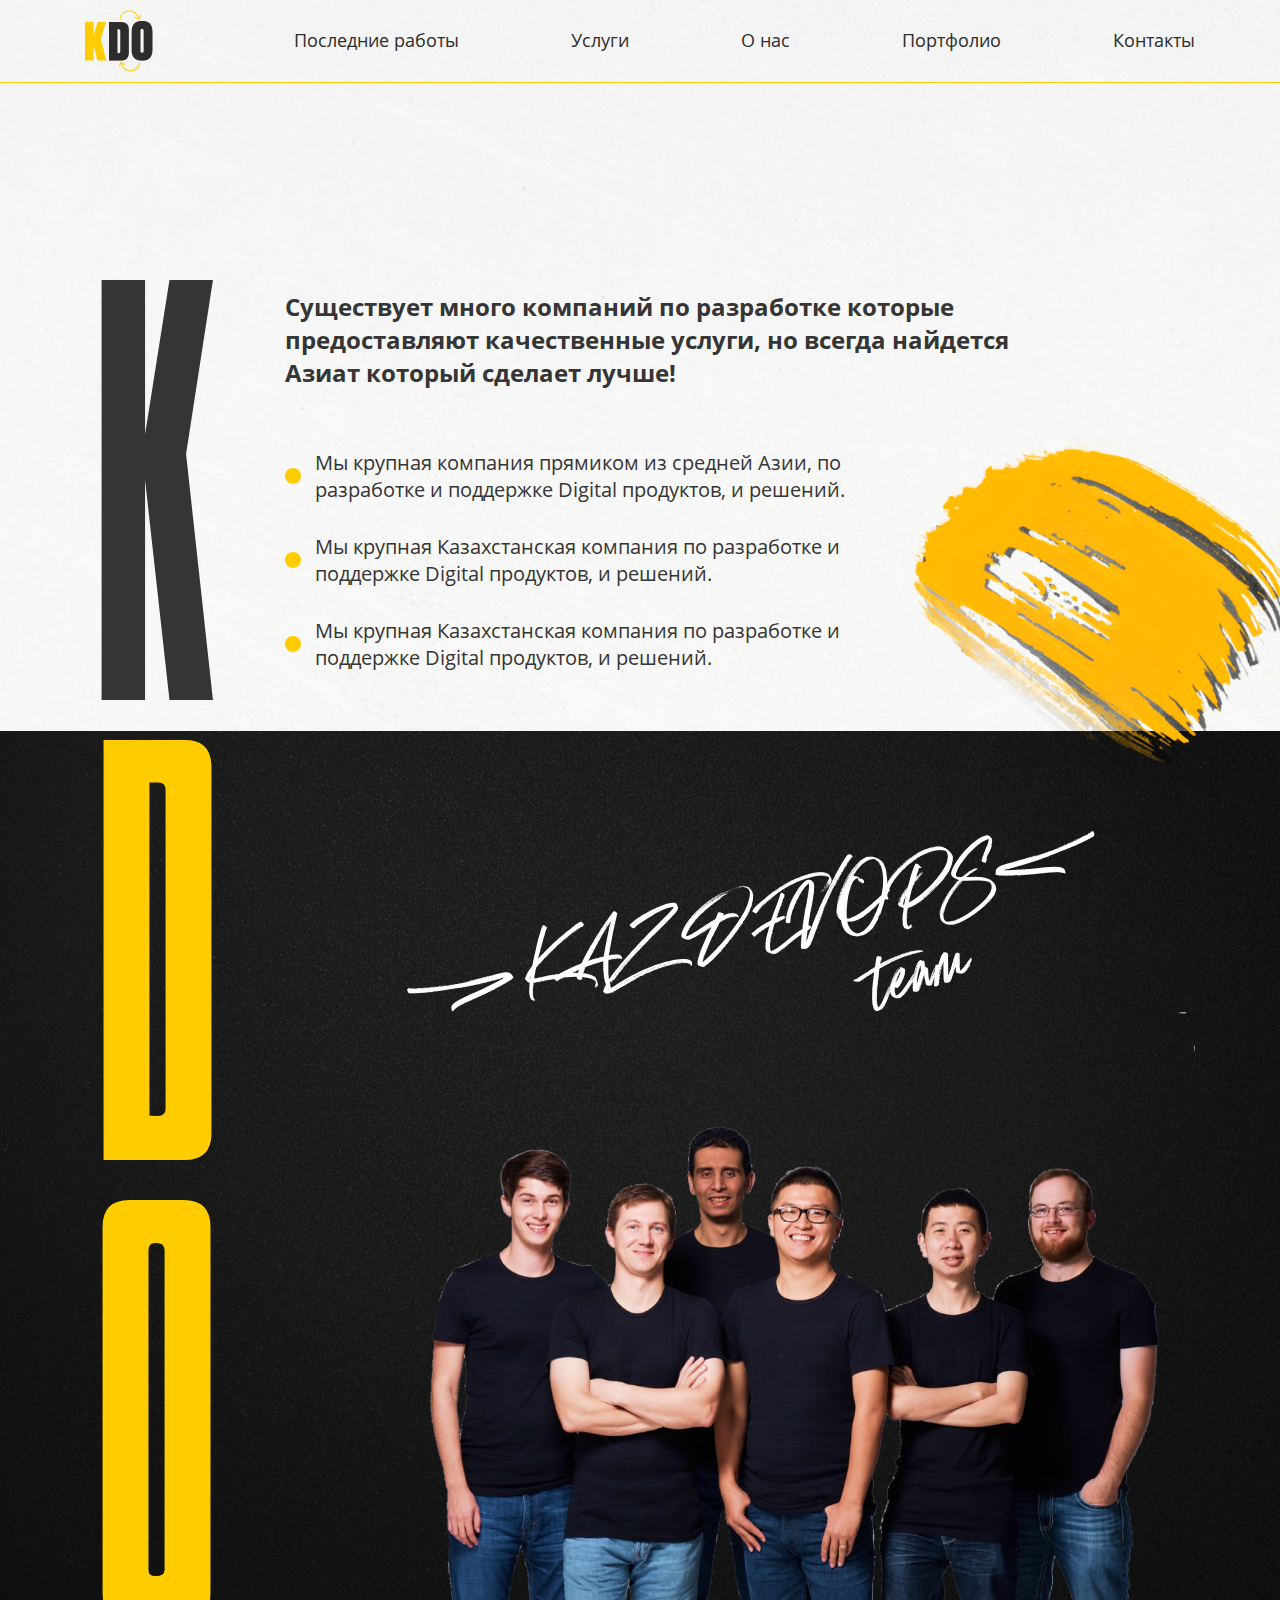
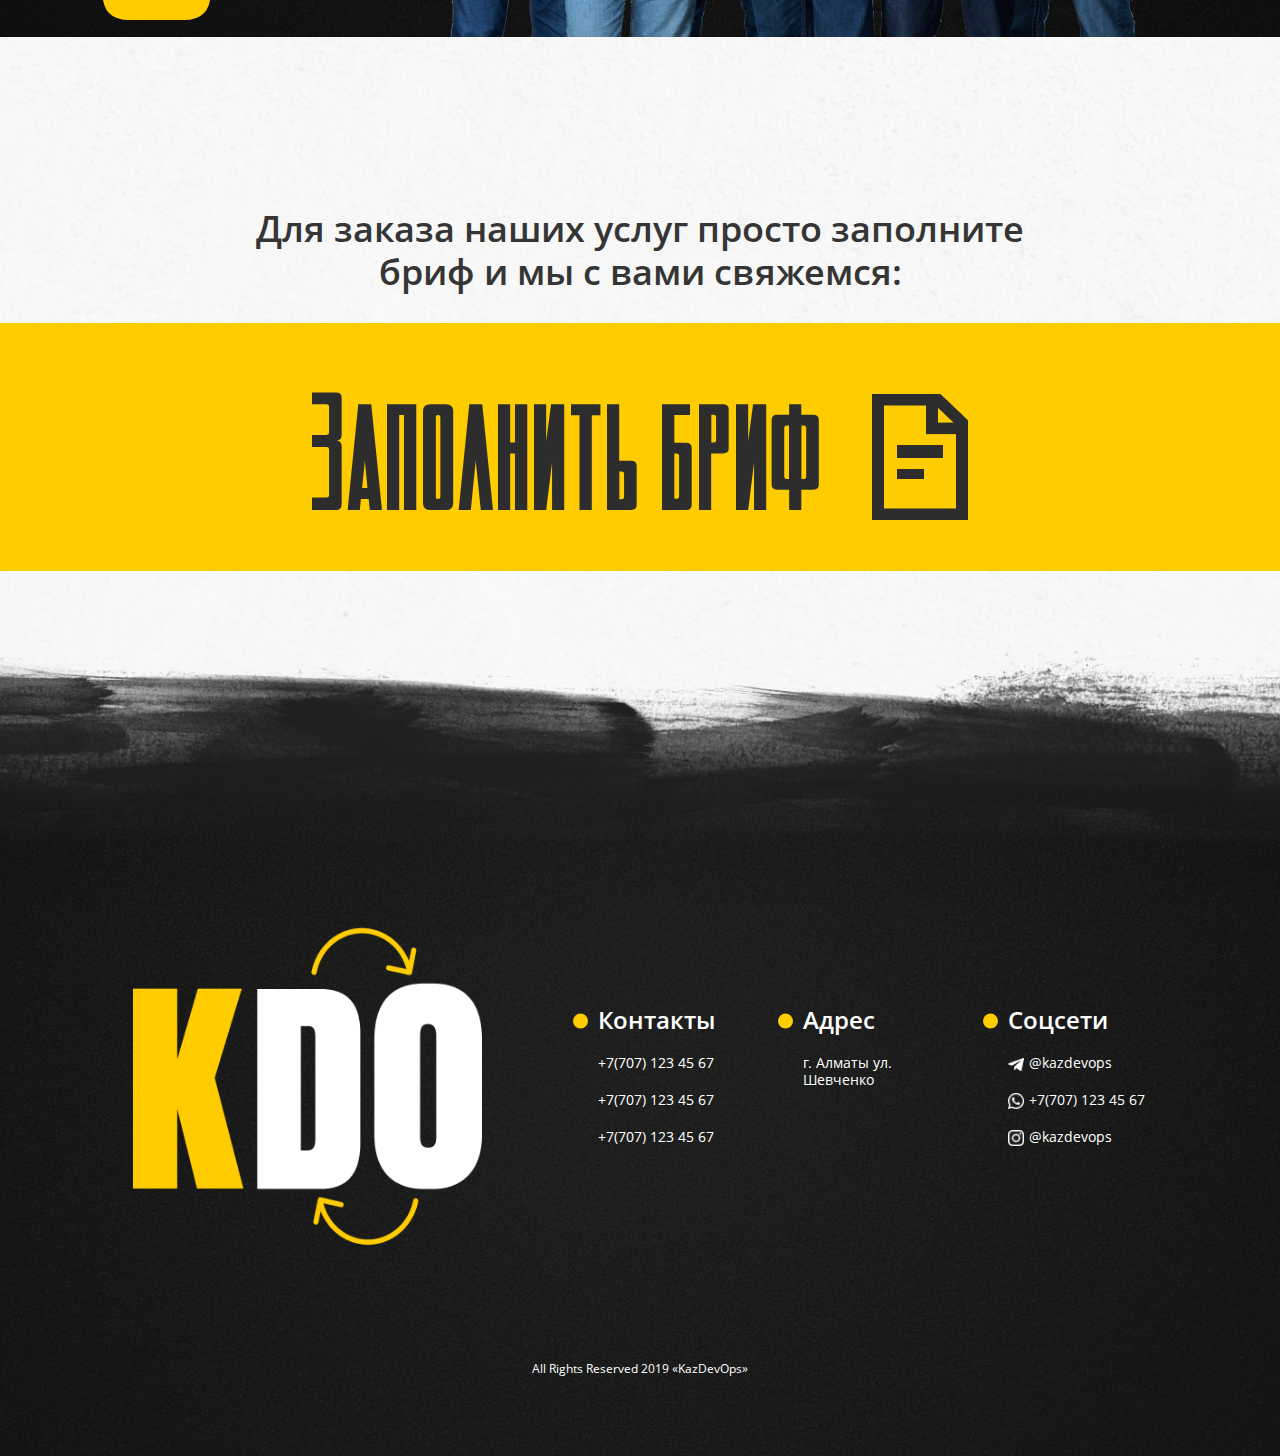
==== app/about.html @ ad43d5e7 "fixed" ====
<!DOCTYPE html>
<html lang="ru">

<head>

  <meta charset="utf-8">

  <title>KDO</title>
  <meta name="description" content="KDO">
  <meta name="keywords" content="KDO">

  <meta name="format-detection" content="telephone=no">
  <meta http-equiv="X-UA-Compatible" content="IE=edge">
  <meta name="viewport" content="width=device-width, initial-scale=1, maximum-scale=1">

  <meta property="og:image" content="path/to/image.jpg">
  <link rel="shortcut icon" href="img/favicon.ico?v=1" type="image/x-icon">
  <link rel="shortcut icon" href="img/favicon.png" type="image/png">
  <link rel="stylesheet" href="./css/libs.min.css">
  <link rel="stylesheet" href="./css/main.min.css">
</head>

<body id="main-page">

  <div class="page-wrapper">

    <header class="header header--color">
      <div class="container">
        <div class="header__content">
          <a href="/" class="logo">
            <img src="./img/logo2.png" alt="">
          </a>

          <nav class="main-menu">
            <div class="container">
              <ul>
                <li class="link">
                  <a href="#work">Последние работы</a>
                </li>
                <li class="link">
                  <a href="/service.html">Услуги</a>
                </li>
                <li class="link">
                  <a href="/about.html">О нас</a>
                </li>
                <li class="link">
                  <a href="/portfolio.html">Портфолио</a>
                </li>
                <li class="link">
                  <a href="/contact.html">Контакты</a>
                </li>
              </ul>
            </div>
          </nav>

          <button class="hamburger hamburger--elastic hamburger--accessible">
            <span class="hamburger-box">
              <span class="hamburger-inner"></span>
            </span>
          </button>
        </div>
      </div>
    </header>

    <section class="s-kdo">
      <div class="container">
        <div class="kdo">
          <span>K</span>
          <span class="accent">D</span>
          <span class="accent">O</span>
        </div>
        <div class="s-kdo__content">
          <div class="s-kdo__title">Существует много компаний по разработке которые предоставляют качественные услуги, но всегда найдется Азиат который сделает лучше!</div>
          <ul>
            <li>Мы крупная компания прямиком из средней Азии, по разработке и поддержке Digital продуктов, и решений.</li>
            <li>Мы крупная Казахстанская компания по разработке и поддержке Digital продуктов, и решений.</li>
            <li>Мы крупная Казахстанская компания по разработке и поддержке Digital продуктов, и решений.</li>
          </ul>
        </div>
      </div>
    </section>

    <section class="s-programmists">
      <div class="container">
        <div class="programmists__kazdevops"><img src="./img/kazdevops.png"></div>
        <div class="programmists__kdo">
          <img src="./img/programmists.png" alt="">
        </div>
      </div>
    </section>

    <section class="s-brif">
      <div class="s-brif__text">Для заказа наших услуг просто заполните бриф и мы с вами свяжемся:</div>
      <div class="s-brif__title">Заполнить бриф <img src="./img/brif.png"></div>
    </section>

    <section class="section s-contact inverse">
      <div class="container">
        <div class="row justify-content-center align-items-center">
          <div class="col-lg-4 col-md-5">
            <a href="/" class="logo">
              <img src="./img/logo-contact.png" alt="">
            </a>
          </div>
          <div class="col-lg-7 col-md-7">              
            <div class="s-contact__content">
              <div class="contact">
                <div class="contact__title">Контакты</div>
                <div class="contact__text"><a href="tel:+77071234567" class="text-phone" id="phone_number">+7(707) 123 45 67</a></div>
                <div class="contact__text"><a href="tel:+77071234567" class="text-phone" id="phone_number">+7(707) 123 45 67</a></div>
                <div class="contact__text"><a href="tel:+77071234567" class="text-phone" id="phone_number">+7(707) 123 45 67</a></div>
              </div>
              <div class="contact">
                <div class="contact__title">Адрес</div>
                <div class="contact__text">г. Алматы ул. Шевченко</div>
              </div>
              <div class="contact">
                <div class="contact__title">Соцсети</div>
                <div class="contact__text"><img src="./img/viber.png" alt=""><a href="">@kazdevops</a></div>
                <div class="contact__text"><img src="./img/whatsapp.png" alt=""><a href="">+7(707) 123 45 67</a></div>
                <div class="contact__text"><img src="./img/instagram.png" alt=""><a href="">@kazdevops</a></div>
              </div>
            </div>
          </div>
        </div>        
        <div class="s-contact__info">All Rights Reserved  2019  «KazDevOps»</div>
      </div>
    </section>
  </div>

  <script src="./js/libs.min.js"></script>
  <script src="./js/main.min.js"></script>
</body>

</html>
---- app/css/libs.min.css ----
html.remodal-is-locked{overflow:hidden;-ms-touch-action:none;touch-action:none}.remodal,[data-remodal-id]{display:none}.remodal-overlay{position:fixed;z-index:9999;top:-5000px;right:-5000px;bottom:-5000px;left:-5000px;display:none}.remodal-wrapper{position:fixed;z-index:10000;top:0;right:0;bottom:0;left:0;display:none;overflow:auto;text-align:center;-webkit-overflow-scrolling:touch}.remodal-wrapper:after{display:inline-block;height:100%;margin-left:-.05em;content:""}.remodal-overlay,.remodal-wrapper{-webkit-backface-visibility:hidden;backface-visibility:hidden}.remodal{position:relative;outline:0;-webkit-text-size-adjust:100%;-ms-text-size-adjust:100%;text-size-adjust:100%}.remodal-is-initialized{display:inline-block}
.remodal-bg.remodal-is-opened,.remodal-bg.remodal-is-opening{-webkit-filter:blur(3px);filter:blur(3px)}.remodal-overlay{background:rgba(43,46,56,.9)}.remodal-overlay.remodal-is-closing,.remodal-overlay.remodal-is-opening{-webkit-animation-duration:.3s;animation-duration:.3s;-webkit-animation-fill-mode:forwards;animation-fill-mode:forwards}.remodal-overlay.remodal-is-opening{-webkit-animation-name:remodal-overlay-opening-keyframes;animation-name:remodal-overlay-opening-keyframes}.remodal-overlay.remodal-is-closing{-webkit-animation-name:remodal-overlay-closing-keyframes;animation-name:remodal-overlay-closing-keyframes}.remodal-wrapper{padding:10px 10px 0}.remodal{box-sizing:border-box;width:100%;margin-bottom:10px;padding:35px;-webkit-transform:translate3d(0,0,0);transform:translate3d(0,0,0);color:#2b2e38;background:#fff}.remodal.remodal-is-closing,.remodal.remodal-is-opening{-webkit-animation-duration:.3s;animation-duration:.3s;-webkit-animation-fill-mode:forwards;animation-fill-mode:forwards}.remodal.remodal-is-opening{-webkit-animation-name:remodal-opening-keyframes;animation-name:remodal-opening-keyframes}.remodal.remodal-is-closing{-webkit-animation-name:remodal-closing-keyframes;animation-name:remodal-closing-keyframes}.remodal,.remodal-wrapper:after{vertical-align:middle}.remodal-close{position:absolute;top:0;left:0;display:block;overflow:visible;width:35px;height:35px;margin:0;padding:0;cursor:pointer;-webkit-transition:color .2s;transition:color .2s;text-decoration:none;color:#95979c;border:0;outline:0;background:0 0}.remodal-close:focus,.remodal-close:hover{color:#2b2e38}.remodal-close:before{font-family:Arial,"Helvetica CY","Nimbus Sans L",sans-serif!important;font-size:25px;line-height:35px;position:absolute;top:0;left:0;display:block;width:35px;content:"\00d7";text-align:center}.remodal-cancel,.remodal-confirm{font:inherit;display:inline-block;overflow:visible;min-width:110px;margin:0;padding:12px 0;cursor:pointer;-webkit-transition:background .2s;transition:background .2s;text-align:center;vertical-align:middle;text-decoration:none;border:0;outline:0}.remodal-confirm{color:#fff;background:#81c784}.remodal-confirm:focus,.remodal-confirm:hover{background:#66bb6a}.remodal-cancel{color:#fff;background:#e57373}.remodal-cancel:focus,.remodal-cancel:hover{background:#ef5350}.remodal-cancel::-moz-focus-inner,.remodal-close::-moz-focus-inner,.remodal-confirm::-moz-focus-inner{padding:0;border:0}@-webkit-keyframes remodal-opening-keyframes{from{-webkit-transform:scale(1.05);transform:scale(1.05);opacity:0}to{-webkit-transform:none;transform:none;opacity:1;-webkit-filter:blur(0);filter:blur(0)}}@keyframes remodal-opening-keyframes{from{-webkit-transform:scale(1.05);transform:scale(1.05);opacity:0}to{-webkit-transform:none;transform:none;opacity:1;-webkit-filter:blur(0);filter:blur(0)}}@-webkit-keyframes remodal-closing-keyframes{from{-webkit-transform:scale(1);transform:scale(1);opacity:1}to{-webkit-transform:scale(.95);transform:scale(.95);opacity:0;-webkit-filter:blur(0);filter:blur(0)}}@keyframes remodal-closing-keyframes{from{-webkit-transform:scale(1);transform:scale(1);opacity:1}to{-webkit-transform:scale(.95);transform:scale(.95);opacity:0;-webkit-filter:blur(0);filter:blur(0)}}@-webkit-keyframes remodal-overlay-opening-keyframes{from{opacity:0}to{opacity:1}}@keyframes remodal-overlay-opening-keyframes{from{opacity:0}to{opacity:1}}@-webkit-keyframes remodal-overlay-closing-keyframes{from{opacity:1}to{opacity:0}}@keyframes remodal-overlay-closing-keyframes{from{opacity:1}to{opacity:0}}@media only screen and (min-width:641px){.remodal{max-width:700px}}.lt-ie9 .remodal-overlay{background:#2b2e38}.lt-ie9 .remodal{width:700px}
.owl-carousel,.owl-carousel .owl-item{-webkit-tap-highlight-color:transparent;position:relative}.owl-carousel{display:none;width:100%;z-index:1}.owl-carousel .owl-stage{position:relative;-ms-touch-action:pan-Y;touch-action:manipulation;-moz-backface-visibility:hidden}.owl-carousel .owl-stage:after{content:".";display:block;clear:both;visibility:hidden;line-height:0;height:0}.owl-carousel .owl-stage-outer{position:relative;overflow:hidden;-webkit-transform:translate3d(0,0,0)}.owl-carousel .owl-item,.owl-carousel .owl-wrapper{-webkit-backface-visibility:hidden;-moz-backface-visibility:hidden;-ms-backface-visibility:hidden;-webkit-transform:translate3d(0,0,0);-moz-transform:translate3d(0,0,0);-ms-transform:translate3d(0,0,0)}.owl-carousel .owl-item{min-height:1px;float:left;-webkit-backface-visibility:hidden;-webkit-touch-callout:none}.owl-carousel .owl-item img{display:block;width:100%}.owl-carousel .owl-dots.disabled,.owl-carousel .owl-nav.disabled{display:none}.no-js .owl-carousel,.owl-carousel.owl-loaded{display:block}.owl-carousel .owl-dot,.owl-carousel .owl-nav .owl-next,.owl-carousel .owl-nav .owl-prev{cursor:pointer;-webkit-user-select:none;-khtml-user-select:none;-moz-user-select:none;-ms-user-select:none;user-select:none}.owl-carousel .owl-nav button.owl-next,.owl-carousel .owl-nav button.owl-prev,.owl-carousel button.owl-dot{background:0 0;color:inherit;border:none;padding:0!important;font:inherit}.owl-carousel.owl-loading{opacity:0;display:block}.owl-carousel.owl-hidden{opacity:0}.owl-carousel.owl-refresh .owl-item{visibility:hidden}.owl-carousel.owl-drag .owl-item{-ms-touch-action:pan-y;touch-action:pan-y;-webkit-user-select:none;-moz-user-select:none;-ms-user-select:none;user-select:none}.owl-carousel.owl-grab{cursor:move;cursor:grab}.owl-carousel.owl-rtl{direction:rtl}.owl-carousel.owl-rtl .owl-item{float:right}.owl-carousel .animated{animation-duration:1s;animation-fill-mode:both}.owl-carousel .owl-animated-in{z-index:0}.owl-carousel .owl-animated-out{z-index:1}.owl-carousel .fadeOut{animation-name:fadeOut}@keyframes fadeOut{0%{opacity:1}100%{opacity:0}}.owl-height{transition:height .5s ease-in-out}.owl-carousel .owl-item .owl-lazy{opacity:0;transition:opacity .4s ease}.owl-carousel .owl-item .owl-lazy:not([src]),.owl-carousel .owl-item .owl-lazy[src^=""]{max-height:0}.owl-carousel .owl-item img.owl-lazy{transform-style:preserve-3d}.owl-carousel .owl-video-wrapper{position:relative;height:100%;background:#000}.owl-carousel .owl-video-play-icon{position:absolute;height:80px;width:80px;left:50%;top:50%;margin-left:-40px;margin-top:-40px;background:url(owl.video.play.png) no-repeat;cursor:pointer;z-index:1;-webkit-backface-visibility:hidden;transition:transform .1s ease}.owl-carousel .owl-video-play-icon:hover{-ms-transform:scale(1.3,1.3);transform:scale(1.3,1.3)}.owl-carousel .owl-video-playing .owl-video-play-icon,.owl-carousel .owl-video-playing .owl-video-tn{display:none}.owl-carousel .owl-video-tn{opacity:0;height:100%;background-position:center center;background-repeat:no-repeat;background-size:contain;transition:opacity .4s ease}.owl-carousel .owl-video-frame{position:relative;z-index:1;height:100%;width:100%}
body.compensate-for-scrollbar{overflow:hidden}.fancybox-active{height:auto}.fancybox-is-hidden{left:-9999px;margin:0;position:absolute!important;top:-9999px;visibility:hidden}.fancybox-container{-webkit-backface-visibility:hidden;height:100%;left:0;outline:0;position:fixed;-webkit-tap-highlight-color:transparent;top:0;-ms-touch-action:manipulation;touch-action:manipulation;transform:translateZ(0);width:100%;z-index:99992}.fancybox-container *{box-sizing:border-box}.fancybox-bg,.fancybox-inner,.fancybox-outer,.fancybox-stage{bottom:0;left:0;position:absolute;right:0;top:0}.fancybox-outer{-webkit-overflow-scrolling:touch;overflow-y:auto}.fancybox-bg{background:#1e1e1e;opacity:0;transition-duration:inherit;transition-property:opacity;transition-timing-function:cubic-bezier(.47,0,.74,.71)}.fancybox-is-open .fancybox-bg{opacity:.9;transition-timing-function:cubic-bezier(.22,.61,.36,1)}.fancybox-caption,.fancybox-infobar,.fancybox-navigation .fancybox-button,.fancybox-toolbar{direction:ltr;opacity:0;position:absolute;transition:opacity .25s ease,visibility 0s ease .25s;visibility:hidden;z-index:99997}.fancybox-show-caption .fancybox-caption,.fancybox-show-infobar .fancybox-infobar,.fancybox-show-nav .fancybox-navigation .fancybox-button,.fancybox-show-toolbar .fancybox-toolbar{opacity:1;transition:opacity .25s ease 0s,visibility 0s ease 0s;visibility:visible}.fancybox-infobar{color:#ccc;font-size:13px;-webkit-font-smoothing:subpixel-antialiased;height:44px;left:0;line-height:44px;min-width:44px;mix-blend-mode:difference;padding:0 10px;pointer-events:none;top:0;-webkit-touch-callout:none;-webkit-user-select:none;-moz-user-select:none;-ms-user-select:none;user-select:none}.fancybox-toolbar{right:0;top:0}.fancybox-stage{direction:ltr;overflow:visible;transform:translateZ(0);z-index:99994}.fancybox-is-open .fancybox-stage{overflow:hidden}.fancybox-slide{-webkit-backface-visibility:hidden;display:none;height:100%;left:0;outline:0;overflow:auto;-webkit-overflow-scrolling:touch;padding:44px;position:absolute;text-align:center;top:0;transition-property:transform,opacity;white-space:normal;width:100%;z-index:99994}.fancybox-slide:before{content:"";display:inline-block;font-size:0;height:100%;vertical-align:middle;width:0}.fancybox-is-sliding .fancybox-slide,.fancybox-slide--current,.fancybox-slide--next,.fancybox-slide--previous{display:block}.fancybox-slide--image{overflow:hidden;padding:44px 0}.fancybox-slide--image:before{display:none}.fancybox-slide--html{padding:6px}.fancybox-content{background:#fff;display:inline-block;margin:0;max-width:100%;overflow:auto;-webkit-overflow-scrolling:touch;padding:44px;position:relative;text-align:left;vertical-align:middle}.fancybox-slide--image .fancybox-content{animation-timing-function:cubic-bezier(.5,0,.14,1);-webkit-backface-visibility:hidden;background:0 0;background-repeat:no-repeat;background-size:100% 100%;left:0;max-width:none;overflow:visible;padding:0;position:absolute;top:0;transform-origin:top left;transition-property:transform,opacity;-webkit-user-select:none;-moz-user-select:none;-ms-user-select:none;user-select:none;z-index:99995}.fancybox-can-zoomOut .fancybox-content{cursor:zoom-out}.fancybox-can-zoomIn .fancybox-content{cursor:zoom-in}.fancybox-can-pan .fancybox-content,.fancybox-can-swipe .fancybox-content{cursor:grab}.fancybox-is-grabbing .fancybox-content{cursor:grabbing}.fancybox-container [data-selectable=true]{cursor:text}.fancybox-image,.fancybox-spaceball{background:0 0;border:0;height:100%;left:0;margin:0;max-height:none;max-width:none;padding:0;position:absolute;top:0;-webkit-user-select:none;-moz-user-select:none;-ms-user-select:none;user-select:none;width:100%}.fancybox-spaceball{z-index:1}.fancybox-slide--iframe .fancybox-content,.fancybox-slide--map .fancybox-content,.fancybox-slide--pdf .fancybox-content,.fancybox-slide--video .fancybox-content{height:100%;overflow:visible;padding:0;width:100%}.fancybox-slide--video .fancybox-content{background:#000}.fancybox-slide--map .fancybox-content{background:#e5e3df}.fancybox-slide--iframe .fancybox-content{background:#fff}.fancybox-iframe,.fancybox-video{background:0 0;border:0;display:block;height:100%;margin:0;overflow:hidden;padding:0;width:100%}.fancybox-iframe{left:0;position:absolute;top:0}.fancybox-error{background:#fff;cursor:default;max-width:400px;padding:40px;width:100%}.fancybox-error p{color:#444;font-size:16px;line-height:20px;margin:0;padding:0}.fancybox-button{background:rgba(30,30,30,.6);border:0;border-radius:0;box-shadow:none;cursor:pointer;display:inline-block;height:44px;margin:0;padding:10px;position:relative;transition:color .2s;vertical-align:top;visibility:inherit;width:44px}.fancybox-button,.fancybox-button:link,.fancybox-button:visited{color:#ccc}.fancybox-button:hover{color:#fff}.fancybox-button:focus{outline:0}.fancybox-button.fancybox-focus{outline:1px dotted}.fancybox-button[disabled],.fancybox-button[disabled]:hover{color:#888;cursor:default;outline:0}.fancybox-button div{height:100%}.fancybox-button svg{display:block;height:100%;overflow:visible;position:relative;width:100%}.fancybox-button svg path{fill:currentColor;stroke-width:0}.fancybox-button--fsenter svg:nth-child(2),.fancybox-button--fsexit svg:first-child,.fancybox-button--pause svg:first-child,.fancybox-button--play svg:nth-child(2){display:none}.fancybox-progress{background:#ff5268;height:2px;left:0;position:absolute;right:0;top:0;transform:scaleX(0);transform-origin:0;transition-property:transform;transition-timing-function:linear;z-index:99998}.fancybox-close-small{background:0 0;border:0;border-radius:0;color:#ccc;cursor:pointer;opacity:.8;padding:8px;position:absolute;right:-12px;top:-44px;z-index:401}.fancybox-close-small:hover{color:#fff;opacity:1}.fancybox-slide--html .fancybox-close-small{color:currentColor;padding:10px;right:0;top:0}.fancybox-slide--image.fancybox-is-scaling .fancybox-content{overflow:hidden}.fancybox-is-scaling .fancybox-close-small,.fancybox-is-zoomable.fancybox-can-pan .fancybox-close-small{display:none}.fancybox-navigation .fancybox-button{background-clip:content-box;height:100px;opacity:0;position:absolute;top:calc(50% - 50px);width:70px}.fancybox-navigation .fancybox-button div{padding:7px}.fancybox-navigation .fancybox-button--arrow_left{left:0;left:env(safe-area-inset-left);padding:31px 26px 31px 6px}.fancybox-navigation .fancybox-button--arrow_right{padding:31px 6px 31px 26px;right:0;right:env(safe-area-inset-right)}.fancybox-caption{background:linear-gradient(0deg,rgba(0,0,0,.85) 0,rgba(0,0,0,.3) 50%,rgba(0,0,0,.15) 65%,rgba(0,0,0,.075) 75.5%,rgba(0,0,0,.037) 82.85%,rgba(0,0,0,.019) 88%,transparent);bottom:0;color:#eee;font-size:14px;font-weight:400;left:0;line-height:1.5;padding:75px 44px 25px;pointer-events:none;right:0;text-align:center;z-index:99996}@supports (padding:max(0px)){.fancybox-caption{padding:75px max(44px,env(safe-area-inset-right)) max(25px,env(safe-area-inset-bottom)) max(44px,env(safe-area-inset-left))}}.fancybox-caption--separate{margin-top:-50px}.fancybox-caption__body{max-height:50vh;overflow:auto;pointer-events:all}.fancybox-caption a,.fancybox-caption a:link,.fancybox-caption a:visited{color:#ccc;text-decoration:none}.fancybox-caption a:hover{color:#fff;text-decoration:underline}.fancybox-loading{animation:a 1s linear infinite;background:0 0;border:4px solid #888;border-bottom-color:#fff;border-radius:50%;height:50px;left:50%;margin:-25px 0 0 -25px;opacity:.7;padding:0;position:absolute;top:50%;width:50px;z-index:99999}@keyframes a{to{transform:rotate(1turn)}}.fancybox-animated{transition-timing-function:cubic-bezier(0,0,.25,1)}.fancybox-fx-slide.fancybox-slide--previous{opacity:0;transform:translate3d(-100%,0,0)}.fancybox-fx-slide.fancybox-slide--next{opacity:0;transform:translate3d(100%,0,0)}.fancybox-fx-slide.fancybox-slide--current{opacity:1;transform:translateZ(0)}.fancybox-fx-fade.fancybox-slide--next,.fancybox-fx-fade.fancybox-slide--previous{opacity:0;transition-timing-function:cubic-bezier(.19,1,.22,1)}.fancybox-fx-fade.fancybox-slide--current{opacity:1}.fancybox-fx-zoom-in-out.fancybox-slide--previous{opacity:0;transform:scale3d(1.5,1.5,1.5)}.fancybox-fx-zoom-in-out.fancybox-slide--next{opacity:0;transform:scale3d(.5,.5,.5)}.fancybox-fx-zoom-in-out.fancybox-slide--current{opacity:1;transform:scaleX(1)}.fancybox-fx-rotate.fancybox-slide--previous{opacity:0;transform:rotate(-1turn)}.fancybox-fx-rotate.fancybox-slide--next{opacity:0;transform:rotate(1turn)}.fancybox-fx-rotate.fancybox-slide--current{opacity:1;transform:rotate(0)}.fancybox-fx-circular.fancybox-slide--previous{opacity:0;transform:scale3d(0,0,0) translate3d(-100%,0,0)}.fancybox-fx-circular.fancybox-slide--next{opacity:0;transform:scale3d(0,0,0) translate3d(100%,0,0)}.fancybox-fx-circular.fancybox-slide--current{opacity:1;transform:scaleX(1) translateZ(0)}.fancybox-fx-tube.fancybox-slide--previous{transform:translate3d(-100%,0,0) scale(.1) skew(-10deg)}.fancybox-fx-tube.fancybox-slide--next{transform:translate3d(100%,0,0) scale(.1) skew(10deg)}.fancybox-fx-tube.fancybox-slide--current{transform:translateZ(0) scale(1)}@media (max-height:576px){.fancybox-slide{padding-left:6px;padding-right:6px}.fancybox-slide--image{padding:6px 0}.fancybox-close-small{right:-6px}.fancybox-slide--image .fancybox-close-small{background:#4e4e4e;color:#f2f4f6;height:36px;opacity:1;padding:6px;right:0;top:0;width:36px}.fancybox-caption{padding-left:12px;padding-right:12px}@supports (padding:max(0px)){.fancybox-caption{padding-left:max(12px,env(safe-area-inset-left));padding-right:max(12px,env(safe-area-inset-right))}}}.fancybox-share{background:#f4f4f4;border-radius:3px;max-width:90%;padding:30px;text-align:center}.fancybox-share h1{color:#222;font-size:35px;font-weight:700;margin:0 0 20px}.fancybox-share p{margin:0;padding:0}.fancybox-share__button{border:0;border-radius:3px;display:inline-block;font-size:14px;font-weight:700;line-height:40px;margin:0 5px 10px;min-width:130px;padding:0 15px;text-decoration:none;transition:all .2s;-webkit-user-select:none;-moz-user-select:none;-ms-user-select:none;user-select:none;white-space:nowrap}.fancybox-share__button:link,.fancybox-share__button:visited{color:#fff}.fancybox-share__button:hover{text-decoration:none}.fancybox-share__button--fb{background:#3b5998}.fancybox-share__button--fb:hover{background:#344e86}.fancybox-share__button--pt{background:#bd081d}.fancybox-share__button--pt:hover{background:#aa0719}.fancybox-share__button--tw{background:#1da1f2}.fancybox-share__button--tw:hover{background:#0d95e8}.fancybox-share__button svg{height:25px;margin-right:7px;position:relative;top:-1px;vertical-align:middle;width:25px}.fancybox-share__button svg path{fill:#fff}.fancybox-share__input{background:0 0;border:0;border-bottom:1px solid #d7d7d7;border-radius:0;color:#5d5b5b;font-size:14px;margin:10px 0 0;outline:0;padding:10px 15px;width:100%}.fancybox-thumbs{background:#ddd;bottom:0;display:none;margin:0;-webkit-overflow-scrolling:touch;-ms-overflow-style:-ms-autohiding-scrollbar;padding:2px 2px 4px;position:absolute;right:0;-webkit-tap-highlight-color:transparent;top:0;width:212px;z-index:99995}.fancybox-thumbs-x{overflow-x:auto;overflow-y:hidden}.fancybox-show-thumbs .fancybox-thumbs{display:block}.fancybox-show-thumbs .fancybox-inner{right:212px}.fancybox-thumbs__list{font-size:0;height:100%;list-style:none;margin:0;overflow-x:hidden;overflow-y:auto;padding:0;position:absolute;position:relative;white-space:nowrap;width:100%}.fancybox-thumbs-x .fancybox-thumbs__list{overflow:hidden}.fancybox-thumbs-y .fancybox-thumbs__list::-webkit-scrollbar{width:7px}.fancybox-thumbs-y .fancybox-thumbs__list::-webkit-scrollbar-track{background:#fff;border-radius:10px;box-shadow:inset 0 0 6px rgba(0,0,0,.3)}.fancybox-thumbs-y .fancybox-thumbs__list::-webkit-scrollbar-thumb{background:#2a2a2a;border-radius:10px}.fancybox-thumbs__list a{-webkit-backface-visibility:hidden;backface-visibility:hidden;background-color:rgba(0,0,0,.1);background-position:50%;background-repeat:no-repeat;background-size:cover;cursor:pointer;float:left;height:75px;margin:2px;max-height:calc(100% - 8px);max-width:calc(50% - 4px);outline:0;overflow:hidden;padding:0;position:relative;-webkit-tap-highlight-color:transparent;width:100px}.fancybox-thumbs__list a:before{border:6px solid #ff5268;bottom:0;content:"";left:0;opacity:0;position:absolute;right:0;top:0;transition:all .2s cubic-bezier(.25,.46,.45,.94);z-index:99991}.fancybox-thumbs__list a:focus:before{opacity:.5}.fancybox-thumbs__list a.fancybox-thumbs-active:before{opacity:1}@media (max-width:576px){.fancybox-thumbs{width:110px}.fancybox-show-thumbs .fancybox-inner{right:110px}.fancybox-thumbs__list a{max-width:calc(100% - 10px)}}
.hamburger{font:inherit;display:inline-block;overflow:visible;margin:0;padding:15px;cursor:pointer;transition-timing-function:linear;transition-duration:.15s;transition-property:opacity,filter;text-transform:none;color:inherit;border:0;background-color:transparent}.hamburger.is-active:hover,.hamburger:hover{opacity:.7}.hamburger.is-active .hamburger-inner,.hamburger.is-active .hamburger-inner:after,.hamburger.is-active .hamburger-inner:before{background-color:#000}.hamburger-box{position:relative;display:inline-block;width:40px;height:24px}.hamburger-inner{top:50%;display:block;margin-top:-2px}.hamburger-inner,.hamburger-inner:after,.hamburger-inner:before{position:absolute;width:40px;height:4px;transition-timing-function:ease;transition-duration:.15s;transition-property:transform;border-radius:4px;background-color:#000}.hamburger-inner:after,.hamburger-inner:before{display:block;content:""}.hamburger-inner:before{top:-10px}.hamburger-inner:after{bottom:-10px}.hamburger--3dx .hamburger-box{perspective:80px}.hamburger--3dx .hamburger-inner{transition:transform .15s cubic-bezier(.645,.045,.355,1),background-color 0s cubic-bezier(.645,.045,.355,1) .1s}.hamburger--3dx .hamburger-inner:after,.hamburger--3dx .hamburger-inner:before{transition:transform 0s cubic-bezier(.645,.045,.355,1) .1s}.hamburger--3dx.is-active .hamburger-inner{transform:rotateY(180deg);background-color:transparent!important}.hamburger--3dx.is-active .hamburger-inner:before{transform:translate3d(0,10px,0) rotate(45deg)}.hamburger--3dx.is-active .hamburger-inner:after{transform:translate3d(0,-10px,0) rotate(-45deg)}.hamburger--3dx-r .hamburger-box{perspective:80px}.hamburger--3dx-r .hamburger-inner{transition:transform .15s cubic-bezier(.645,.045,.355,1),background-color 0s cubic-bezier(.645,.045,.355,1) .1s}.hamburger--3dx-r .hamburger-inner:after,.hamburger--3dx-r .hamburger-inner:before{transition:transform 0s cubic-bezier(.645,.045,.355,1) .1s}.hamburger--3dx-r.is-active .hamburger-inner{transform:rotateY(-180deg);background-color:transparent!important}.hamburger--3dx-r.is-active .hamburger-inner:before{transform:translate3d(0,10px,0) rotate(45deg)}.hamburger--3dx-r.is-active .hamburger-inner:after{transform:translate3d(0,-10px,0) rotate(-45deg)}.hamburger--3dy .hamburger-box{perspective:80px}.hamburger--3dy .hamburger-inner{transition:transform .15s cubic-bezier(.645,.045,.355,1),background-color 0s cubic-bezier(.645,.045,.355,1) .1s}.hamburger--3dy .hamburger-inner:after,.hamburger--3dy .hamburger-inner:before{transition:transform 0s cubic-bezier(.645,.045,.355,1) .1s}.hamburger--3dy.is-active .hamburger-inner{transform:rotateX(-180deg);background-color:transparent!important}.hamburger--3dy.is-active .hamburger-inner:before{transform:translate3d(0,10px,0) rotate(45deg)}.hamburger--3dy.is-active .hamburger-inner:after{transform:translate3d(0,-10px,0) rotate(-45deg)}.hamburger--3dy-r .hamburger-box{perspective:80px}.hamburger--3dy-r .hamburger-inner{transition:transform .15s cubic-bezier(.645,.045,.355,1),background-color 0s cubic-bezier(.645,.045,.355,1) .1s}.hamburger--3dy-r .hamburger-inner:after,.hamburger--3dy-r .hamburger-inner:before{transition:transform 0s cubic-bezier(.645,.045,.355,1) .1s}.hamburger--3dy-r.is-active .hamburger-inner{transform:rotateX(180deg);background-color:transparent!important}.hamburger--3dy-r.is-active .hamburger-inner:before{transform:translate3d(0,10px,0) rotate(45deg)}.hamburger--3dy-r.is-active .hamburger-inner:after{transform:translate3d(0,-10px,0) rotate(-45deg)}.hamburger--3dxy .hamburger-box{perspective:80px}.hamburger--3dxy .hamburger-inner{transition:transform .15s cubic-bezier(.645,.045,.355,1),background-color 0s cubic-bezier(.645,.045,.355,1) .1s}.hamburger--3dxy .hamburger-inner:after,.hamburger--3dxy .hamburger-inner:before{transition:transform 0s cubic-bezier(.645,.045,.355,1) .1s}.hamburger--3dxy.is-active .hamburger-inner{transform:rotateX(180deg) rotateY(180deg);background-color:transparent!important}.hamburger--3dxy.is-active .hamburger-inner:before{transform:translate3d(0,10px,0) rotate(45deg)}.hamburger--3dxy.is-active .hamburger-inner:after{transform:translate3d(0,-10px,0) rotate(-45deg)}.hamburger--3dxy-r .hamburger-box{perspective:80px}.hamburger--3dxy-r .hamburger-inner{transition:transform .15s cubic-bezier(.645,.045,.355,1),background-color 0s cubic-bezier(.645,.045,.355,1) .1s}.hamburger--3dxy-r .hamburger-inner:after,.hamburger--3dxy-r .hamburger-inner:before{transition:transform 0s cubic-bezier(.645,.045,.355,1) .1s}.hamburger--3dxy-r.is-active .hamburger-inner{transform:rotateX(180deg) rotateY(180deg) rotate(-180deg);background-color:transparent!important}.hamburger--3dxy-r.is-active .hamburger-inner:before{transform:translate3d(0,10px,0) rotate(45deg)}.hamburger--3dxy-r.is-active .hamburger-inner:after{transform:translate3d(0,-10px,0) rotate(-45deg)}.hamburger--arrow.is-active .hamburger-inner:before{transform:translate3d(-8px,0,0) rotate(-45deg) scaleX(.7)}.hamburger--arrow.is-active .hamburger-inner:after{transform:translate3d(-8px,0,0) rotate(45deg) scaleX(.7)}.hamburger--arrow-r.is-active .hamburger-inner:before{transform:translate3d(8px,0,0) rotate(45deg) scaleX(.7)}.hamburger--arrow-r.is-active .hamburger-inner:after{transform:translate3d(8px,0,0) rotate(-45deg) scaleX(.7)}.hamburger--arrowalt .hamburger-inner:before{transition:top .1s ease .1s,transform .1s cubic-bezier(.165,.84,.44,1)}.hamburger--arrowalt .hamburger-inner:after{transition:bottom .1s ease .1s,transform .1s cubic-bezier(.165,.84,.44,1)}.hamburger--arrowalt.is-active .hamburger-inner:before{top:0;transition:top .1s ease,transform .1s cubic-bezier(.895,.03,.685,.22) .1s;transform:translate3d(-8px,-10px,0) rotate(-45deg) scaleX(.7)}.hamburger--arrowalt.is-active .hamburger-inner:after{bottom:0;transition:bottom .1s ease,transform .1s cubic-bezier(.895,.03,.685,.22) .1s;transform:translate3d(-8px,10px,0) rotate(45deg) scaleX(.7)}.hamburger--arrowalt-r .hamburger-inner:before{transition:top .1s ease .1s,transform .1s cubic-bezier(.165,.84,.44,1)}.hamburger--arrowalt-r .hamburger-inner:after{transition:bottom .1s ease .1s,transform .1s cubic-bezier(.165,.84,.44,1)}.hamburger--arrowalt-r.is-active .hamburger-inner:before{top:0;transition:top .1s ease,transform .1s cubic-bezier(.895,.03,.685,.22) .1s;transform:translate3d(8px,-10px,0) rotate(45deg) scaleX(.7)}.hamburger--arrowalt-r.is-active .hamburger-inner:after{bottom:0;transition:bottom .1s ease,transform .1s cubic-bezier(.895,.03,.685,.22) .1s;transform:translate3d(8px,10px,0) rotate(-45deg) scaleX(.7)}.hamburger--arrowturn.is-active .hamburger-inner{transform:rotate(-180deg)}.hamburger--arrowturn.is-active .hamburger-inner:before{transform:translate3d(8px,0,0) rotate(45deg) scaleX(.7)}.hamburger--arrowturn.is-active .hamburger-inner:after{transform:translate3d(8px,0,0) rotate(-45deg) scaleX(.7)}.hamburger--arrowturn-r.is-active .hamburger-inner{transform:rotate(-180deg)}.hamburger--arrowturn-r.is-active .hamburger-inner:before{transform:translate3d(-8px,0,0) rotate(-45deg) scaleX(.7)}.hamburger--arrowturn-r.is-active .hamburger-inner:after{transform:translate3d(-8px,0,0) rotate(45deg) scaleX(.7)}.hamburger--boring .hamburger-inner,.hamburger--boring .hamburger-inner:after,.hamburger--boring .hamburger-inner:before{transition-property:none}.hamburger--boring.is-active .hamburger-inner{transform:rotate(45deg)}.hamburger--boring.is-active .hamburger-inner:before{top:0;opacity:0}.hamburger--boring.is-active .hamburger-inner:after{bottom:0;transform:rotate(-90deg)}.hamburger--collapse .hamburger-inner{top:auto;bottom:0;transition-delay:.13s;transition-timing-function:cubic-bezier(.55,.055,.675,.19);transition-duration:.13s}.hamburger--collapse .hamburger-inner:after{top:-20px;transition:top .2s cubic-bezier(.33333,.66667,.66667,1) .2s,opacity .1s linear}.hamburger--collapse .hamburger-inner:before{transition:top .12s cubic-bezier(.33333,.66667,.66667,1) .2s,transform .13s cubic-bezier(.55,.055,.675,.19)}.hamburger--collapse.is-active .hamburger-inner{transition-delay:.22s;transition-timing-function:cubic-bezier(.215,.61,.355,1);transform:translate3d(0,-10px,0) rotate(-45deg)}.hamburger--collapse.is-active .hamburger-inner:after{top:0;transition:top .2s cubic-bezier(.33333,0,.66667,.33333),opacity .1s linear .22s;opacity:0}.hamburger--collapse.is-active .hamburger-inner:before{top:0;transition:top .1s cubic-bezier(.33333,0,.66667,.33333) .16s,transform .13s cubic-bezier(.215,.61,.355,1) .25s;transform:rotate(-90deg)}.hamburger--collapse-r .hamburger-inner{top:auto;bottom:0;transition-delay:.13s;transition-timing-function:cubic-bezier(.55,.055,.675,.19);transition-duration:.13s}.hamburger--collapse-r .hamburger-inner:after{top:-20px;transition:top .2s cubic-bezier(.33333,.66667,.66667,1) .2s,opacity .1s linear}.hamburger--collapse-r .hamburger-inner:before{transition:top .12s cubic-bezier(.33333,.66667,.66667,1) .2s,transform .13s cubic-bezier(.55,.055,.675,.19)}.hamburger--collapse-r.is-active .hamburger-inner{transition-delay:.22s;transition-timing-function:cubic-bezier(.215,.61,.355,1);transform:translate3d(0,-10px,0) rotate(45deg)}.hamburger--collapse-r.is-active .hamburger-inner:after{top:0;transition:top .2s cubic-bezier(.33333,0,.66667,.33333),opacity .1s linear .22s;opacity:0}.hamburger--collapse-r.is-active .hamburger-inner:before{top:0;transition:top .1s cubic-bezier(.33333,0,.66667,.33333) .16s,transform .13s cubic-bezier(.215,.61,.355,1) .25s;transform:rotate(90deg)}.hamburger--elastic .hamburger-inner{top:2px;transition-timing-function:cubic-bezier(.68,-.55,.265,1.55);transition-duration:.275s}.hamburger--elastic .hamburger-inner:before{top:10px;transition:opacity .125s ease .275s}.hamburger--elastic .hamburger-inner:after{top:20px;transition:transform .275s cubic-bezier(.68,-.55,.265,1.55)}.hamburger--elastic.is-active .hamburger-inner{transition-delay:75ms;transform:translate3d(0,10px,0) rotate(135deg)}.hamburger--elastic.is-active .hamburger-inner:before{transition-delay:0s;opacity:0}.hamburger--elastic.is-active .hamburger-inner:after{transition-delay:75ms;transform:translate3d(0,-20px,0) rotate(-270deg)}.hamburger--elastic-r .hamburger-inner{top:2px;transition-timing-function:cubic-bezier(.68,-.55,.265,1.55);transition-duration:.275s}.hamburger--elastic-r .hamburger-inner:before{top:10px;transition:opacity .125s ease .275s}.hamburger--elastic-r .hamburger-inner:after{top:20px;transition:transform .275s cubic-bezier(.68,-.55,.265,1.55)}.hamburger--elastic-r.is-active .hamburger-inner{transition-delay:75ms;transform:translate3d(0,10px,0) rotate(-135deg)}.hamburger--elastic-r.is-active .hamburger-inner:before{transition-delay:0s;opacity:0}.hamburger--elastic-r.is-active .hamburger-inner:after{transition-delay:75ms;transform:translate3d(0,-20px,0) rotate(270deg)}.hamburger--emphatic{overflow:hidden}.hamburger--emphatic .hamburger-inner{transition:background-color .125s ease-in .175s}.hamburger--emphatic .hamburger-inner:before{left:0;transition:transform .125s cubic-bezier(.6,.04,.98,.335),top .05s linear .125s,left .125s ease-in .175s}.hamburger--emphatic .hamburger-inner:after{top:10px;right:0;transition:transform .125s cubic-bezier(.6,.04,.98,.335),top .05s linear .125s,right .125s ease-in .175s}.hamburger--emphatic.is-active .hamburger-inner{transition-delay:0s;transition-timing-function:ease-out;background-color:transparent!important}.hamburger--emphatic.is-active .hamburger-inner:before{top:-80px;left:-80px;transition:left .125s ease-out,top .05s linear .125s,transform .125s cubic-bezier(.075,.82,.165,1) .175s;transform:translate3d(80px,80px,0) rotate(45deg)}.hamburger--emphatic.is-active .hamburger-inner:after{top:-80px;right:-80px;transition:right .125s ease-out,top .05s linear .125s,transform .125s cubic-bezier(.075,.82,.165,1) .175s;transform:translate3d(-80px,80px,0) rotate(-45deg)}.hamburger--emphatic-r{overflow:hidden}.hamburger--emphatic-r .hamburger-inner{transition:background-color .125s ease-in .175s}.hamburger--emphatic-r .hamburger-inner:before{left:0;transition:transform .125s cubic-bezier(.6,.04,.98,.335),top .05s linear .125s,left .125s ease-in .175s}.hamburger--emphatic-r .hamburger-inner:after{top:10px;right:0;transition:transform .125s cubic-bezier(.6,.04,.98,.335),top .05s linear .125s,right .125s ease-in .175s}.hamburger--emphatic-r.is-active .hamburger-inner{transition-delay:0s;transition-timing-function:ease-out;background-color:transparent!important}.hamburger--emphatic-r.is-active .hamburger-inner:before{top:80px;left:-80px;transition:left .125s ease-out,top .05s linear .125s,transform .125s cubic-bezier(.075,.82,.165,1) .175s;transform:translate3d(80px,-80px,0) rotate(-45deg)}.hamburger--emphatic-r.is-active .hamburger-inner:after{top:80px;right:-80px;transition:right .125s ease-out,top .05s linear .125s,transform .125s cubic-bezier(.075,.82,.165,1) .175s;transform:translate3d(-80px,-80px,0) rotate(45deg)}.hamburger--minus .hamburger-inner:after,.hamburger--minus .hamburger-inner:before{transition:bottom .08s ease-out 0s,top .08s ease-out 0s,opacity 0s linear}.hamburger--minus.is-active .hamburger-inner:after,.hamburger--minus.is-active .hamburger-inner:before{transition:bottom .08s ease-out,top .08s ease-out,opacity 0s linear .08s;opacity:0}.hamburger--minus.is-active .hamburger-inner:before{top:0}.hamburger--minus.is-active .hamburger-inner:after{bottom:0}.hamburger--slider .hamburger-inner{top:2px}.hamburger--slider .hamburger-inner:before{top:10px;transition-timing-function:ease;transition-duration:.15s;transition-property:transform,opacity}.hamburger--slider .hamburger-inner:after{top:20px}.hamburger--slider.is-active .hamburger-inner{transform:translate3d(0,10px,0) rotate(45deg)}.hamburger--slider.is-active .hamburger-inner:before{transform:rotate(-45deg) translate3d(-5.71429px,-6px,0);opacity:0}.hamburger--slider.is-active .hamburger-inner:after{transform:translate3d(0,-20px,0) rotate(-90deg)}.hamburger--slider-r .hamburger-inner{top:2px}.hamburger--slider-r .hamburger-inner:before{top:10px;transition-timing-function:ease;transition-duration:.15s;transition-property:transform,opacity}.hamburger--slider-r .hamburger-inner:after{top:20px}.hamburger--slider-r.is-active .hamburger-inner{transform:translate3d(0,10px,0) rotate(-45deg)}.hamburger--slider-r.is-active .hamburger-inner:before{transform:rotate(45deg) translate3d(5.71429px,-6px,0);opacity:0}.hamburger--slider-r.is-active .hamburger-inner:after{transform:translate3d(0,-20px,0) rotate(90deg)}.hamburger--spin .hamburger-inner{transition-timing-function:cubic-bezier(.55,.055,.675,.19);transition-duration:.22s}.hamburger--spin .hamburger-inner:before{transition:top .1s ease-in .25s,opacity .1s ease-in}.hamburger--spin .hamburger-inner:after{transition:bottom .1s ease-in .25s,transform .22s cubic-bezier(.55,.055,.675,.19)}.hamburger--spin.is-active .hamburger-inner{transition-delay:.12s;transition-timing-function:cubic-bezier(.215,.61,.355,1);transform:rotate(225deg)}.hamburger--spin.is-active .hamburger-inner:before{top:0;transition:top .1s ease-out,opacity .1s ease-out .12s;opacity:0}.hamburger--spin.is-active .hamburger-inner:after{bottom:0;transition:bottom .1s ease-out,transform .22s cubic-bezier(.215,.61,.355,1) .12s;transform:rotate(-90deg)}.hamburger--spin-r .hamburger-inner{transition-timing-function:cubic-bezier(.55,.055,.675,.19);transition-duration:.22s}.hamburger--spin-r .hamburger-inner:before{transition:top .1s ease-in .25s,opacity .1s ease-in}.hamburger--spin-r .hamburger-inner:after{transition:bottom .1s ease-in .25s,transform .22s cubic-bezier(.55,.055,.675,.19)}.hamburger--spin-r.is-active .hamburger-inner{transition-delay:.12s;transition-timing-function:cubic-bezier(.215,.61,.355,1);transform:rotate(-225deg)}.hamburger--spin-r.is-active .hamburger-inner:before{top:0;transition:top .1s ease-out,opacity .1s ease-out .12s;opacity:0}.hamburger--spin-r.is-active .hamburger-inner:after{bottom:0;transition:bottom .1s ease-out,transform .22s cubic-bezier(.215,.61,.355,1) .12s;transform:rotate(90deg)}.hamburger--spring .hamburger-inner{top:2px;transition:background-color 0s linear .13s}.hamburger--spring .hamburger-inner:before{top:10px;transition:top .1s cubic-bezier(.33333,.66667,.66667,1) .2s,transform .13s cubic-bezier(.55,.055,.675,.19)}.hamburger--spring .hamburger-inner:after{top:20px;transition:top .2s cubic-bezier(.33333,.66667,.66667,1) .2s,transform .13s cubic-bezier(.55,.055,.675,.19)}.hamburger--spring.is-active .hamburger-inner{transition-delay:.22s;background-color:transparent!important}.hamburger--spring.is-active .hamburger-inner:before{top:0;transition:top .1s cubic-bezier(.33333,0,.66667,.33333) .15s,transform .13s cubic-bezier(.215,.61,.355,1) .22s;transform:translate3d(0,10px,0) rotate(45deg)}.hamburger--spring.is-active .hamburger-inner:after{top:0;transition:top .2s cubic-bezier(.33333,0,.66667,.33333),transform .13s cubic-bezier(.215,.61,.355,1) .22s;transform:translate3d(0,10px,0) rotate(-45deg)}.hamburger--spring-r .hamburger-inner{top:auto;bottom:0;transition-delay:0s;transition-timing-function:cubic-bezier(.55,.055,.675,.19);transition-duration:.13s}.hamburger--spring-r .hamburger-inner:after{top:-20px;transition:top .2s cubic-bezier(.33333,.66667,.66667,1) .2s,opacity 0s linear}.hamburger--spring-r .hamburger-inner:before{transition:top .1s cubic-bezier(.33333,.66667,.66667,1) .2s,transform .13s cubic-bezier(.55,.055,.675,.19)}.hamburger--spring-r.is-active .hamburger-inner{transition-delay:.22s;transition-timing-function:cubic-bezier(.215,.61,.355,1);transform:translate3d(0,-10px,0) rotate(-45deg)}.hamburger--spring-r.is-active .hamburger-inner:after{top:0;transition:top .2s cubic-bezier(.33333,0,.66667,.33333),opacity 0s linear .22s;opacity:0}.hamburger--spring-r.is-active .hamburger-inner:before{top:0;transition:top .1s cubic-bezier(.33333,0,.66667,.33333) .15s,transform .13s cubic-bezier(.215,.61,.355,1) .22s;transform:rotate(90deg)}.hamburger--stand .hamburger-inner{transition:transform 75ms cubic-bezier(.55,.055,.675,.19) .15s,background-color 0s linear 75ms}.hamburger--stand .hamburger-inner:before{transition:top 75ms ease-in 75ms,transform 75ms cubic-bezier(.55,.055,.675,.19) 0s}.hamburger--stand .hamburger-inner:after{transition:bottom 75ms ease-in 75ms,transform 75ms cubic-bezier(.55,.055,.675,.19) 0s}.hamburger--stand.is-active .hamburger-inner{transition:transform 75ms cubic-bezier(.215,.61,.355,1) 0s,background-color 0s linear .15s;transform:rotate(90deg);background-color:transparent!important}.hamburger--stand.is-active .hamburger-inner:before{top:0;transition:top 75ms ease-out .1s,transform 75ms cubic-bezier(.215,.61,.355,1) .15s;transform:rotate(-45deg)}.hamburger--stand.is-active .hamburger-inner:after{bottom:0;transition:bottom 75ms ease-out .1s,transform 75ms cubic-bezier(.215,.61,.355,1) .15s;transform:rotate(45deg)}.hamburger--stand-r .hamburger-inner{transition:transform 75ms cubic-bezier(.55,.055,.675,.19) .15s,background-color 0s linear 75ms}.hamburger--stand-r .hamburger-inner:before{transition:top 75ms ease-in 75ms,transform 75ms cubic-bezier(.55,.055,.675,.19) 0s}.hamburger--stand-r .hamburger-inner:after{transition:bottom 75ms ease-in 75ms,transform 75ms cubic-bezier(.55,.055,.675,.19) 0s}.hamburger--stand-r.is-active .hamburger-inner{transition:transform 75ms cubic-bezier(.215,.61,.355,1) 0s,background-color 0s linear .15s;transform:rotate(-90deg);background-color:transparent!important}.hamburger--stand-r.is-active .hamburger-inner:before{top:0;transition:top 75ms ease-out .1s,transform 75ms cubic-bezier(.215,.61,.355,1) .15s;transform:rotate(-45deg)}.hamburger--stand-r.is-active .hamburger-inner:after{bottom:0;transition:bottom 75ms ease-out .1s,transform 75ms cubic-bezier(.215,.61,.355,1) .15s;transform:rotate(45deg)}.hamburger--squeeze .hamburger-inner{transition-timing-function:cubic-bezier(.55,.055,.675,.19);transition-duration:75ms}.hamburger--squeeze .hamburger-inner:before{transition:top 75ms ease .12s,opacity 75ms ease}.hamburger--squeeze .hamburger-inner:after{transition:bottom 75ms ease .12s,transform 75ms cubic-bezier(.55,.055,.675,.19)}.hamburger--squeeze.is-active .hamburger-inner{transition-delay:.12s;transition-timing-function:cubic-bezier(.215,.61,.355,1);transform:rotate(45deg)}.hamburger--squeeze.is-active .hamburger-inner:before{top:0;transition:top 75ms ease,opacity 75ms ease .12s;opacity:0}.hamburger--squeeze.is-active .hamburger-inner:after{bottom:0;transition:bottom 75ms ease,transform 75ms cubic-bezier(.215,.61,.355,1) .12s;transform:rotate(-90deg)}.hamburger--vortex .hamburger-inner{transition-timing-function:cubic-bezier(.19,1,.22,1);transition-duration:.2s}.hamburger--vortex .hamburger-inner:after,.hamburger--vortex .hamburger-inner:before{transition-delay:.1s;transition-timing-function:linear;transition-duration:0s}.hamburger--vortex .hamburger-inner:before{transition-property:top,opacity}.hamburger--vortex .hamburger-inner:after{transition-property:bottom,transform}.hamburger--vortex.is-active .hamburger-inner{transition-timing-function:cubic-bezier(.19,1,.22,1);transform:rotate(765deg)}.hamburger--vortex.is-active .hamburger-inner:after,.hamburger--vortex.is-active .hamburger-inner:before{transition-delay:0s}.hamburger--vortex.is-active .hamburger-inner:before{top:0;opacity:0}.hamburger--vortex.is-active .hamburger-inner:after{bottom:0;transform:rotate(90deg)}.hamburger--vortex-r .hamburger-inner{transition-timing-function:cubic-bezier(.19,1,.22,1);transition-duration:.2s}.hamburger--vortex-r .hamburger-inner:after,.hamburger--vortex-r .hamburger-inner:before{transition-delay:.1s;transition-timing-function:linear;transition-duration:0s}.hamburger--vortex-r .hamburger-inner:before{transition-property:top,opacity}.hamburger--vortex-r .hamburger-inner:after{transition-property:bottom,transform}.hamburger--vortex-r.is-active .hamburger-inner{transition-timing-function:cubic-bezier(.19,1,.22,1);transform:rotate(-765deg)}.hamburger--vortex-r.is-active .hamburger-inner:after,.hamburger--vortex-r.is-active .hamburger-inner:before{transition-delay:0s}.hamburger--vortex-r.is-active .hamburger-inner:before{top:0;opacity:0}.hamburger--vortex-r.is-active .hamburger-inner:after{bottom:0;transform:rotate(-90deg)}
@font-face{font-family:FontAwesome;src:url(../fonts/fontawesome-webfont.eot?v=4.7.0);src:url(../fonts/fontawesome-webfont.eot?#iefix&v=4.7.0) format('embedded-opentype'),url(../fonts/fontawesome-webfont.woff2?v=4.7.0) format('woff2'),url(../fonts/fontawesome-webfont.woff?v=4.7.0) format('woff'),url(../fonts/fontawesome-webfont.ttf?v=4.7.0) format('truetype'),url(../fonts/fontawesome-webfont.svg?v=4.7.0#fontawesomeregular) format('svg');font-weight:400;font-style:normal}.fa{display:inline-block;font:normal normal normal 14px/1 FontAwesome;font-size:inherit;text-rendering:auto;-webkit-font-smoothing:antialiased;-moz-osx-font-smoothing:grayscale}.fa-lg{font-size:1.33333333em;line-height:.75em;vertical-align:-15%}.fa-2x{font-size:2em}.fa-3x{font-size:3em}.fa-4x{font-size:4em}.fa-5x{font-size:5em}.fa-fw{width:1.28571429em;text-align:center}.fa-ul{padding-left:0;margin-left:2.14285714em;list-style-type:none}.fa-ul>li{position:relative}.fa-li{position:absolute;left:-2.14285714em;width:2.14285714em;top:.14285714em;text-align:center}.fa-li.fa-lg{left:-1.85714286em}.fa-border{padding:.2em .25em .15em;border:solid .08em #eee;border-radius:.1em}.fa-pull-left{float:left}.fa-pull-right{float:right}.fa.fa-pull-left{margin-right:.3em}.fa.fa-pull-right{margin-left:.3em}.pull-right{float:right}.pull-left{float:left}.fa.pull-left{margin-right:.3em}.fa.pull-right{margin-left:.3em}.fa-spin{-webkit-animation:fa-spin 2s infinite linear;animation:fa-spin 2s infinite linear}.fa-pulse{-webkit-animation:fa-spin 1s infinite steps(8);animation:fa-spin 1s infinite steps(8)}@-webkit-keyframes fa-spin{0%{-webkit-transform:rotate(0);transform:rotate(0)}100%{-webkit-transform:rotate(359deg);transform:rotate(359deg)}}@keyframes fa-spin{0%{-webkit-transform:rotate(0);transform:rotate(0)}100%{-webkit-transform:rotate(359deg);transform:rotate(359deg)}}.fa-rotate-90{-webkit-transform:rotate(90deg);-ms-transform:rotate(90deg);transform:rotate(90deg)}.fa-rotate-180{-webkit-transform:rotate(180deg);-ms-transform:rotate(180deg);transform:rotate(180deg)}.fa-rotate-270{-webkit-transform:rotate(270deg);-ms-transform:rotate(270deg);transform:rotate(270deg)}.fa-flip-horizontal{-webkit-transform:scale(-1,1);-ms-transform:scale(-1,1);transform:scale(-1,1)}.fa-flip-vertical{-webkit-transform:scale(1,-1);-ms-transform:scale(1,-1);transform:scale(1,-1)}:root .fa-flip-horizontal,:root .fa-flip-vertical,:root .fa-rotate-180,:root .fa-rotate-270,:root .fa-rotate-90{filter:none}.fa-stack{position:relative;display:inline-block;width:2em;height:2em;line-height:2em;vertical-align:middle}.fa-stack-1x,.fa-stack-2x{position:absolute;left:0;width:100%;text-align:center}.fa-stack-1x{line-height:inherit}.fa-stack-2x{font-size:2em}.fa-inverse{color:#fff}.fa-glass:before{content:"\f000"}.fa-music:before{content:"\f001"}.fa-search:before{content:"\f002"}.fa-envelope-o:before{content:"\f003"}.fa-heart:before{content:"\f004"}.fa-star:before{content:"\f005"}.fa-star-o:before{content:"\f006"}.fa-user:before{content:"\f007"}.fa-film:before{content:"\f008"}.fa-th-large:before{content:"\f009"}.fa-th:before{content:"\f00a"}.fa-th-list:before{content:"\f00b"}.fa-check:before{content:"\f00c"}.fa-close:before,.fa-remove:before,.fa-times:before{content:"\f00d"}.fa-search-plus:before{content:"\f00e"}.fa-search-minus:before{content:"\f010"}.fa-power-off:before{content:"\f011"}.fa-signal:before{content:"\f012"}.fa-cog:before,.fa-gear:before{content:"\f013"}.fa-trash-o:before{content:"\f014"}.fa-home:before{content:"\f015"}.fa-file-o:before{content:"\f016"}.fa-clock-o:before{content:"\f017"}.fa-road:before{content:"\f018"}.fa-download:before{content:"\f019"}.fa-arrow-circle-o-down:before{content:"\f01a"}.fa-arrow-circle-o-up:before{content:"\f01b"}.fa-inbox:before{content:"\f01c"}.fa-play-circle-o:before{content:"\f01d"}.fa-repeat:before,.fa-rotate-right:before{content:"\f01e"}.fa-refresh:before{content:"\f021"}.fa-list-alt:before{content:"\f022"}.fa-lock:before{content:"\f023"}.fa-flag:before{content:"\f024"}.fa-headphones:before{content:"\f025"}.fa-volume-off:before{content:"\f026"}.fa-volume-down:before{content:"\f027"}.fa-volume-up:before{content:"\f028"}.fa-qrcode:before{content:"\f029"}.fa-barcode:before{content:"\f02a"}.fa-tag:before{content:"\f02b"}.fa-tags:before{content:"\f02c"}.fa-book:before{content:"\f02d"}.fa-bookmark:before{content:"\f02e"}.fa-print:before{content:"\f02f"}.fa-camera:before{content:"\f030"}.fa-font:before{content:"\f031"}.fa-bold:before{content:"\f032"}.fa-italic:before{content:"\f033"}.fa-text-height:before{content:"\f034"}.fa-text-width:before{content:"\f035"}.fa-align-left:before{content:"\f036"}.fa-align-center:before{content:"\f037"}.fa-align-right:before{content:"\f038"}.fa-align-justify:before{content:"\f039"}.fa-list:before{content:"\f03a"}.fa-dedent:before,.fa-outdent:before{content:"\f03b"}.fa-indent:before{content:"\f03c"}.fa-video-camera:before{content:"\f03d"}.fa-image:before,.fa-photo:before,.fa-picture-o:before{content:"\f03e"}.fa-pencil:before{content:"\f040"}.fa-map-marker:before{content:"\f041"}.fa-adjust:before{content:"\f042"}.fa-tint:before{content:"\f043"}.fa-edit:before,.fa-pencil-square-o:before{content:"\f044"}.fa-share-square-o:before{content:"\f045"}.fa-check-square-o:before{content:"\f046"}.fa-arrows:before{content:"\f047"}.fa-step-backward:before{content:"\f048"}.fa-fast-backward:before{content:"\f049"}.fa-backward:before{content:"\f04a"}.fa-play:before{content:"\f04b"}.fa-pause:before{content:"\f04c"}.fa-stop:before{content:"\f04d"}.fa-forward:before{content:"\f04e"}.fa-fast-forward:before{content:"\f050"}.fa-step-forward:before{content:"\f051"}.fa-eject:before{content:"\f052"}.fa-chevron-left:before{content:"\f053"}.fa-chevron-right:before{content:"\f054"}.fa-plus-circle:before{content:"\f055"}.fa-minus-circle:before{content:"\f056"}.fa-times-circle:before{content:"\f057"}.fa-check-circle:before{content:"\f058"}.fa-question-circle:before{content:"\f059"}.fa-info-circle:before{content:"\f05a"}.fa-crosshairs:before{content:"\f05b"}.fa-times-circle-o:before{content:"\f05c"}.fa-check-circle-o:before{content:"\f05d"}.fa-ban:before{content:"\f05e"}.fa-arrow-left:before{content:"\f060"}.fa-arrow-right:before{content:"\f061"}.fa-arrow-up:before{content:"\f062"}.fa-arrow-down:before{content:"\f063"}.fa-mail-forward:before,.fa-share:before{content:"\f064"}.fa-expand:before{content:"\f065"}.fa-compress:before{content:"\f066"}.fa-plus:before{content:"\f067"}.fa-minus:before{content:"\f068"}.fa-asterisk:before{content:"\f069"}.fa-exclamation-circle:before{content:"\f06a"}.fa-gift:before{content:"\f06b"}.fa-leaf:before{content:"\f06c"}.fa-fire:before{content:"\f06d"}.fa-eye:before{content:"\f06e"}.fa-eye-slash:before{content:"\f070"}.fa-exclamation-triangle:before,.fa-warning:before{content:"\f071"}.fa-plane:before{content:"\f072"}.fa-calendar:before{content:"\f073"}.fa-random:before{content:"\f074"}.fa-comment:before{content:"\f075"}.fa-magnet:before{content:"\f076"}.fa-chevron-up:before{content:"\f077"}.fa-chevron-down:before{content:"\f078"}.fa-retweet:before{content:"\f079"}.fa-shopping-cart:before{content:"\f07a"}.fa-folder:before{content:"\f07b"}.fa-folder-open:before{content:"\f07c"}.fa-arrows-v:before{content:"\f07d"}.fa-arrows-h:before{content:"\f07e"}.fa-bar-chart-o:before,.fa-bar-chart:before{content:"\f080"}.fa-twitter-square:before{content:"\f081"}.fa-facebook-square:before{content:"\f082"}.fa-camera-retro:before{content:"\f083"}.fa-key:before{content:"\f084"}.fa-cogs:before,.fa-gears:before{content:"\f085"}.fa-comments:before{content:"\f086"}.fa-thumbs-o-up:before{content:"\f087"}.fa-thumbs-o-down:before{content:"\f088"}.fa-star-half:before{content:"\f089"}.fa-heart-o:before{content:"\f08a"}.fa-sign-out:before{content:"\f08b"}.fa-linkedin-square:before{content:"\f08c"}.fa-thumb-tack:before{content:"\f08d"}.fa-external-link:before{content:"\f08e"}.fa-sign-in:before{content:"\f090"}.fa-trophy:before{content:"\f091"}.fa-github-square:before{content:"\f092"}.fa-upload:before{content:"\f093"}.fa-lemon-o:before{content:"\f094"}.fa-phone:before{content:"\f095"}.fa-square-o:before{content:"\f096"}.fa-bookmark-o:before{content:"\f097"}.fa-phone-square:before{content:"\f098"}.fa-twitter:before{content:"\f099"}.fa-facebook-f:before,.fa-facebook:before{content:"\f09a"}.fa-github:before{content:"\f09b"}.fa-unlock:before{content:"\f09c"}.fa-credit-card:before{content:"\f09d"}.fa-feed:before,.fa-rss:before{content:"\f09e"}.fa-hdd-o:before{content:"\f0a0"}.fa-bullhorn:before{content:"\f0a1"}.fa-bell:before{content:"\f0f3"}.fa-certificate:before{content:"\f0a3"}.fa-hand-o-right:before{content:"\f0a4"}.fa-hand-o-left:before{content:"\f0a5"}.fa-hand-o-up:before{content:"\f0a6"}.fa-hand-o-down:before{content:"\f0a7"}.fa-arrow-circle-left:before{content:"\f0a8"}.fa-arrow-circle-right:before{content:"\f0a9"}.fa-arrow-circle-up:before{content:"\f0aa"}.fa-arrow-circle-down:before{content:"\f0ab"}.fa-globe:before{content:"\f0ac"}.fa-wrench:before{content:"\f0ad"}.fa-tasks:before{content:"\f0ae"}.fa-filter:before{content:"\f0b0"}.fa-briefcase:before{content:"\f0b1"}.fa-arrows-alt:before{content:"\f0b2"}.fa-group:before,.fa-users:before{content:"\f0c0"}.fa-chain:before,.fa-link:before{content:"\f0c1"}.fa-cloud:before{content:"\f0c2"}.fa-flask:before{content:"\f0c3"}.fa-cut:before,.fa-scissors:before{content:"\f0c4"}.fa-copy:before,.fa-files-o:before{content:"\f0c5"}.fa-paperclip:before{content:"\f0c6"}.fa-floppy-o:before,.fa-save:before{content:"\f0c7"}.fa-square:before{content:"\f0c8"}.fa-bars:before,.fa-navicon:before,.fa-reorder:before{content:"\f0c9"}.fa-list-ul:before{content:"\f0ca"}.fa-list-ol:before{content:"\f0cb"}.fa-strikethrough:before{content:"\f0cc"}.fa-underline:before{content:"\f0cd"}.fa-table:before{content:"\f0ce"}.fa-magic:before{content:"\f0d0"}.fa-truck:before{content:"\f0d1"}.fa-pinterest:before{content:"\f0d2"}.fa-pinterest-square:before{content:"\f0d3"}.fa-google-plus-square:before{content:"\f0d4"}.fa-google-plus:before{content:"\f0d5"}.fa-money:before{content:"\f0d6"}.fa-caret-down:before{content:"\f0d7"}.fa-caret-up:before{content:"\f0d8"}.fa-caret-left:before{content:"\f0d9"}.fa-caret-right:before{content:"\f0da"}.fa-columns:before{content:"\f0db"}.fa-sort:before,.fa-unsorted:before{content:"\f0dc"}.fa-sort-desc:before,.fa-sort-down:before{content:"\f0dd"}.fa-sort-asc:before,.fa-sort-up:before{content:"\f0de"}.fa-envelope:before{content:"\f0e0"}.fa-linkedin:before{content:"\f0e1"}.fa-rotate-left:before,.fa-undo:before{content:"\f0e2"}.fa-gavel:before,.fa-legal:before{content:"\f0e3"}.fa-dashboard:before,.fa-tachometer:before{content:"\f0e4"}.fa-comment-o:before{content:"\f0e5"}.fa-comments-o:before{content:"\f0e6"}.fa-bolt:before,.fa-flash:before{content:"\f0e7"}.fa-sitemap:before{content:"\f0e8"}.fa-umbrella:before{content:"\f0e9"}.fa-clipboard:before,.fa-paste:before{content:"\f0ea"}.fa-lightbulb-o:before{content:"\f0eb"}.fa-exchange:before{content:"\f0ec"}.fa-cloud-download:before{content:"\f0ed"}.fa-cloud-upload:before{content:"\f0ee"}.fa-user-md:before{content:"\f0f0"}.fa-stethoscope:before{content:"\f0f1"}.fa-suitcase:before{content:"\f0f2"}.fa-bell-o:before{content:"\f0a2"}.fa-coffee:before{content:"\f0f4"}.fa-cutlery:before{content:"\f0f5"}.fa-file-text-o:before{content:"\f0f6"}.fa-building-o:before{content:"\f0f7"}.fa-hospital-o:before{content:"\f0f8"}.fa-ambulance:before{content:"\f0f9"}.fa-medkit:before{content:"\f0fa"}.fa-fighter-jet:before{content:"\f0fb"}.fa-beer:before{content:"\f0fc"}.fa-h-square:before{content:"\f0fd"}.fa-plus-square:before{content:"\f0fe"}.fa-angle-double-left:before{content:"\f100"}.fa-angle-double-right:before{content:"\f101"}.fa-angle-double-up:before{content:"\f102"}.fa-angle-double-down:before{content:"\f103"}.fa-angle-left:before{content:"\f104"}.fa-angle-right:before{content:"\f105"}.fa-angle-up:before{content:"\f106"}.fa-angle-down:before{content:"\f107"}.fa-desktop:before{content:"\f108"}.fa-laptop:before{content:"\f109"}.fa-tablet:before{content:"\f10a"}.fa-mobile-phone:before,.fa-mobile:before{content:"\f10b"}.fa-circle-o:before{content:"\f10c"}.fa-quote-left:before{content:"\f10d"}.fa-quote-right:before{content:"\f10e"}.fa-spinner:before{content:"\f110"}.fa-circle:before{content:"\f111"}.fa-mail-reply:before,.fa-reply:before{content:"\f112"}.fa-github-alt:before{content:"\f113"}.fa-folder-o:before{content:"\f114"}.fa-folder-open-o:before{content:"\f115"}.fa-smile-o:before{content:"\f118"}.fa-frown-o:before{content:"\f119"}.fa-meh-o:before{content:"\f11a"}.fa-gamepad:before{content:"\f11b"}.fa-keyboard-o:before{content:"\f11c"}.fa-flag-o:before{content:"\f11d"}.fa-flag-checkered:before{content:"\f11e"}.fa-terminal:before{content:"\f120"}.fa-code:before{content:"\f121"}.fa-mail-reply-all:before,.fa-reply-all:before{content:"\f122"}.fa-star-half-empty:before,.fa-star-half-full:before,.fa-star-half-o:before{content:"\f123"}.fa-location-arrow:before{content:"\f124"}.fa-crop:before{content:"\f125"}.fa-code-fork:before{content:"\f126"}.fa-chain-broken:before,.fa-unlink:before{content:"\f127"}.fa-question:before{content:"\f128"}.fa-info:before{content:"\f129"}.fa-exclamation:before{content:"\f12a"}.fa-superscript:before{content:"\f12b"}.fa-subscript:before{content:"\f12c"}.fa-eraser:before{content:"\f12d"}.fa-puzzle-piece:before{content:"\f12e"}.fa-microphone:before{content:"\f130"}.fa-microphone-slash:before{content:"\f131"}.fa-shield:before{content:"\f132"}.fa-calendar-o:before{content:"\f133"}.fa-fire-extinguisher:before{content:"\f134"}.fa-rocket:before{content:"\f135"}.fa-maxcdn:before{content:"\f136"}.fa-chevron-circle-left:before{content:"\f137"}.fa-chevron-circle-right:before{content:"\f138"}.fa-chevron-circle-up:before{content:"\f139"}.fa-chevron-circle-down:before{content:"\f13a"}.fa-html5:before{content:"\f13b"}.fa-css3:before{content:"\f13c"}.fa-anchor:before{content:"\f13d"}.fa-unlock-alt:before{content:"\f13e"}.fa-bullseye:before{content:"\f140"}.fa-ellipsis-h:before{content:"\f141"}.fa-ellipsis-v:before{content:"\f142"}.fa-rss-square:before{content:"\f143"}.fa-play-circle:before{content:"\f144"}.fa-ticket:before{content:"\f145"}.fa-minus-square:before{content:"\f146"}.fa-minus-square-o:before{content:"\f147"}.fa-level-up:before{content:"\f148"}.fa-level-down:before{content:"\f149"}.fa-check-square:before{content:"\f14a"}.fa-pencil-square:before{content:"\f14b"}.fa-external-link-square:before{content:"\f14c"}.fa-share-square:before{content:"\f14d"}.fa-compass:before{content:"\f14e"}.fa-caret-square-o-down:before,.fa-toggle-down:before{content:"\f150"}.fa-caret-square-o-up:before,.fa-toggle-up:before{content:"\f151"}.fa-caret-square-o-right:before,.fa-toggle-right:before{content:"\f152"}.fa-eur:before,.fa-euro:before{content:"\f153"}.fa-gbp:before{content:"\f154"}.fa-dollar:before,.fa-usd:before{content:"\f155"}.fa-inr:before,.fa-rupee:before{content:"\f156"}.fa-cny:before,.fa-jpy:before,.fa-rmb:before,.fa-yen:before{content:"\f157"}.fa-rouble:before,.fa-rub:before,.fa-ruble:before{content:"\f158"}.fa-krw:before,.fa-won:before{content:"\f159"}.fa-bitcoin:before,.fa-btc:before{content:"\f15a"}.fa-file:before{content:"\f15b"}.fa-file-text:before{content:"\f15c"}.fa-sort-alpha-asc:before{content:"\f15d"}.fa-sort-alpha-desc:before{content:"\f15e"}.fa-sort-amount-asc:before{content:"\f160"}.fa-sort-amount-desc:before{content:"\f161"}.fa-sort-numeric-asc:before{content:"\f162"}.fa-sort-numeric-desc:before{content:"\f163"}.fa-thumbs-up:before{content:"\f164"}.fa-thumbs-down:before{content:"\f165"}.fa-youtube-square:before{content:"\f166"}.fa-youtube:before{content:"\f167"}.fa-xing:before{content:"\f168"}.fa-xing-square:before{content:"\f169"}.fa-youtube-play:before{content:"\f16a"}.fa-dropbox:before{content:"\f16b"}.fa-stack-overflow:before{content:"\f16c"}.fa-instagram:before{content:"\f16d"}.fa-flickr:before{content:"\f16e"}.fa-adn:before{content:"\f170"}.fa-bitbucket:before{content:"\f171"}.fa-bitbucket-square:before{content:"\f172"}.fa-tumblr:before{content:"\f173"}.fa-tumblr-square:before{content:"\f174"}.fa-long-arrow-down:before{content:"\f175"}.fa-long-arrow-up:before{content:"\f176"}.fa-long-arrow-left:before{content:"\f177"}.fa-long-arrow-right:before{content:"\f178"}.fa-apple:before{content:"\f179"}.fa-windows:before{content:"\f17a"}.fa-android:before{content:"\f17b"}.fa-linux:before{content:"\f17c"}.fa-dribbble:before{content:"\f17d"}.fa-skype:before{content:"\f17e"}.fa-foursquare:before{content:"\f180"}.fa-trello:before{content:"\f181"}.fa-female:before{content:"\f182"}.fa-male:before{content:"\f183"}.fa-gittip:before,.fa-gratipay:before{content:"\f184"}.fa-sun-o:before{content:"\f185"}.fa-moon-o:before{content:"\f186"}.fa-archive:before{content:"\f187"}.fa-bug:before{content:"\f188"}.fa-vk:before{content:"\f189"}.fa-weibo:before{content:"\f18a"}.fa-renren:before{content:"\f18b"}.fa-pagelines:before{content:"\f18c"}.fa-stack-exchange:before{content:"\f18d"}.fa-arrow-circle-o-right:before{content:"\f18e"}.fa-arrow-circle-o-left:before{content:"\f190"}.fa-caret-square-o-left:before,.fa-toggle-left:before{content:"\f191"}.fa-dot-circle-o:before{content:"\f192"}.fa-wheelchair:before{content:"\f193"}.fa-vimeo-square:before{content:"\f194"}.fa-try:before,.fa-turkish-lira:before{content:"\f195"}.fa-plus-square-o:before{content:"\f196"}.fa-space-shuttle:before{content:"\f197"}.fa-slack:before{content:"\f198"}.fa-envelope-square:before{content:"\f199"}.fa-wordpress:before{content:"\f19a"}.fa-openid:before{content:"\f19b"}.fa-bank:before,.fa-institution:before,.fa-university:before{content:"\f19c"}.fa-graduation-cap:before,.fa-mortar-board:before{content:"\f19d"}.fa-yahoo:before{content:"\f19e"}.fa-google:before{content:"\f1a0"}.fa-reddit:before{content:"\f1a1"}.fa-reddit-square:before{content:"\f1a2"}.fa-stumbleupon-circle:before{content:"\f1a3"}.fa-stumbleupon:before{content:"\f1a4"}.fa-delicious:before{content:"\f1a5"}.fa-digg:before{content:"\f1a6"}.fa-pied-piper-pp:before{content:"\f1a7"}.fa-pied-piper-alt:before{content:"\f1a8"}.fa-drupal:before{content:"\f1a9"}.fa-joomla:before{content:"\f1aa"}.fa-language:before{content:"\f1ab"}.fa-fax:before{content:"\f1ac"}.fa-building:before{content:"\f1ad"}.fa-child:before{content:"\f1ae"}.fa-paw:before{content:"\f1b0"}.fa-spoon:before{content:"\f1b1"}.fa-cube:before{content:"\f1b2"}.fa-cubes:before{content:"\f1b3"}.fa-behance:before{content:"\f1b4"}.fa-behance-square:before{content:"\f1b5"}.fa-steam:before{content:"\f1b6"}.fa-steam-square:before{content:"\f1b7"}.fa-recycle:before{content:"\f1b8"}.fa-automobile:before,.fa-car:before{content:"\f1b9"}.fa-cab:before,.fa-taxi:before{content:"\f1ba"}.fa-tree:before{content:"\f1bb"}.fa-spotify:before{content:"\f1bc"}.fa-deviantart:before{content:"\f1bd"}.fa-soundcloud:before{content:"\f1be"}.fa-database:before{content:"\f1c0"}.fa-file-pdf-o:before{content:"\f1c1"}.fa-file-word-o:before{content:"\f1c2"}.fa-file-excel-o:before{content:"\f1c3"}.fa-file-powerpoint-o:before{content:"\f1c4"}.fa-file-image-o:before,.fa-file-photo-o:before,.fa-file-picture-o:before{content:"\f1c5"}.fa-file-archive-o:before,.fa-file-zip-o:before{content:"\f1c6"}.fa-file-audio-o:before,.fa-file-sound-o:before{content:"\f1c7"}.fa-file-movie-o:before,.fa-file-video-o:before{content:"\f1c8"}.fa-file-code-o:before{content:"\f1c9"}.fa-vine:before{content:"\f1ca"}.fa-codepen:before{content:"\f1cb"}.fa-jsfiddle:before{content:"\f1cc"}.fa-life-bouy:before,.fa-life-buoy:before,.fa-life-ring:before,.fa-life-saver:before,.fa-support:before{content:"\f1cd"}.fa-circle-o-notch:before{content:"\f1ce"}.fa-ra:before,.fa-rebel:before,.fa-resistance:before{content:"\f1d0"}.fa-empire:before,.fa-ge:before{content:"\f1d1"}.fa-git-square:before{content:"\f1d2"}.fa-git:before{content:"\f1d3"}.fa-hacker-news:before,.fa-y-combinator-square:before,.fa-yc-square:before{content:"\f1d4"}.fa-tencent-weibo:before{content:"\f1d5"}.fa-qq:before{content:"\f1d6"}.fa-wechat:before,.fa-weixin:before{content:"\f1d7"}.fa-paper-plane:before,.fa-send:before{content:"\f1d8"}.fa-paper-plane-o:before,.fa-send-o:before{content:"\f1d9"}.fa-history:before{content:"\f1da"}.fa-circle-thin:before{content:"\f1db"}.fa-header:before{content:"\f1dc"}.fa-paragraph:before{content:"\f1dd"}.fa-sliders:before{content:"\f1de"}.fa-share-alt:before{content:"\f1e0"}.fa-share-alt-square:before{content:"\f1e1"}.fa-bomb:before{content:"\f1e2"}.fa-futbol-o:before,.fa-soccer-ball-o:before{content:"\f1e3"}.fa-tty:before{content:"\f1e4"}.fa-binoculars:before{content:"\f1e5"}.fa-plug:before{content:"\f1e6"}.fa-slideshare:before{content:"\f1e7"}.fa-twitch:before{content:"\f1e8"}.fa-yelp:before{content:"\f1e9"}.fa-newspaper-o:before{content:"\f1ea"}.fa-wifi:before{content:"\f1eb"}.fa-calculator:before{content:"\f1ec"}.fa-paypal:before{content:"\f1ed"}.fa-google-wallet:before{content:"\f1ee"}.fa-cc-visa:before{content:"\f1f0"}.fa-cc-mastercard:before{content:"\f1f1"}.fa-cc-discover:before{content:"\f1f2"}.fa-cc-amex:before{content:"\f1f3"}.fa-cc-paypal:before{content:"\f1f4"}.fa-cc-stripe:before{content:"\f1f5"}.fa-bell-slash:before{content:"\f1f6"}.fa-bell-slash-o:before{content:"\f1f7"}.fa-trash:before{content:"\f1f8"}.fa-copyright:before{content:"\f1f9"}.fa-at:before{content:"\f1fa"}.fa-eyedropper:before{content:"\f1fb"}.fa-paint-brush:before{content:"\f1fc"}.fa-birthday-cake:before{content:"\f1fd"}.fa-area-chart:before{content:"\f1fe"}.fa-pie-chart:before{content:"\f200"}.fa-line-chart:before{content:"\f201"}.fa-lastfm:before{content:"\f202"}.fa-lastfm-square:before{content:"\f203"}.fa-toggle-off:before{content:"\f204"}.fa-toggle-on:before{content:"\f205"}.fa-bicycle:before{content:"\f206"}.fa-bus:before{content:"\f207"}.fa-ioxhost:before{content:"\f208"}.fa-angellist:before{content:"\f209"}.fa-cc:before{content:"\f20a"}.fa-ils:before,.fa-shekel:before,.fa-sheqel:before{content:"\f20b"}.fa-meanpath:before{content:"\f20c"}.fa-buysellads:before{content:"\f20d"}.fa-connectdevelop:before{content:"\f20e"}.fa-dashcube:before{content:"\f210"}.fa-forumbee:before{content:"\f211"}.fa-leanpub:before{content:"\f212"}.fa-sellsy:before{content:"\f213"}.fa-shirtsinbulk:before{content:"\f214"}.fa-simplybuilt:before{content:"\f215"}.fa-skyatlas:before{content:"\f216"}.fa-cart-plus:before{content:"\f217"}.fa-cart-arrow-down:before{content:"\f218"}.fa-diamond:before{content:"\f219"}.fa-ship:before{content:"\f21a"}.fa-user-secret:before{content:"\f21b"}.fa-motorcycle:before{content:"\f21c"}.fa-street-view:before{content:"\f21d"}.fa-heartbeat:before{content:"\f21e"}.fa-venus:before{content:"\f221"}.fa-mars:before{content:"\f222"}.fa-mercury:before{content:"\f223"}.fa-intersex:before,.fa-transgender:before{content:"\f224"}.fa-transgender-alt:before{content:"\f225"}.fa-venus-double:before{content:"\f226"}.fa-mars-double:before{content:"\f227"}.fa-venus-mars:before{content:"\f228"}.fa-mars-stroke:before{content:"\f229"}.fa-mars-stroke-v:before{content:"\f22a"}.fa-mars-stroke-h:before{content:"\f22b"}.fa-neuter:before{content:"\f22c"}.fa-genderless:before{content:"\f22d"}.fa-facebook-official:before{content:"\f230"}.fa-pinterest-p:before{content:"\f231"}.fa-whatsapp:before{content:"\f232"}.fa-server:before{content:"\f233"}.fa-user-plus:before{content:"\f234"}.fa-user-times:before{content:"\f235"}.fa-bed:before,.fa-hotel:before{content:"\f236"}.fa-viacoin:before{content:"\f237"}.fa-train:before{content:"\f238"}.fa-subway:before{content:"\f239"}.fa-medium:before{content:"\f23a"}.fa-y-combinator:before,.fa-yc:before{content:"\f23b"}.fa-optin-monster:before{content:"\f23c"}.fa-opencart:before{content:"\f23d"}.fa-expeditedssl:before{content:"\f23e"}.fa-battery-4:before,.fa-battery-full:before,.fa-battery:before{content:"\f240"}.fa-battery-3:before,.fa-battery-three-quarters:before{content:"\f241"}.fa-battery-2:before,.fa-battery-half:before{content:"\f242"}.fa-battery-1:before,.fa-battery-quarter:before{content:"\f243"}.fa-battery-0:before,.fa-battery-empty:before{content:"\f244"}.fa-mouse-pointer:before{content:"\f245"}.fa-i-cursor:before{content:"\f246"}.fa-object-group:before{content:"\f247"}.fa-object-ungroup:before{content:"\f248"}.fa-sticky-note:before{content:"\f249"}.fa-sticky-note-o:before{content:"\f24a"}.fa-cc-jcb:before{content:"\f24b"}.fa-cc-diners-club:before{content:"\f24c"}.fa-clone:before{content:"\f24d"}.fa-balance-scale:before{content:"\f24e"}.fa-hourglass-o:before{content:"\f250"}.fa-hourglass-1:before,.fa-hourglass-start:before{content:"\f251"}.fa-hourglass-2:before,.fa-hourglass-half:before{content:"\f252"}.fa-hourglass-3:before,.fa-hourglass-end:before{content:"\f253"}.fa-hourglass:before{content:"\f254"}.fa-hand-grab-o:before,.fa-hand-rock-o:before{content:"\f255"}.fa-hand-paper-o:before,.fa-hand-stop-o:before{content:"\f256"}.fa-hand-scissors-o:before{content:"\f257"}.fa-hand-lizard-o:before{content:"\f258"}.fa-hand-spock-o:before{content:"\f259"}.fa-hand-pointer-o:before{content:"\f25a"}.fa-hand-peace-o:before{content:"\f25b"}.fa-trademark:before{content:"\f25c"}.fa-registered:before{content:"\f25d"}.fa-creative-commons:before{content:"\f25e"}.fa-gg:before{content:"\f260"}.fa-gg-circle:before{content:"\f261"}.fa-tripadvisor:before{content:"\f262"}.fa-odnoklassniki:before{content:"\f263"}.fa-odnoklassniki-square:before{content:"\f264"}.fa-get-pocket:before{content:"\f265"}.fa-wikipedia-w:before{content:"\f266"}.fa-safari:before{content:"\f267"}.fa-chrome:before{content:"\f268"}.fa-firefox:before{content:"\f269"}.fa-opera:before{content:"\f26a"}.fa-internet-explorer:before{content:"\f26b"}.fa-television:before,.fa-tv:before{content:"\f26c"}.fa-contao:before{content:"\f26d"}.fa-500px:before{content:"\f26e"}.fa-amazon:before{content:"\f270"}.fa-calendar-plus-o:before{content:"\f271"}.fa-calendar-minus-o:before{content:"\f272"}.fa-calendar-times-o:before{content:"\f273"}.fa-calendar-check-o:before{content:"\f274"}.fa-industry:before{content:"\f275"}.fa-map-pin:before{content:"\f276"}.fa-map-signs:before{content:"\f277"}.fa-map-o:before{content:"\f278"}.fa-map:before{content:"\f279"}.fa-commenting:before{content:"\f27a"}.fa-commenting-o:before{content:"\f27b"}.fa-houzz:before{content:"\f27c"}.fa-vimeo:before{content:"\f27d"}.fa-black-tie:before{content:"\f27e"}.fa-fonticons:before{content:"\f280"}.fa-reddit-alien:before{content:"\f281"}.fa-edge:before{content:"\f282"}.fa-credit-card-alt:before{content:"\f283"}.fa-codiepie:before{content:"\f284"}.fa-modx:before{content:"\f285"}.fa-fort-awesome:before{content:"\f286"}.fa-usb:before{content:"\f287"}.fa-product-hunt:before{content:"\f288"}.fa-mixcloud:before{content:"\f289"}.fa-scribd:before{content:"\f28a"}.fa-pause-circle:before{content:"\f28b"}.fa-pause-circle-o:before{content:"\f28c"}.fa-stop-circle:before{content:"\f28d"}.fa-stop-circle-o:before{content:"\f28e"}.fa-shopping-bag:before{content:"\f290"}.fa-shopping-basket:before{content:"\f291"}.fa-hashtag:before{content:"\f292"}.fa-bluetooth:before{content:"\f293"}.fa-bluetooth-b:before{content:"\f294"}.fa-percent:before{content:"\f295"}.fa-gitlab:before{content:"\f296"}.fa-wpbeginner:before{content:"\f297"}.fa-wpforms:before{content:"\f298"}.fa-envira:before{content:"\f299"}.fa-universal-access:before{content:"\f29a"}.fa-wheelchair-alt:before{content:"\f29b"}.fa-question-circle-o:before{content:"\f29c"}.fa-blind:before{content:"\f29d"}.fa-audio-description:before{content:"\f29e"}.fa-volume-control-phone:before{content:"\f2a0"}.fa-braille:before{content:"\f2a1"}.fa-assistive-listening-systems:before{content:"\f2a2"}.fa-american-sign-language-interpreting:before,.fa-asl-interpreting:before{content:"\f2a3"}.fa-deaf:before,.fa-deafness:before,.fa-hard-of-hearing:before{content:"\f2a4"}.fa-glide:before{content:"\f2a5"}.fa-glide-g:before{content:"\f2a6"}.fa-sign-language:before,.fa-signing:before{content:"\f2a7"}.fa-low-vision:before{content:"\f2a8"}.fa-viadeo:before{content:"\f2a9"}.fa-viadeo-square:before{content:"\f2aa"}.fa-snapchat:before{content:"\f2ab"}.fa-snapchat-ghost:before{content:"\f2ac"}.fa-snapchat-square:before{content:"\f2ad"}.fa-pied-piper:before{content:"\f2ae"}.fa-first-order:before{content:"\f2b0"}.fa-yoast:before{content:"\f2b1"}.fa-themeisle:before{content:"\f2b2"}.fa-google-plus-circle:before,.fa-google-plus-official:before{content:"\f2b3"}.fa-fa:before,.fa-font-awesome:before{content:"\f2b4"}.fa-handshake-o:before{content:"\f2b5"}.fa-envelope-open:before{content:"\f2b6"}.fa-envelope-open-o:before{content:"\f2b7"}.fa-linode:before{content:"\f2b8"}.fa-address-book:before{content:"\f2b9"}.fa-address-book-o:before{content:"\f2ba"}.fa-address-card:before,.fa-vcard:before{content:"\f2bb"}.fa-address-card-o:before,.fa-vcard-o:before{content:"\f2bc"}.fa-user-circle:before{content:"\f2bd"}.fa-user-circle-o:before{content:"\f2be"}.fa-user-o:before{content:"\f2c0"}.fa-id-badge:before{content:"\f2c1"}.fa-drivers-license:before,.fa-id-card:before{content:"\f2c2"}.fa-drivers-license-o:before,.fa-id-card-o:before{content:"\f2c3"}.fa-quora:before{content:"\f2c4"}.fa-free-code-camp:before{content:"\f2c5"}.fa-telegram:before{content:"\f2c6"}.fa-thermometer-4:before,.fa-thermometer-full:before,.fa-thermometer:before{content:"\f2c7"}.fa-thermometer-3:before,.fa-thermometer-three-quarters:before{content:"\f2c8"}.fa-thermometer-2:before,.fa-thermometer-half:before{content:"\f2c9"}.fa-thermometer-1:before,.fa-thermometer-quarter:before{content:"\f2ca"}.fa-thermometer-0:before,.fa-thermometer-empty:before{content:"\f2cb"}.fa-shower:before{content:"\f2cc"}.fa-bath:before,.fa-bathtub:before,.fa-s15:before{content:"\f2cd"}.fa-podcast:before{content:"\f2ce"}.fa-window-maximize:before{content:"\f2d0"}.fa-window-minimize:before{content:"\f2d1"}.fa-window-restore:before{content:"\f2d2"}.fa-times-rectangle:before,.fa-window-close:before{content:"\f2d3"}.fa-times-rectangle-o:before,.fa-window-close-o:before{content:"\f2d4"}.fa-bandcamp:before{content:"\f2d5"}.fa-grav:before{content:"\f2d6"}.fa-etsy:before{content:"\f2d7"}.fa-imdb:before{content:"\f2d8"}.fa-ravelry:before{content:"\f2d9"}.fa-eercast:before{content:"\f2da"}.fa-microchip:before{content:"\f2db"}.fa-snowflake-o:before{content:"\f2dc"}.fa-superpowers:before{content:"\f2dd"}.fa-wpexplorer:before{content:"\f2de"}.fa-meetup:before{content:"\f2e0"}.sr-only{position:absolute;width:1px;height:1px;padding:0;margin:-1px;overflow:hidden;clip:rect(0,0,0,0);border:0}.sr-only-focusable:active,.sr-only-focusable:focus{position:static;width:auto;height:auto;margin:0;overflow:visible;clip:auto}
---- app/css/main.min.css ----
@font-face {
  font-family: "OpenSans";
  font-weight: normal;
  font-style: normal;
  src: url("../fonts/OpenSans/Regular/OpenSans-Regular.eot");
  src: url("../fonts/OpenSans/Regular/OpenSans-Regular.eot?#iefix") format("embedded-opentype"), url("../fonts/OpenSans/Regular/OpenSans-Regular.woff") format("woff"), url("../fonts/OpenSans/Regular/OpenSans-Regular.woff2") format("woff2"), url("../fonts/OpenSans/Regular/OpenSans-Regular.ttf") format("truetype"); }

@font-face {
  font-family: "OpenSans";
  font-weight: bold;
  font-style: normal;
  src: url("../fonts/OpenSans/Bold/OpenSans-Bold.eot");
  src: url("../fonts/OpenSans/Bold/OpenSans-Bold.eot?#iefix") format("embedded-opentype"), url("../fonts/OpenSans/Bold/OpenSans-Bold.woff") format("woff"), url("../fonts/OpenSans/Bold/OpenSans-Bold.woff2") format("woff2"), url("../fonts/OpenSans/Bold/OpenSans-Bold.ttf") format("truetype"); }

@font-face {
  font-family: "OpenSans";
  font-weight: 600;
  font-style: normal;
  src: url("../fonts/OpenSans/SemiBold/OpenSans-SemiBold.eot");
  src: url("../fonts/OpenSans/SemiBold/OpenSans-SemiBold.eot?#iefix") format("embedded-opentype"), url("../fonts/OpenSans/SemiBold/OpenSans-SemiBold.woff") format("woff"), url("../fonts/OpenSans/SemiBold/OpenSans-SemiBold.woff2") format("woff2"), url("../fonts/OpenSans/SemiBold/OpenSans-SemiBold.ttf") format("truetype"); }

@font-face {
  font-family: "mr_DetectivesIncG";
  font-weight: normal;
  font-style: normal;
  src: url("../fonts/mr_DetectivesIncG/Regular/mr_DetectivesIncG.eot");
  src: url("../fonts/mr_DetectivesIncG/Regular/mr_DetectivesIncG.eot?#iefix") format("embedded-opentype"), url("../fonts/mr_DetectivesIncG/Regular/mr_DetectivesIncG.woff") format("woff"), url("../fonts/mr_DetectivesIncG/Regular/mr_DetectivesIncG.woff2") format("woff2"), url("../fonts/mr_DetectivesIncG/Regular/mr_DetectivesIncG.ttf") format("truetype"); }

/*!
 * Bootstrap Reboot v4.3.1 (https://getbootstrap.com/)
 * Copyright 2011-2019 The Bootstrap Authors
 * Copyright 2011-2019 Twitter, Inc.
 * Licensed under MIT (https://github.com/twbs/bootstrap/blob/master/LICENSE)
 * Forked from Normalize.css, licensed MIT (https://github.com/necolas/normalize.css/blob/master/LICENSE.md)
 */
*,
*::before,
*::after {
  -webkit-box-sizing: border-box;
          box-sizing: border-box; }

html {
  font-family: sans-serif;
  line-height: 1.15;
  -webkit-text-size-adjust: 100%;
  -webkit-tap-highlight-color: rgba(0, 0, 0, 0); }

article, aside, figcaption, figure, footer, header, hgroup, main, nav, section {
  display: block; }

body {
  margin: 0;
  font-family: -apple-system, BlinkMacSystemFont, "Segoe UI", Roboto, "Helvetica Neue", Arial, "Noto Sans", sans-serif, "Apple Color Emoji", "Segoe UI Emoji", "Segoe UI Symbol", "Noto Color Emoji";
  font-size: 1rem;
  font-weight: 400;
  line-height: 1.5;
  color: #212529;
  text-align: left;
  background-color: #fff; }

[tabindex="-1"]:focus {
  outline: 0 !important; }

hr {
  -webkit-box-sizing: content-box;
          box-sizing: content-box;
  height: 0;
  overflow: visible; }

h1, h2, h3, h4, h5, h6 {
  margin-top: 0;
  margin-bottom: 0.5rem; }

p {
  margin-top: 0;
  margin-bottom: 1rem; }

abbr[title],
abbr[data-original-title] {
  text-decoration: underline;
  -webkit-text-decoration: underline dotted;
          text-decoration: underline dotted;
  cursor: help;
  border-bottom: 0;
  -webkit-text-decoration-skip-ink: none;
          text-decoration-skip-ink: none; }

address {
  margin-bottom: 1rem;
  font-style: normal;
  line-height: inherit; }

ol,
ul,
dl {
  margin-top: 0;
  margin-bottom: 1rem; }

ol ol,
ul ul,
ol ul,
ul ol {
  margin-bottom: 0; }

dt {
  font-weight: 700; }

dd {
  margin-bottom: .5rem;
  margin-left: 0; }

blockquote {
  margin: 0 0 1rem; }

b,
strong {
  font-weight: bolder; }

small {
  font-size: 80%; }

sub,
sup {
  position: relative;
  font-size: 75%;
  line-height: 0;
  vertical-align: baseline; }

sub {
  bottom: -.25em; }

sup {
  top: -.5em; }

a {
  color: #007bff;
  text-decoration: none;
  background-color: transparent; }
  a:hover {
    color: #0056b3;
    text-decoration: underline; }

a:not([href]):not([tabindex]) {
  color: inherit;
  text-decoration: none; }
  a:not([href]):not([tabindex]):hover, a:not([href]):not([tabindex]):focus {
    color: inherit;
    text-decoration: none; }
  a:not([href]):not([tabindex]):focus {
    outline: 0; }

pre,
code,
kbd,
samp {
  font-family: SFMono-Regular, Menlo, Monaco, Consolas, "Liberation Mono", "Courier New", monospace;
  font-size: 1em; }

pre {
  margin-top: 0;
  margin-bottom: 1rem;
  overflow: auto; }

figure {
  margin: 0 0 1rem; }

img {
  vertical-align: middle;
  border-style: none; }

svg {
  overflow: hidden;
  vertical-align: middle; }

table {
  border-collapse: collapse; }

caption {
  padding-top: 0.75rem;
  padding-bottom: 0.75rem;
  color: #6c757d;
  text-align: left;
  caption-side: bottom; }

th {
  text-align: inherit; }

label {
  display: inline-block;
  margin-bottom: 0.5rem; }

button {
  border-radius: 0; }

button:focus {
  outline: 1px dotted;
  outline: 5px auto -webkit-focus-ring-color; }

input,
button,
select,
optgroup,
textarea {
  margin: 0;
  font-family: inherit;
  font-size: inherit;
  line-height: inherit; }

button,
input {
  overflow: visible; }

button,
select {
  text-transform: none; }

select {
  word-wrap: normal; }

button,
[type="button"],
[type="reset"],
[type="submit"] {
  -webkit-appearance: button; }

button:not(:disabled),
[type="button"]:not(:disabled),
[type="reset"]:not(:disabled),
[type="submit"]:not(:disabled) {
  cursor: pointer; }

button::-moz-focus-inner,
[type="button"]::-moz-focus-inner,
[type="reset"]::-moz-focus-inner,
[type="submit"]::-moz-focus-inner {
  padding: 0;
  border-style: none; }

input[type="radio"],
input[type="checkbox"] {
  -webkit-box-sizing: border-box;
          box-sizing: border-box;
  padding: 0; }

input[type="date"],
input[type="time"],
input[type="datetime-local"],
input[type="month"] {
  -webkit-appearance: listbox; }

textarea {
  overflow: auto;
  resize: vertical; }

fieldset {
  min-width: 0;
  padding: 0;
  margin: 0;
  border: 0; }

legend {
  display: block;
  width: 100%;
  max-width: 100%;
  padding: 0;
  margin-bottom: .5rem;
  font-size: 1.5rem;
  line-height: inherit;
  color: inherit;
  white-space: normal; }

progress {
  vertical-align: baseline; }

[type="number"]::-webkit-inner-spin-button,
[type="number"]::-webkit-outer-spin-button {
  height: auto; }

[type="search"] {
  outline-offset: -2px;
  -webkit-appearance: none; }

[type="search"]::-webkit-search-decoration {
  -webkit-appearance: none; }

::-webkit-file-upload-button {
  font: inherit;
  -webkit-appearance: button; }

output {
  display: inline-block; }

summary {
  display: list-item;
  cursor: pointer; }

template {
  display: none; }

[hidden] {
  display: none !important; }

/*!
 * Bootstrap Grid v4.3.1 (https://getbootstrap.com/)
 * Copyright 2011-2019 The Bootstrap Authors
 * Copyright 2011-2019 Twitter, Inc.
 * Licensed under MIT (https://github.com/twbs/bootstrap/blob/master/LICENSE)
 */
html {
  -webkit-box-sizing: border-box;
          box-sizing: border-box;
  -ms-overflow-style: scrollbar; }

*,
*::before,
*::after {
  -webkit-box-sizing: inherit;
          box-sizing: inherit; }

.container {
  width: 100%;
  padding-right: 15px;
  padding-left: 15px;
  margin-right: auto;
  margin-left: auto; }
  @media (min-width: 576px) {
    .container {
      max-width: 540px; } }
  @media (min-width: 768px) {
    .container {
      max-width: 720px; } }
  @media (min-width: 992px) {
    .container {
      max-width: 960px; } }
  @media (min-width: 1200px) {
    .container {
      max-width: 1140px; } }

.container-fluid {
  width: 100%;
  padding-right: 15px;
  padding-left: 15px;
  margin-right: auto;
  margin-left: auto; }

.row {
  display: -webkit-box;
  display: -webkit-flex;
  display: -ms-flexbox;
  display: flex;
  -webkit-flex-wrap: wrap;
      -ms-flex-wrap: wrap;
          flex-wrap: wrap;
  margin-right: -15px;
  margin-left: -15px; }

.no-gutters {
  margin-right: 0;
  margin-left: 0; }
  .no-gutters > .col,
  .no-gutters > [class*="col-"] {
    padding-right: 0;
    padding-left: 0; }

.col-1, .col-2, .col-3, .col-4, .col-5, .col-6, .col-7, .col-8, .col-9, .col-10, .col-11, .col-12, .col,
.col-auto, .col-sm-1, .col-sm-2, .col-sm-3, .col-sm-4, .col-sm-5, .col-sm-6, .col-sm-7, .col-sm-8, .col-sm-9, .col-sm-10, .col-sm-11, .col-sm-12, .col-sm,
.col-sm-auto, .col-md-1, .col-md-2, .col-md-3, .col-md-4, .col-md-5, .col-md-6, .col-md-7, .col-md-8, .col-md-9, .col-md-10, .col-md-11, .col-md-12, .col-md,
.col-md-auto, .col-lg-1, .col-lg-2, .col-lg-3, .col-lg-4, .col-lg-5, .col-lg-6, .col-lg-7, .col-lg-8, .col-lg-9, .col-lg-10, .col-lg-11, .col-lg-12, .col-lg,
.col-lg-auto, .col-xl-1, .col-xl-2, .col-xl-3, .col-xl-4, .col-xl-5, .col-xl-6, .col-xl-7, .col-xl-8, .col-xl-9, .col-xl-10, .col-xl-11, .col-xl-12, .col-xl,
.col-xl-auto {
  position: relative;
  width: 100%;
  padding-right: 15px;
  padding-left: 15px; }

.col {
  -webkit-flex-basis: 0;
      -ms-flex-preferred-size: 0;
          flex-basis: 0;
  -webkit-box-flex: 1;
  -webkit-flex-grow: 1;
      -ms-flex-positive: 1;
          flex-grow: 1;
  max-width: 100%; }

.col-auto {
  -webkit-box-flex: 0;
  -webkit-flex: 0 0 auto;
      -ms-flex: 0 0 auto;
          flex: 0 0 auto;
  width: auto;
  max-width: 100%; }

.col-1 {
  -webkit-box-flex: 0;
  -webkit-flex: 0 0 8.33333%;
      -ms-flex: 0 0 8.33333%;
          flex: 0 0 8.33333%;
  max-width: 8.33333%; }

.col-2 {
  -webkit-box-flex: 0;
  -webkit-flex: 0 0 16.66667%;
      -ms-flex: 0 0 16.66667%;
          flex: 0 0 16.66667%;
  max-width: 16.66667%; }

.col-3 {
  -webkit-box-flex: 0;
  -webkit-flex: 0 0 25%;
      -ms-flex: 0 0 25%;
          flex: 0 0 25%;
  max-width: 25%; }

.col-4 {
  -webkit-box-flex: 0;
  -webkit-flex: 0 0 33.33333%;
      -ms-flex: 0 0 33.33333%;
          flex: 0 0 33.33333%;
  max-width: 33.33333%; }

.col-5 {
  -webkit-box-flex: 0;
  -webkit-flex: 0 0 41.66667%;
      -ms-flex: 0 0 41.66667%;
          flex: 0 0 41.66667%;
  max-width: 41.66667%; }

.col-6 {
  -webkit-box-flex: 0;
  -webkit-flex: 0 0 50%;
      -ms-flex: 0 0 50%;
          flex: 0 0 50%;
  max-width: 50%; }

.col-7 {
  -webkit-box-flex: 0;
  -webkit-flex: 0 0 58.33333%;
      -ms-flex: 0 0 58.33333%;
          flex: 0 0 58.33333%;
  max-width: 58.33333%; }

.col-8 {
  -webkit-box-flex: 0;
  -webkit-flex: 0 0 66.66667%;
      -ms-flex: 0 0 66.66667%;
          flex: 0 0 66.66667%;
  max-width: 66.66667%; }

.col-9 {
  -webkit-box-flex: 0;
  -webkit-flex: 0 0 75%;
      -ms-flex: 0 0 75%;
          flex: 0 0 75%;
  max-width: 75%; }

.col-10 {
  -webkit-box-flex: 0;
  -webkit-flex: 0 0 83.33333%;
      -ms-flex: 0 0 83.33333%;
          flex: 0 0 83.33333%;
  max-width: 83.33333%; }

.col-11 {
  -webkit-box-flex: 0;
  -webkit-flex: 0 0 91.66667%;
      -ms-flex: 0 0 91.66667%;
          flex: 0 0 91.66667%;
  max-width: 91.66667%; }

.col-12 {
  -webkit-box-flex: 0;
  -webkit-flex: 0 0 100%;
      -ms-flex: 0 0 100%;
          flex: 0 0 100%;
  max-width: 100%; }

.order-first {
  -webkit-box-ordinal-group: 0;
  -webkit-order: -1;
      -ms-flex-order: -1;
          order: -1; }

.order-last {
  -webkit-box-ordinal-group: 14;
  -webkit-order: 13;
      -ms-flex-order: 13;
          order: 13; }

.order-0 {
  -webkit-box-ordinal-group: 1;
  -webkit-order: 0;
      -ms-flex-order: 0;
          order: 0; }

.order-1 {
  -webkit-box-ordinal-group: 2;
  -webkit-order: 1;
      -ms-flex-order: 1;
          order: 1; }

.order-2 {
  -webkit-box-ordinal-group: 3;
  -webkit-order: 2;
      -ms-flex-order: 2;
          order: 2; }

.order-3 {
  -webkit-box-ordinal-group: 4;
  -webkit-order: 3;
      -ms-flex-order: 3;
          order: 3; }

.order-4 {
  -webkit-box-ordinal-group: 5;
  -webkit-order: 4;
      -ms-flex-order: 4;
          order: 4; }

.order-5 {
  -webkit-box-ordinal-group: 6;
  -webkit-order: 5;
      -ms-flex-order: 5;
          order: 5; }

.order-6 {
  -webkit-box-ordinal-group: 7;
  -webkit-order: 6;
      -ms-flex-order: 6;
          order: 6; }

.order-7 {
  -webkit-box-ordinal-group: 8;
  -webkit-order: 7;
      -ms-flex-order: 7;
          order: 7; }

.order-8 {
  -webkit-box-ordinal-group: 9;
  -webkit-order: 8;
      -ms-flex-order: 8;
          order: 8; }

.order-9 {
  -webkit-box-ordinal-group: 10;
  -webkit-order: 9;
      -ms-flex-order: 9;
          order: 9; }

.order-10 {
  -webkit-box-ordinal-group: 11;
  -webkit-order: 10;
      -ms-flex-order: 10;
          order: 10; }

.order-11 {
  -webkit-box-ordinal-group: 12;
  -webkit-order: 11;
      -ms-flex-order: 11;
          order: 11; }

.order-12 {
  -webkit-box-ordinal-group: 13;
  -webkit-order: 12;
      -ms-flex-order: 12;
          order: 12; }

.offset-1 {
  margin-left: 8.33333%; }

.offset-2 {
  margin-left: 16.66667%; }

.offset-3 {
  margin-left: 25%; }

.offset-4 {
  margin-left: 33.33333%; }

.offset-5 {
  margin-left: 41.66667%; }

.offset-6 {
  margin-left: 50%; }

.offset-7 {
  margin-left: 58.33333%; }

.offset-8 {
  margin-left: 66.66667%; }

.offset-9 {
  margin-left: 75%; }

.offset-10 {
  margin-left: 83.33333%; }

.offset-11 {
  margin-left: 91.66667%; }

@media (min-width: 576px) {
  .col-sm {
    -webkit-flex-basis: 0;
        -ms-flex-preferred-size: 0;
            flex-basis: 0;
    -webkit-box-flex: 1;
    -webkit-flex-grow: 1;
        -ms-flex-positive: 1;
            flex-grow: 1;
    max-width: 100%; }
  .col-sm-auto {
    -webkit-box-flex: 0;
    -webkit-flex: 0 0 auto;
        -ms-flex: 0 0 auto;
            flex: 0 0 auto;
    width: auto;
    max-width: 100%; }
  .col-sm-1 {
    -webkit-box-flex: 0;
    -webkit-flex: 0 0 8.33333%;
        -ms-flex: 0 0 8.33333%;
            flex: 0 0 8.33333%;
    max-width: 8.33333%; }
  .col-sm-2 {
    -webkit-box-flex: 0;
    -webkit-flex: 0 0 16.66667%;
        -ms-flex: 0 0 16.66667%;
            flex: 0 0 16.66667%;
    max-width: 16.66667%; }
  .col-sm-3 {
    -webkit-box-flex: 0;
    -webkit-flex: 0 0 25%;
        -ms-flex: 0 0 25%;
            flex: 0 0 25%;
    max-width: 25%; }
  .col-sm-4 {
    -webkit-box-flex: 0;
    -webkit-flex: 0 0 33.33333%;
        -ms-flex: 0 0 33.33333%;
            flex: 0 0 33.33333%;
    max-width: 33.33333%; }
  .col-sm-5 {
    -webkit-box-flex: 0;
    -webkit-flex: 0 0 41.66667%;
        -ms-flex: 0 0 41.66667%;
            flex: 0 0 41.66667%;
    max-width: 41.66667%; }
  .col-sm-6 {
    -webkit-box-flex: 0;
    -webkit-flex: 0 0 50%;
        -ms-flex: 0 0 50%;
            flex: 0 0 50%;
    max-width: 50%; }
  .col-sm-7 {
    -webkit-box-flex: 0;
    -webkit-flex: 0 0 58.33333%;
        -ms-flex: 0 0 58.33333%;
            flex: 0 0 58.33333%;
    max-width: 58.33333%; }
  .col-sm-8 {
    -webkit-box-flex: 0;
    -webkit-flex: 0 0 66.66667%;
        -ms-flex: 0 0 66.66667%;
            flex: 0 0 66.66667%;
    max-width: 66.66667%; }
  .col-sm-9 {
    -webkit-box-flex: 0;
    -webkit-flex: 0 0 75%;
        -ms-flex: 0 0 75%;
            flex: 0 0 75%;
    max-width: 75%; }
  .col-sm-10 {
    -webkit-box-flex: 0;
    -webkit-flex: 0 0 83.33333%;
        -ms-flex: 0 0 83.33333%;
            flex: 0 0 83.33333%;
    max-width: 83.33333%; }
  .col-sm-11 {
    -webkit-box-flex: 0;
    -webkit-flex: 0 0 91.66667%;
        -ms-flex: 0 0 91.66667%;
            flex: 0 0 91.66667%;
    max-width: 91.66667%; }
  .col-sm-12 {
    -webkit-box-flex: 0;
    -webkit-flex: 0 0 100%;
        -ms-flex: 0 0 100%;
            flex: 0 0 100%;
    max-width: 100%; }
  .order-sm-first {
    -webkit-box-ordinal-group: 0;
    -webkit-order: -1;
        -ms-flex-order: -1;
            order: -1; }
  .order-sm-last {
    -webkit-box-ordinal-group: 14;
    -webkit-order: 13;
        -ms-flex-order: 13;
            order: 13; }
  .order-sm-0 {
    -webkit-box-ordinal-group: 1;
    -webkit-order: 0;
        -ms-flex-order: 0;
            order: 0; }
  .order-sm-1 {
    -webkit-box-ordinal-group: 2;
    -webkit-order: 1;
        -ms-flex-order: 1;
            order: 1; }
  .order-sm-2 {
    -webkit-box-ordinal-group: 3;
    -webkit-order: 2;
        -ms-flex-order: 2;
            order: 2; }
  .order-sm-3 {
    -webkit-box-ordinal-group: 4;
    -webkit-order: 3;
        -ms-flex-order: 3;
            order: 3; }
  .order-sm-4 {
    -webkit-box-ordinal-group: 5;
    -webkit-order: 4;
        -ms-flex-order: 4;
            order: 4; }
  .order-sm-5 {
    -webkit-box-ordinal-group: 6;
    -webkit-order: 5;
        -ms-flex-order: 5;
            order: 5; }
  .order-sm-6 {
    -webkit-box-ordinal-group: 7;
    -webkit-order: 6;
        -ms-flex-order: 6;
            order: 6; }
  .order-sm-7 {
    -webkit-box-ordinal-group: 8;
    -webkit-order: 7;
        -ms-flex-order: 7;
            order: 7; }
  .order-sm-8 {
    -webkit-box-ordinal-group: 9;
    -webkit-order: 8;
        -ms-flex-order: 8;
            order: 8; }
  .order-sm-9 {
    -webkit-box-ordinal-group: 10;
    -webkit-order: 9;
        -ms-flex-order: 9;
            order: 9; }
  .order-sm-10 {
    -webkit-box-ordinal-group: 11;
    -webkit-order: 10;
        -ms-flex-order: 10;
            order: 10; }
  .order-sm-11 {
    -webkit-box-ordinal-group: 12;
    -webkit-order: 11;
        -ms-flex-order: 11;
            order: 11; }
  .order-sm-12 {
    -webkit-box-ordinal-group: 13;
    -webkit-order: 12;
        -ms-flex-order: 12;
            order: 12; }
  .offset-sm-0 {
    margin-left: 0; }
  .offset-sm-1 {
    margin-left: 8.33333%; }
  .offset-sm-2 {
    margin-left: 16.66667%; }
  .offset-sm-3 {
    margin-left: 25%; }
  .offset-sm-4 {
    margin-left: 33.33333%; }
  .offset-sm-5 {
    margin-left: 41.66667%; }
  .offset-sm-6 {
    margin-left: 50%; }
  .offset-sm-7 {
    margin-left: 58.33333%; }
  .offset-sm-8 {
    margin-left: 66.66667%; }
  .offset-sm-9 {
    margin-left: 75%; }
  .offset-sm-10 {
    margin-left: 83.33333%; }
  .offset-sm-11 {
    margin-left: 91.66667%; } }

@media (min-width: 768px) {
  .col-md {
    -webkit-flex-basis: 0;
        -ms-flex-preferred-size: 0;
            flex-basis: 0;
    -webkit-box-flex: 1;
    -webkit-flex-grow: 1;
        -ms-flex-positive: 1;
            flex-grow: 1;
    max-width: 100%; }
  .col-md-auto {
    -webkit-box-flex: 0;
    -webkit-flex: 0 0 auto;
        -ms-flex: 0 0 auto;
            flex: 0 0 auto;
    width: auto;
    max-width: 100%; }
  .col-md-1 {
    -webkit-box-flex: 0;
    -webkit-flex: 0 0 8.33333%;
        -ms-flex: 0 0 8.33333%;
            flex: 0 0 8.33333%;
    max-width: 8.33333%; }
  .col-md-2 {
    -webkit-box-flex: 0;
    -webkit-flex: 0 0 16.66667%;
        -ms-flex: 0 0 16.66667%;
            flex: 0 0 16.66667%;
    max-width: 16.66667%; }
  .col-md-3 {
    -webkit-box-flex: 0;
    -webkit-flex: 0 0 25%;
        -ms-flex: 0 0 25%;
            flex: 0 0 25%;
    max-width: 25%; }
  .col-md-4 {
    -webkit-box-flex: 0;
    -webkit-flex: 0 0 33.33333%;
        -ms-flex: 0 0 33.33333%;
            flex: 0 0 33.33333%;
    max-width: 33.33333%; }
  .col-md-5 {
    -webkit-box-flex: 0;
    -webkit-flex: 0 0 41.66667%;
        -ms-flex: 0 0 41.66667%;
            flex: 0 0 41.66667%;
    max-width: 41.66667%; }
  .col-md-6 {
    -webkit-box-flex: 0;
    -webkit-flex: 0 0 50%;
        -ms-flex: 0 0 50%;
            flex: 0 0 50%;
    max-width: 50%; }
  .col-md-7 {
    -webkit-box-flex: 0;
    -webkit-flex: 0 0 58.33333%;
        -ms-flex: 0 0 58.33333%;
            flex: 0 0 58.33333%;
    max-width: 58.33333%; }
  .col-md-8 {
    -webkit-box-flex: 0;
    -webkit-flex: 0 0 66.66667%;
        -ms-flex: 0 0 66.66667%;
            flex: 0 0 66.66667%;
    max-width: 66.66667%; }
  .col-md-9 {
    -webkit-box-flex: 0;
    -webkit-flex: 0 0 75%;
        -ms-flex: 0 0 75%;
            flex: 0 0 75%;
    max-width: 75%; }
  .col-md-10 {
    -webkit-box-flex: 0;
    -webkit-flex: 0 0 83.33333%;
        -ms-flex: 0 0 83.33333%;
            flex: 0 0 83.33333%;
    max-width: 83.33333%; }
  .col-md-11 {
    -webkit-box-flex: 0;
    -webkit-flex: 0 0 91.66667%;
        -ms-flex: 0 0 91.66667%;
            flex: 0 0 91.66667%;
    max-width: 91.66667%; }
  .col-md-12 {
    -webkit-box-flex: 0;
    -webkit-flex: 0 0 100%;
        -ms-flex: 0 0 100%;
            flex: 0 0 100%;
    max-width: 100%; }
  .order-md-first {
    -webkit-box-ordinal-group: 0;
    -webkit-order: -1;
        -ms-flex-order: -1;
            order: -1; }
  .order-md-last {
    -webkit-box-ordinal-group: 14;
    -webkit-order: 13;
        -ms-flex-order: 13;
            order: 13; }
  .order-md-0 {
    -webkit-box-ordinal-group: 1;
    -webkit-order: 0;
        -ms-flex-order: 0;
            order: 0; }
  .order-md-1 {
    -webkit-box-ordinal-group: 2;
    -webkit-order: 1;
        -ms-flex-order: 1;
            order: 1; }
  .order-md-2 {
    -webkit-box-ordinal-group: 3;
    -webkit-order: 2;
        -ms-flex-order: 2;
            order: 2; }
  .order-md-3 {
    -webkit-box-ordinal-group: 4;
    -webkit-order: 3;
        -ms-flex-order: 3;
            order: 3; }
  .order-md-4 {
    -webkit-box-ordinal-group: 5;
    -webkit-order: 4;
        -ms-flex-order: 4;
            order: 4; }
  .order-md-5 {
    -webkit-box-ordinal-group: 6;
    -webkit-order: 5;
        -ms-flex-order: 5;
            order: 5; }
  .order-md-6 {
    -webkit-box-ordinal-group: 7;
    -webkit-order: 6;
        -ms-flex-order: 6;
            order: 6; }
  .order-md-7 {
    -webkit-box-ordinal-group: 8;
    -webkit-order: 7;
        -ms-flex-order: 7;
            order: 7; }
  .order-md-8 {
    -webkit-box-ordinal-group: 9;
    -webkit-order: 8;
        -ms-flex-order: 8;
            order: 8; }
  .order-md-9 {
    -webkit-box-ordinal-group: 10;
    -webkit-order: 9;
        -ms-flex-order: 9;
            order: 9; }
  .order-md-10 {
    -webkit-box-ordinal-group: 11;
    -webkit-order: 10;
        -ms-flex-order: 10;
            order: 10; }
  .order-md-11 {
    -webkit-box-ordinal-group: 12;
    -webkit-order: 11;
        -ms-flex-order: 11;
            order: 11; }
  .order-md-12 {
    -webkit-box-ordinal-group: 13;
    -webkit-order: 12;
        -ms-flex-order: 12;
            order: 12; }
  .offset-md-0 {
    margin-left: 0; }
  .offset-md-1 {
    margin-left: 8.33333%; }
  .offset-md-2 {
    margin-left: 16.66667%; }
  .offset-md-3 {
    margin-left: 25%; }
  .offset-md-4 {
    margin-left: 33.33333%; }
  .offset-md-5 {
    margin-left: 41.66667%; }
  .offset-md-6 {
    margin-left: 50%; }
  .offset-md-7 {
    margin-left: 58.33333%; }
  .offset-md-8 {
    margin-left: 66.66667%; }
  .offset-md-9 {
    margin-left: 75%; }
  .offset-md-10 {
    margin-left: 83.33333%; }
  .offset-md-11 {
    margin-left: 91.66667%; } }

@media (min-width: 992px) {
  .col-lg {
    -webkit-flex-basis: 0;
        -ms-flex-preferred-size: 0;
            flex-basis: 0;
    -webkit-box-flex: 1;
    -webkit-flex-grow: 1;
        -ms-flex-positive: 1;
            flex-grow: 1;
    max-width: 100%; }
  .col-lg-auto {
    -webkit-box-flex: 0;
    -webkit-flex: 0 0 auto;
        -ms-flex: 0 0 auto;
            flex: 0 0 auto;
    width: auto;
    max-width: 100%; }
  .col-lg-1 {
    -webkit-box-flex: 0;
    -webkit-flex: 0 0 8.33333%;
        -ms-flex: 0 0 8.33333%;
            flex: 0 0 8.33333%;
    max-width: 8.33333%; }
  .col-lg-2 {
    -webkit-box-flex: 0;
    -webkit-flex: 0 0 16.66667%;
        -ms-flex: 0 0 16.66667%;
            flex: 0 0 16.66667%;
    max-width: 16.66667%; }
  .col-lg-3 {
    -webkit-box-flex: 0;
    -webkit-flex: 0 0 25%;
        -ms-flex: 0 0 25%;
            flex: 0 0 25%;
    max-width: 25%; }
  .col-lg-4 {
    -webkit-box-flex: 0;
    -webkit-flex: 0 0 33.33333%;
        -ms-flex: 0 0 33.33333%;
            flex: 0 0 33.33333%;
    max-width: 33.33333%; }
  .col-lg-5 {
    -webkit-box-flex: 0;
    -webkit-flex: 0 0 41.66667%;
        -ms-flex: 0 0 41.66667%;
            flex: 0 0 41.66667%;
    max-width: 41.66667%; }
  .col-lg-6 {
    -webkit-box-flex: 0;
    -webkit-flex: 0 0 50%;
        -ms-flex: 0 0 50%;
            flex: 0 0 50%;
    max-width: 50%; }
  .col-lg-7 {
    -webkit-box-flex: 0;
    -webkit-flex: 0 0 58.33333%;
        -ms-flex: 0 0 58.33333%;
            flex: 0 0 58.33333%;
    max-width: 58.33333%; }
  .col-lg-8 {
    -webkit-box-flex: 0;
    -webkit-flex: 0 0 66.66667%;
        -ms-flex: 0 0 66.66667%;
            flex: 0 0 66.66667%;
    max-width: 66.66667%; }
  .col-lg-9 {
    -webkit-box-flex: 0;
    -webkit-flex: 0 0 75%;
        -ms-flex: 0 0 75%;
            flex: 0 0 75%;
    max-width: 75%; }
  .col-lg-10 {
    -webkit-box-flex: 0;
    -webkit-flex: 0 0 83.33333%;
        -ms-flex: 0 0 83.33333%;
            flex: 0 0 83.33333%;
    max-width: 83.33333%; }
  .col-lg-11 {
    -webkit-box-flex: 0;
    -webkit-flex: 0 0 91.66667%;
        -ms-flex: 0 0 91.66667%;
            flex: 0 0 91.66667%;
    max-width: 91.66667%; }
  .col-lg-12 {
    -webkit-box-flex: 0;
    -webkit-flex: 0 0 100%;
        -ms-flex: 0 0 100%;
            flex: 0 0 100%;
    max-width: 100%; }
  .order-lg-first {
    -webkit-box-ordinal-group: 0;
    -webkit-order: -1;
        -ms-flex-order: -1;
            order: -1; }
  .order-lg-last {
    -webkit-box-ordinal-group: 14;
    -webkit-order: 13;
        -ms-flex-order: 13;
            order: 13; }
  .order-lg-0 {
    -webkit-box-ordinal-group: 1;
    -webkit-order: 0;
        -ms-flex-order: 0;
            order: 0; }
  .order-lg-1 {
    -webkit-box-ordinal-group: 2;
    -webkit-order: 1;
        -ms-flex-order: 1;
            order: 1; }
  .order-lg-2 {
    -webkit-box-ordinal-group: 3;
    -webkit-order: 2;
        -ms-flex-order: 2;
            order: 2; }
  .order-lg-3 {
    -webkit-box-ordinal-group: 4;
    -webkit-order: 3;
        -ms-flex-order: 3;
            order: 3; }
  .order-lg-4 {
    -webkit-box-ordinal-group: 5;
    -webkit-order: 4;
        -ms-flex-order: 4;
            order: 4; }
  .order-lg-5 {
    -webkit-box-ordinal-group: 6;
    -webkit-order: 5;
        -ms-flex-order: 5;
            order: 5; }
  .order-lg-6 {
    -webkit-box-ordinal-group: 7;
    -webkit-order: 6;
        -ms-flex-order: 6;
            order: 6; }
  .order-lg-7 {
    -webkit-box-ordinal-group: 8;
    -webkit-order: 7;
        -ms-flex-order: 7;
            order: 7; }
  .order-lg-8 {
    -webkit-box-ordinal-group: 9;
    -webkit-order: 8;
        -ms-flex-order: 8;
            order: 8; }
  .order-lg-9 {
    -webkit-box-ordinal-group: 10;
    -webkit-order: 9;
        -ms-flex-order: 9;
            order: 9; }
  .order-lg-10 {
    -webkit-box-ordinal-group: 11;
    -webkit-order: 10;
        -ms-flex-order: 10;
            order: 10; }
  .order-lg-11 {
    -webkit-box-ordinal-group: 12;
    -webkit-order: 11;
        -ms-flex-order: 11;
            order: 11; }
  .order-lg-12 {
    -webkit-box-ordinal-group: 13;
    -webkit-order: 12;
        -ms-flex-order: 12;
            order: 12; }
  .offset-lg-0 {
    margin-left: 0; }
  .offset-lg-1 {
    margin-left: 8.33333%; }
  .offset-lg-2 {
    margin-left: 16.66667%; }
  .offset-lg-3 {
    margin-left: 25%; }
  .offset-lg-4 {
    margin-left: 33.33333%; }
  .offset-lg-5 {
    margin-left: 41.66667%; }
  .offset-lg-6 {
    margin-left: 50%; }
  .offset-lg-7 {
    margin-left: 58.33333%; }
  .offset-lg-8 {
    margin-left: 66.66667%; }
  .offset-lg-9 {
    margin-left: 75%; }
  .offset-lg-10 {
    margin-left: 83.33333%; }
  .offset-lg-11 {
    margin-left: 91.66667%; } }

@media (min-width: 1200px) {
  .col-xl {
    -webkit-flex-basis: 0;
        -ms-flex-preferred-size: 0;
            flex-basis: 0;
    -webkit-box-flex: 1;
    -webkit-flex-grow: 1;
        -ms-flex-positive: 1;
            flex-grow: 1;
    max-width: 100%; }
  .col-xl-auto {
    -webkit-box-flex: 0;
    -webkit-flex: 0 0 auto;
        -ms-flex: 0 0 auto;
            flex: 0 0 auto;
    width: auto;
    max-width: 100%; }
  .col-xl-1 {
    -webkit-box-flex: 0;
    -webkit-flex: 0 0 8.33333%;
        -ms-flex: 0 0 8.33333%;
            flex: 0 0 8.33333%;
    max-width: 8.33333%; }
  .col-xl-2 {
    -webkit-box-flex: 0;
    -webkit-flex: 0 0 16.66667%;
        -ms-flex: 0 0 16.66667%;
            flex: 0 0 16.66667%;
    max-width: 16.66667%; }
  .col-xl-3 {
    -webkit-box-flex: 0;
    -webkit-flex: 0 0 25%;
        -ms-flex: 0 0 25%;
            flex: 0 0 25%;
    max-width: 25%; }
  .col-xl-4 {
    -webkit-box-flex: 0;
    -webkit-flex: 0 0 33.33333%;
        -ms-flex: 0 0 33.33333%;
            flex: 0 0 33.33333%;
    max-width: 33.33333%; }
  .col-xl-5 {
    -webkit-box-flex: 0;
    -webkit-flex: 0 0 41.66667%;
        -ms-flex: 0 0 41.66667%;
            flex: 0 0 41.66667%;
    max-width: 41.66667%; }
  .col-xl-6 {
    -webkit-box-flex: 0;
    -webkit-flex: 0 0 50%;
        -ms-flex: 0 0 50%;
            flex: 0 0 50%;
    max-width: 50%; }
  .col-xl-7 {
    -webkit-box-flex: 0;
    -webkit-flex: 0 0 58.33333%;
        -ms-flex: 0 0 58.33333%;
            flex: 0 0 58.33333%;
    max-width: 58.33333%; }
  .col-xl-8 {
    -webkit-box-flex: 0;
    -webkit-flex: 0 0 66.66667%;
        -ms-flex: 0 0 66.66667%;
            flex: 0 0 66.66667%;
    max-width: 66.66667%; }
  .col-xl-9 {
    -webkit-box-flex: 0;
    -webkit-flex: 0 0 75%;
        -ms-flex: 0 0 75%;
            flex: 0 0 75%;
    max-width: 75%; }
  .col-xl-10 {
    -webkit-box-flex: 0;
    -webkit-flex: 0 0 83.33333%;
        -ms-flex: 0 0 83.33333%;
            flex: 0 0 83.33333%;
    max-width: 83.33333%; }
  .col-xl-11 {
    -webkit-box-flex: 0;
    -webkit-flex: 0 0 91.66667%;
        -ms-flex: 0 0 91.66667%;
            flex: 0 0 91.66667%;
    max-width: 91.66667%; }
  .col-xl-12 {
    -webkit-box-flex: 0;
    -webkit-flex: 0 0 100%;
        -ms-flex: 0 0 100%;
            flex: 0 0 100%;
    max-width: 100%; }
  .order-xl-first {
    -webkit-box-ordinal-group: 0;
    -webkit-order: -1;
        -ms-flex-order: -1;
            order: -1; }
  .order-xl-last {
    -webkit-box-ordinal-group: 14;
    -webkit-order: 13;
        -ms-flex-order: 13;
            order: 13; }
  .order-xl-0 {
    -webkit-box-ordinal-group: 1;
    -webkit-order: 0;
        -ms-flex-order: 0;
            order: 0; }
  .order-xl-1 {
    -webkit-box-ordinal-group: 2;
    -webkit-order: 1;
        -ms-flex-order: 1;
            order: 1; }
  .order-xl-2 {
    -webkit-box-ordinal-group: 3;
    -webkit-order: 2;
        -ms-flex-order: 2;
            order: 2; }
  .order-xl-3 {
    -webkit-box-ordinal-group: 4;
    -webkit-order: 3;
        -ms-flex-order: 3;
            order: 3; }
  .order-xl-4 {
    -webkit-box-ordinal-group: 5;
    -webkit-order: 4;
        -ms-flex-order: 4;
            order: 4; }
  .order-xl-5 {
    -webkit-box-ordinal-group: 6;
    -webkit-order: 5;
        -ms-flex-order: 5;
            order: 5; }
  .order-xl-6 {
    -webkit-box-ordinal-group: 7;
    -webkit-order: 6;
        -ms-flex-order: 6;
            order: 6; }
  .order-xl-7 {
    -webkit-box-ordinal-group: 8;
    -webkit-order: 7;
        -ms-flex-order: 7;
            order: 7; }
  .order-xl-8 {
    -webkit-box-ordinal-group: 9;
    -webkit-order: 8;
        -ms-flex-order: 8;
            order: 8; }
  .order-xl-9 {
    -webkit-box-ordinal-group: 10;
    -webkit-order: 9;
        -ms-flex-order: 9;
            order: 9; }
  .order-xl-10 {
    -webkit-box-ordinal-group: 11;
    -webkit-order: 10;
        -ms-flex-order: 10;
            order: 10; }
  .order-xl-11 {
    -webkit-box-ordinal-group: 12;
    -webkit-order: 11;
        -ms-flex-order: 11;
            order: 11; }
  .order-xl-12 {
    -webkit-box-ordinal-group: 13;
    -webkit-order: 12;
        -ms-flex-order: 12;
            order: 12; }
  .offset-xl-0 {
    margin-left: 0; }
  .offset-xl-1 {
    margin-left: 8.33333%; }
  .offset-xl-2 {
    margin-left: 16.66667%; }
  .offset-xl-3 {
    margin-left: 25%; }
  .offset-xl-4 {
    margin-left: 33.33333%; }
  .offset-xl-5 {
    margin-left: 41.66667%; }
  .offset-xl-6 {
    margin-left: 50%; }
  .offset-xl-7 {
    margin-left: 58.33333%; }
  .offset-xl-8 {
    margin-left: 66.66667%; }
  .offset-xl-9 {
    margin-left: 75%; }
  .offset-xl-10 {
    margin-left: 83.33333%; }
  .offset-xl-11 {
    margin-left: 91.66667%; } }

.d-none {
  display: none !important; }

.d-inline {
  display: inline !important; }

.d-inline-block {
  display: inline-block !important; }

.d-block {
  display: block !important; }

.d-table {
  display: table !important; }

.d-table-row {
  display: table-row !important; }

.d-table-cell {
  display: table-cell !important; }

.d-flex {
  display: -webkit-box !important;
  display: -webkit-flex !important;
  display: -ms-flexbox !important;
  display: flex !important; }

.d-inline-flex {
  display: -webkit-inline-box !important;
  display: -webkit-inline-flex !important;
  display: -ms-inline-flexbox !important;
  display: inline-flex !important; }

@media (min-width: 576px) {
  .d-sm-none {
    display: none !important; }
  .d-sm-inline {
    display: inline !important; }
  .d-sm-inline-block {
    display: inline-block !important; }
  .d-sm-block {
    display: block !important; }
  .d-sm-table {
    display: table !important; }
  .d-sm-table-row {
    display: table-row !important; }
  .d-sm-table-cell {
    display: table-cell !important; }
  .d-sm-flex {
    display: -webkit-box !important;
    display: -webkit-flex !important;
    display: -ms-flexbox !important;
    display: flex !important; }
  .d-sm-inline-flex {
    display: -webkit-inline-box !important;
    display: -webkit-inline-flex !important;
    display: -ms-inline-flexbox !important;
    display: inline-flex !important; } }

@media (min-width: 768px) {
  .d-md-none {
    display: none !important; }
  .d-md-inline {
    display: inline !important; }
  .d-md-inline-block {
    display: inline-block !important; }
  .d-md-block {
    display: block !important; }
  .d-md-table {
    display: table !important; }
  .d-md-table-row {
    display: table-row !important; }
  .d-md-table-cell {
    display: table-cell !important; }
  .d-md-flex {
    display: -webkit-box !important;
    display: -webkit-flex !important;
    display: -ms-flexbox !important;
    display: flex !important; }
  .d-md-inline-flex {
    display: -webkit-inline-box !important;
    display: -webkit-inline-flex !important;
    display: -ms-inline-flexbox !important;
    display: inline-flex !important; } }

@media (min-width: 992px) {
  .d-lg-none {
    display: none !important; }
  .d-lg-inline {
    display: inline !important; }
  .d-lg-inline-block {
    display: inline-block !important; }
  .d-lg-block {
    display: block !important; }
  .d-lg-table {
    display: table !important; }
  .d-lg-table-row {
    display: table-row !important; }
  .d-lg-table-cell {
    display: table-cell !important; }
  .d-lg-flex {
    display: -webkit-box !important;
    display: -webkit-flex !important;
    display: -ms-flexbox !important;
    display: flex !important; }
  .d-lg-inline-flex {
    display: -webkit-inline-box !important;
    display: -webkit-inline-flex !important;
    display: -ms-inline-flexbox !important;
    display: inline-flex !important; } }

@media (min-width: 1200px) {
  .d-xl-none {
    display: none !important; }
  .d-xl-inline {
    display: inline !important; }
  .d-xl-inline-block {
    display: inline-block !important; }
  .d-xl-block {
    display: block !important; }
  .d-xl-table {
    display: table !important; }
  .d-xl-table-row {
    display: table-row !important; }
  .d-xl-table-cell {
    display: table-cell !important; }
  .d-xl-flex {
    display: -webkit-box !important;
    display: -webkit-flex !important;
    display: -ms-flexbox !important;
    display: flex !important; }
  .d-xl-inline-flex {
    display: -webkit-inline-box !important;
    display: -webkit-inline-flex !important;
    display: -ms-inline-flexbox !important;
    display: inline-flex !important; } }

@media print {
  .d-print-none {
    display: none !important; }
  .d-print-inline {
    display: inline !important; }
  .d-print-inline-block {
    display: inline-block !important; }
  .d-print-block {
    display: block !important; }
  .d-print-table {
    display: table !important; }
  .d-print-table-row {
    display: table-row !important; }
  .d-print-table-cell {
    display: table-cell !important; }
  .d-print-flex {
    display: -webkit-box !important;
    display: -webkit-flex !important;
    display: -ms-flexbox !important;
    display: flex !important; }
  .d-print-inline-flex {
    display: -webkit-inline-box !important;
    display: -webkit-inline-flex !important;
    display: -ms-inline-flexbox !important;
    display: inline-flex !important; } }

.flex-row {
  -webkit-box-orient: horizontal !important;
  -webkit-box-direction: normal !important;
  -webkit-flex-direction: row !important;
      -ms-flex-direction: row !important;
          flex-direction: row !important; }

.flex-column {
  -webkit-box-orient: vertical !important;
  -webkit-box-direction: normal !important;
  -webkit-flex-direction: column !important;
      -ms-flex-direction: column !important;
          flex-direction: column !important; }

.flex-row-reverse {
  -webkit-box-orient: horizontal !important;
  -webkit-box-direction: reverse !important;
  -webkit-flex-direction: row-reverse !important;
      -ms-flex-direction: row-reverse !important;
          flex-direction: row-reverse !important; }

.flex-column-reverse {
  -webkit-box-orient: vertical !important;
  -webkit-box-direction: reverse !important;
  -webkit-flex-direction: column-reverse !important;
      -ms-flex-direction: column-reverse !important;
          flex-direction: column-reverse !important; }

.flex-wrap {
  -webkit-flex-wrap: wrap !important;
      -ms-flex-wrap: wrap !important;
          flex-wrap: wrap !important; }

.flex-nowrap {
  -webkit-flex-wrap: nowrap !important;
      -ms-flex-wrap: nowrap !important;
          flex-wrap: nowrap !important; }

.flex-wrap-reverse {
  -webkit-flex-wrap: wrap-reverse !important;
      -ms-flex-wrap: wrap-reverse !important;
          flex-wrap: wrap-reverse !important; }

.flex-fill {
  -webkit-box-flex: 1 !important;
  -webkit-flex: 1 1 auto !important;
      -ms-flex: 1 1 auto !important;
          flex: 1 1 auto !important; }

.flex-grow-0 {
  -webkit-box-flex: 0 !important;
  -webkit-flex-grow: 0 !important;
      -ms-flex-positive: 0 !important;
          flex-grow: 0 !important; }

.flex-grow-1 {
  -webkit-box-flex: 1 !important;
  -webkit-flex-grow: 1 !important;
      -ms-flex-positive: 1 !important;
          flex-grow: 1 !important; }

.flex-shrink-0 {
  -webkit-flex-shrink: 0 !important;
      -ms-flex-negative: 0 !important;
          flex-shrink: 0 !important; }

.flex-shrink-1 {
  -webkit-flex-shrink: 1 !important;
      -ms-flex-negative: 1 !important;
          flex-shrink: 1 !important; }

.justify-content-start {
  -webkit-box-pack: start !important;
  -webkit-justify-content: flex-start !important;
      -ms-flex-pack: start !important;
          justify-content: flex-start !important; }

.justify-content-end {
  -webkit-box-pack: end !important;
  -webkit-justify-content: flex-end !important;
      -ms-flex-pack: end !important;
          justify-content: flex-end !important; }

.justify-content-center {
  -webkit-box-pack: center !important;
  -webkit-justify-content: center !important;
      -ms-flex-pack: center !important;
          justify-content: center !important; }

.justify-content-between {
  -webkit-box-pack: justify !important;
  -webkit-justify-content: space-between !important;
      -ms-flex-pack: justify !important;
          justify-content: space-between !important; }

.justify-content-around {
  -webkit-justify-content: space-around !important;
      -ms-flex-pack: distribute !important;
          justify-content: space-around !important; }

.align-items-start {
  -webkit-box-align: start !important;
  -webkit-align-items: flex-start !important;
      -ms-flex-align: start !important;
          align-items: flex-start !important; }

.align-items-end {
  -webkit-box-align: end !important;
  -webkit-align-items: flex-end !important;
      -ms-flex-align: end !important;
          align-items: flex-end !important; }

.align-items-center {
  -webkit-box-align: center !important;
  -webkit-align-items: center !important;
      -ms-flex-align: center !important;
          align-items: center !important; }

.align-items-baseline {
  -webkit-box-align: baseline !important;
  -webkit-align-items: baseline !important;
      -ms-flex-align: baseline !important;
          align-items: baseline !important; }

.align-items-stretch {
  -webkit-box-align: stretch !important;
  -webkit-align-items: stretch !important;
      -ms-flex-align: stretch !important;
          align-items: stretch !important; }

.align-content-start {
  -webkit-align-content: flex-start !important;
      -ms-flex-line-pack: start !important;
          align-content: flex-start !important; }

.align-content-end {
  -webkit-align-content: flex-end !important;
      -ms-flex-line-pack: end !important;
          align-content: flex-end !important; }

.align-content-center {
  -webkit-align-content: center !important;
      -ms-flex-line-pack: center !important;
          align-content: center !important; }

.align-content-between {
  -webkit-align-content: space-between !important;
      -ms-flex-line-pack: justify !important;
          align-content: space-between !important; }

.align-content-around {
  -webkit-align-content: space-around !important;
      -ms-flex-line-pack: distribute !important;
          align-content: space-around !important; }

.align-content-stretch {
  -webkit-align-content: stretch !important;
      -ms-flex-line-pack: stretch !important;
          align-content: stretch !important; }

.align-self-auto {
  -webkit-align-self: auto !important;
      -ms-flex-item-align: auto !important;
              -ms-grid-row-align: auto !important;
          align-self: auto !important; }

.align-self-start {
  -webkit-align-self: flex-start !important;
      -ms-flex-item-align: start !important;
          align-self: flex-start !important; }

.align-self-end {
  -webkit-align-self: flex-end !important;
      -ms-flex-item-align: end !important;
          align-self: flex-end !important; }

.align-self-center {
  -webkit-align-self: center !important;
      -ms-flex-item-align: center !important;
              -ms-grid-row-align: center !important;
          align-self: center !important; }

.align-self-baseline {
  -webkit-align-self: baseline !important;
      -ms-flex-item-align: baseline !important;
          align-self: baseline !important; }

.align-self-stretch {
  -webkit-align-self: stretch !important;
      -ms-flex-item-align: stretch !important;
              -ms-grid-row-align: stretch !important;
          align-self: stretch !important; }

@media (min-width: 576px) {
  .flex-sm-row {
    -webkit-box-orient: horizontal !important;
    -webkit-box-direction: normal !important;
    -webkit-flex-direction: row !important;
        -ms-flex-direction: row !important;
            flex-direction: row !important; }
  .flex-sm-column {
    -webkit-box-orient: vertical !important;
    -webkit-box-direction: normal !important;
    -webkit-flex-direction: column !important;
        -ms-flex-direction: column !important;
            flex-direction: column !important; }
  .flex-sm-row-reverse {
    -webkit-box-orient: horizontal !important;
    -webkit-box-direction: reverse !important;
    -webkit-flex-direction: row-reverse !important;
        -ms-flex-direction: row-reverse !important;
            flex-direction: row-reverse !important; }
  .flex-sm-column-reverse {
    -webkit-box-orient: vertical !important;
    -webkit-box-direction: reverse !important;
    -webkit-flex-direction: column-reverse !important;
        -ms-flex-direction: column-reverse !important;
            flex-direction: column-reverse !important; }
  .flex-sm-wrap {
    -webkit-flex-wrap: wrap !important;
        -ms-flex-wrap: wrap !important;
            flex-wrap: wrap !important; }
  .flex-sm-nowrap {
    -webkit-flex-wrap: nowrap !important;
        -ms-flex-wrap: nowrap !important;
            flex-wrap: nowrap !important; }
  .flex-sm-wrap-reverse {
    -webkit-flex-wrap: wrap-reverse !important;
        -ms-flex-wrap: wrap-reverse !important;
            flex-wrap: wrap-reverse !important; }
  .flex-sm-fill {
    -webkit-box-flex: 1 !important;
    -webkit-flex: 1 1 auto !important;
        -ms-flex: 1 1 auto !important;
            flex: 1 1 auto !important; }
  .flex-sm-grow-0 {
    -webkit-box-flex: 0 !important;
    -webkit-flex-grow: 0 !important;
        -ms-flex-positive: 0 !important;
            flex-grow: 0 !important; }
  .flex-sm-grow-1 {
    -webkit-box-flex: 1 !important;
    -webkit-flex-grow: 1 !important;
        -ms-flex-positive: 1 !important;
            flex-grow: 1 !important; }
  .flex-sm-shrink-0 {
    -webkit-flex-shrink: 0 !important;
        -ms-flex-negative: 0 !important;
            flex-shrink: 0 !important; }
  .flex-sm-shrink-1 {
    -webkit-flex-shrink: 1 !important;
        -ms-flex-negative: 1 !important;
            flex-shrink: 1 !important; }
  .justify-content-sm-start {
    -webkit-box-pack: start !important;
    -webkit-justify-content: flex-start !important;
        -ms-flex-pack: start !important;
            justify-content: flex-start !important; }
  .justify-content-sm-end {
    -webkit-box-pack: end !important;
    -webkit-justify-content: flex-end !important;
        -ms-flex-pack: end !important;
            justify-content: flex-end !important; }
  .justify-content-sm-center {
    -webkit-box-pack: center !important;
    -webkit-justify-content: center !important;
        -ms-flex-pack: center !important;
            justify-content: center !important; }
  .justify-content-sm-between {
    -webkit-box-pack: justify !important;
    -webkit-justify-content: space-between !important;
        -ms-flex-pack: justify !important;
            justify-content: space-between !important; }
  .justify-content-sm-around {
    -webkit-justify-content: space-around !important;
        -ms-flex-pack: distribute !important;
            justify-content: space-around !important; }
  .align-items-sm-start {
    -webkit-box-align: start !important;
    -webkit-align-items: flex-start !important;
        -ms-flex-align: start !important;
            align-items: flex-start !important; }
  .align-items-sm-end {
    -webkit-box-align: end !important;
    -webkit-align-items: flex-end !important;
        -ms-flex-align: end !important;
            align-items: flex-end !important; }
  .align-items-sm-center {
    -webkit-box-align: center !important;
    -webkit-align-items: center !important;
        -ms-flex-align: center !important;
            align-items: center !important; }
  .align-items-sm-baseline {
    -webkit-box-align: baseline !important;
    -webkit-align-items: baseline !important;
        -ms-flex-align: baseline !important;
            align-items: baseline !important; }
  .align-items-sm-stretch {
    -webkit-box-align: stretch !important;
    -webkit-align-items: stretch !important;
        -ms-flex-align: stretch !important;
            align-items: stretch !important; }
  .align-content-sm-start {
    -webkit-align-content: flex-start !important;
        -ms-flex-line-pack: start !important;
            align-content: flex-start !important; }
  .align-content-sm-end {
    -webkit-align-content: flex-end !important;
        -ms-flex-line-pack: end !important;
            align-content: flex-end !important; }
  .align-content-sm-center {
    -webkit-align-content: center !important;
        -ms-flex-line-pack: center !important;
            align-content: center !important; }
  .align-content-sm-between {
    -webkit-align-content: space-between !important;
        -ms-flex-line-pack: justify !important;
            align-content: space-between !important; }
  .align-content-sm-around {
    -webkit-align-content: space-around !important;
        -ms-flex-line-pack: distribute !important;
            align-content: space-around !important; }
  .align-content-sm-stretch {
    -webkit-align-content: stretch !important;
        -ms-flex-line-pack: stretch !important;
            align-content: stretch !important; }
  .align-self-sm-auto {
    -webkit-align-self: auto !important;
        -ms-flex-item-align: auto !important;
                -ms-grid-row-align: auto !important;
            align-self: auto !important; }
  .align-self-sm-start {
    -webkit-align-self: flex-start !important;
        -ms-flex-item-align: start !important;
            align-self: flex-start !important; }
  .align-self-sm-end {
    -webkit-align-self: flex-end !important;
        -ms-flex-item-align: end !important;
            align-self: flex-end !important; }
  .align-self-sm-center {
    -webkit-align-self: center !important;
        -ms-flex-item-align: center !important;
                -ms-grid-row-align: center !important;
            align-self: center !important; }
  .align-self-sm-baseline {
    -webkit-align-self: baseline !important;
        -ms-flex-item-align: baseline !important;
            align-self: baseline !important; }
  .align-self-sm-stretch {
    -webkit-align-self: stretch !important;
        -ms-flex-item-align: stretch !important;
                -ms-grid-row-align: stretch !important;
            align-self: stretch !important; } }

@media (min-width: 768px) {
  .flex-md-row {
    -webkit-box-orient: horizontal !important;
    -webkit-box-direction: normal !important;
    -webkit-flex-direction: row !important;
        -ms-flex-direction: row !important;
            flex-direction: row !important; }
  .flex-md-column {
    -webkit-box-orient: vertical !important;
    -webkit-box-direction: normal !important;
    -webkit-flex-direction: column !important;
        -ms-flex-direction: column !important;
            flex-direction: column !important; }
  .flex-md-row-reverse {
    -webkit-box-orient: horizontal !important;
    -webkit-box-direction: reverse !important;
    -webkit-flex-direction: row-reverse !important;
        -ms-flex-direction: row-reverse !important;
            flex-direction: row-reverse !important; }
  .flex-md-column-reverse {
    -webkit-box-orient: vertical !important;
    -webkit-box-direction: reverse !important;
    -webkit-flex-direction: column-reverse !important;
        -ms-flex-direction: column-reverse !important;
            flex-direction: column-reverse !important; }
  .flex-md-wrap {
    -webkit-flex-wrap: wrap !important;
        -ms-flex-wrap: wrap !important;
            flex-wrap: wrap !important; }
  .flex-md-nowrap {
    -webkit-flex-wrap: nowrap !important;
        -ms-flex-wrap: nowrap !important;
            flex-wrap: nowrap !important; }
  .flex-md-wrap-reverse {
    -webkit-flex-wrap: wrap-reverse !important;
        -ms-flex-wrap: wrap-reverse !important;
            flex-wrap: wrap-reverse !important; }
  .flex-md-fill {
    -webkit-box-flex: 1 !important;
    -webkit-flex: 1 1 auto !important;
        -ms-flex: 1 1 auto !important;
            flex: 1 1 auto !important; }
  .flex-md-grow-0 {
    -webkit-box-flex: 0 !important;
    -webkit-flex-grow: 0 !important;
        -ms-flex-positive: 0 !important;
            flex-grow: 0 !important; }
  .flex-md-grow-1 {
    -webkit-box-flex: 1 !important;
    -webkit-flex-grow: 1 !important;
        -ms-flex-positive: 1 !important;
            flex-grow: 1 !important; }
  .flex-md-shrink-0 {
    -webkit-flex-shrink: 0 !important;
        -ms-flex-negative: 0 !important;
            flex-shrink: 0 !important; }
  .flex-md-shrink-1 {
    -webkit-flex-shrink: 1 !important;
        -ms-flex-negative: 1 !important;
            flex-shrink: 1 !important; }
  .justify-content-md-start {
    -webkit-box-pack: start !important;
    -webkit-justify-content: flex-start !important;
        -ms-flex-pack: start !important;
            justify-content: flex-start !important; }
  .justify-content-md-end {
    -webkit-box-pack: end !important;
    -webkit-justify-content: flex-end !important;
        -ms-flex-pack: end !important;
            justify-content: flex-end !important; }
  .justify-content-md-center {
    -webkit-box-pack: center !important;
    -webkit-justify-content: center !important;
        -ms-flex-pack: center !important;
            justify-content: center !important; }
  .justify-content-md-between {
    -webkit-box-pack: justify !important;
    -webkit-justify-content: space-between !important;
        -ms-flex-pack: justify !important;
            justify-content: space-between !important; }
  .justify-content-md-around {
    -webkit-justify-content: space-around !important;
        -ms-flex-pack: distribute !important;
            justify-content: space-around !important; }
  .align-items-md-start {
    -webkit-box-align: start !important;
    -webkit-align-items: flex-start !important;
        -ms-flex-align: start !important;
            align-items: flex-start !important; }
  .align-items-md-end {
    -webkit-box-align: end !important;
    -webkit-align-items: flex-end !important;
        -ms-flex-align: end !important;
            align-items: flex-end !important; }
  .align-items-md-center {
    -webkit-box-align: center !important;
    -webkit-align-items: center !important;
        -ms-flex-align: center !important;
            align-items: center !important; }
  .align-items-md-baseline {
    -webkit-box-align: baseline !important;
    -webkit-align-items: baseline !important;
        -ms-flex-align: baseline !important;
            align-items: baseline !important; }
  .align-items-md-stretch {
    -webkit-box-align: stretch !important;
    -webkit-align-items: stretch !important;
        -ms-flex-align: stretch !important;
            align-items: stretch !important; }
  .align-content-md-start {
    -webkit-align-content: flex-start !important;
        -ms-flex-line-pack: start !important;
            align-content: flex-start !important; }
  .align-content-md-end {
    -webkit-align-content: flex-end !important;
        -ms-flex-line-pack: end !important;
            align-content: flex-end !important; }
  .align-content-md-center {
    -webkit-align-content: center !important;
        -ms-flex-line-pack: center !important;
            align-content: center !important; }
  .align-content-md-between {
    -webkit-align-content: space-between !important;
        -ms-flex-line-pack: justify !important;
            align-content: space-between !important; }
  .align-content-md-around {
    -webkit-align-content: space-around !important;
        -ms-flex-line-pack: distribute !important;
            align-content: space-around !important; }
  .align-content-md-stretch {
    -webkit-align-content: stretch !important;
        -ms-flex-line-pack: stretch !important;
            align-content: stretch !important; }
  .align-self-md-auto {
    -webkit-align-self: auto !important;
        -ms-flex-item-align: auto !important;
                -ms-grid-row-align: auto !important;
            align-self: auto !important; }
  .align-self-md-start {
    -webkit-align-self: flex-start !important;
        -ms-flex-item-align: start !important;
            align-self: flex-start !important; }
  .align-self-md-end {
    -webkit-align-self: flex-end !important;
        -ms-flex-item-align: end !important;
            align-self: flex-end !important; }
  .align-self-md-center {
    -webkit-align-self: center !important;
        -ms-flex-item-align: center !important;
                -ms-grid-row-align: center !important;
            align-self: center !important; }
  .align-self-md-baseline {
    -webkit-align-self: baseline !important;
        -ms-flex-item-align: baseline !important;
            align-self: baseline !important; }
  .align-self-md-stretch {
    -webkit-align-self: stretch !important;
        -ms-flex-item-align: stretch !important;
                -ms-grid-row-align: stretch !important;
            align-self: stretch !important; } }

@media (min-width: 992px) {
  .flex-lg-row {
    -webkit-box-orient: horizontal !important;
    -webkit-box-direction: normal !important;
    -webkit-flex-direction: row !important;
        -ms-flex-direction: row !important;
            flex-direction: row !important; }
  .flex-lg-column {
    -webkit-box-orient: vertical !important;
    -webkit-box-direction: normal !important;
    -webkit-flex-direction: column !important;
        -ms-flex-direction: column !important;
            flex-direction: column !important; }
  .flex-lg-row-reverse {
    -webkit-box-orient: horizontal !important;
    -webkit-box-direction: reverse !important;
    -webkit-flex-direction: row-reverse !important;
        -ms-flex-direction: row-reverse !important;
            flex-direction: row-reverse !important; }
  .flex-lg-column-reverse {
    -webkit-box-orient: vertical !important;
    -webkit-box-direction: reverse !important;
    -webkit-flex-direction: column-reverse !important;
        -ms-flex-direction: column-reverse !important;
            flex-direction: column-reverse !important; }
  .flex-lg-wrap {
    -webkit-flex-wrap: wrap !important;
        -ms-flex-wrap: wrap !important;
            flex-wrap: wrap !important; }
  .flex-lg-nowrap {
    -webkit-flex-wrap: nowrap !important;
        -ms-flex-wrap: nowrap !important;
            flex-wrap: nowrap !important; }
  .flex-lg-wrap-reverse {
    -webkit-flex-wrap: wrap-reverse !important;
        -ms-flex-wrap: wrap-reverse !important;
            flex-wrap: wrap-reverse !important; }
  .flex-lg-fill {
    -webkit-box-flex: 1 !important;
    -webkit-flex: 1 1 auto !important;
        -ms-flex: 1 1 auto !important;
            flex: 1 1 auto !important; }
  .flex-lg-grow-0 {
    -webkit-box-flex: 0 !important;
    -webkit-flex-grow: 0 !important;
        -ms-flex-positive: 0 !important;
            flex-grow: 0 !important; }
  .flex-lg-grow-1 {
    -webkit-box-flex: 1 !important;
    -webkit-flex-grow: 1 !important;
        -ms-flex-positive: 1 !important;
            flex-grow: 1 !important; }
  .flex-lg-shrink-0 {
    -webkit-flex-shrink: 0 !important;
        -ms-flex-negative: 0 !important;
            flex-shrink: 0 !important; }
  .flex-lg-shrink-1 {
    -webkit-flex-shrink: 1 !important;
        -ms-flex-negative: 1 !important;
            flex-shrink: 1 !important; }
  .justify-content-lg-start {
    -webkit-box-pack: start !important;
    -webkit-justify-content: flex-start !important;
        -ms-flex-pack: start !important;
            justify-content: flex-start !important; }
  .justify-content-lg-end {
    -webkit-box-pack: end !important;
    -webkit-justify-content: flex-end !important;
        -ms-flex-pack: end !important;
            justify-content: flex-end !important; }
  .justify-content-lg-center {
    -webkit-box-pack: center !important;
    -webkit-justify-content: center !important;
        -ms-flex-pack: center !important;
            justify-content: center !important; }
  .justify-content-lg-between {
    -webkit-box-pack: justify !important;
    -webkit-justify-content: space-between !important;
        -ms-flex-pack: justify !important;
            justify-content: space-between !important; }
  .justify-content-lg-around {
    -webkit-justify-content: space-around !important;
        -ms-flex-pack: distribute !important;
            justify-content: space-around !important; }
  .align-items-lg-start {
    -webkit-box-align: start !important;
    -webkit-align-items: flex-start !important;
        -ms-flex-align: start !important;
            align-items: flex-start !important; }
  .align-items-lg-end {
    -webkit-box-align: end !important;
    -webkit-align-items: flex-end !important;
        -ms-flex-align: end !important;
            align-items: flex-end !important; }
  .align-items-lg-center {
    -webkit-box-align: center !important;
    -webkit-align-items: center !important;
        -ms-flex-align: center !important;
            align-items: center !important; }
  .align-items-lg-baseline {
    -webkit-box-align: baseline !important;
    -webkit-align-items: baseline !important;
        -ms-flex-align: baseline !important;
            align-items: baseline !important; }
  .align-items-lg-stretch {
    -webkit-box-align: stretch !important;
    -webkit-align-items: stretch !important;
        -ms-flex-align: stretch !important;
            align-items: stretch !important; }
  .align-content-lg-start {
    -webkit-align-content: flex-start !important;
        -ms-flex-line-pack: start !important;
            align-content: flex-start !important; }
  .align-content-lg-end {
    -webkit-align-content: flex-end !important;
        -ms-flex-line-pack: end !important;
            align-content: flex-end !important; }
  .align-content-lg-center {
    -webkit-align-content: center !important;
        -ms-flex-line-pack: center !important;
            align-content: center !important; }
  .align-content-lg-between {
    -webkit-align-content: space-between !important;
        -ms-flex-line-pack: justify !important;
            align-content: space-between !important; }
  .align-content-lg-around {
    -webkit-align-content: space-around !important;
        -ms-flex-line-pack: distribute !important;
            align-content: space-around !important; }
  .align-content-lg-stretch {
    -webkit-align-content: stretch !important;
        -ms-flex-line-pack: stretch !important;
            align-content: stretch !important; }
  .align-self-lg-auto {
    -webkit-align-self: auto !important;
        -ms-flex-item-align: auto !important;
                -ms-grid-row-align: auto !important;
            align-self: auto !important; }
  .align-self-lg-start {
    -webkit-align-self: flex-start !important;
        -ms-flex-item-align: start !important;
            align-self: flex-start !important; }
  .align-self-lg-end {
    -webkit-align-self: flex-end !important;
        -ms-flex-item-align: end !important;
            align-self: flex-end !important; }
  .align-self-lg-center {
    -webkit-align-self: center !important;
        -ms-flex-item-align: center !important;
                -ms-grid-row-align: center !important;
            align-self: center !important; }
  .align-self-lg-baseline {
    -webkit-align-self: baseline !important;
        -ms-flex-item-align: baseline !important;
            align-self: baseline !important; }
  .align-self-lg-stretch {
    -webkit-align-self: stretch !important;
        -ms-flex-item-align: stretch !important;
                -ms-grid-row-align: stretch !important;
            align-self: stretch !important; } }

@media (min-width: 1200px) {
  .flex-xl-row {
    -webkit-box-orient: horizontal !important;
    -webkit-box-direction: normal !important;
    -webkit-flex-direction: row !important;
        -ms-flex-direction: row !important;
            flex-direction: row !important; }
  .flex-xl-column {
    -webkit-box-orient: vertical !important;
    -webkit-box-direction: normal !important;
    -webkit-flex-direction: column !important;
        -ms-flex-direction: column !important;
            flex-direction: column !important; }
  .flex-xl-row-reverse {
    -webkit-box-orient: horizontal !important;
    -webkit-box-direction: reverse !important;
    -webkit-flex-direction: row-reverse !important;
        -ms-flex-direction: row-reverse !important;
            flex-direction: row-reverse !important; }
  .flex-xl-column-reverse {
    -webkit-box-orient: vertical !important;
    -webkit-box-direction: reverse !important;
    -webkit-flex-direction: column-reverse !important;
        -ms-flex-direction: column-reverse !important;
            flex-direction: column-reverse !important; }
  .flex-xl-wrap {
    -webkit-flex-wrap: wrap !important;
        -ms-flex-wrap: wrap !important;
            flex-wrap: wrap !important; }
  .flex-xl-nowrap {
    -webkit-flex-wrap: nowrap !important;
        -ms-flex-wrap: nowrap !important;
            flex-wrap: nowrap !important; }
  .flex-xl-wrap-reverse {
    -webkit-flex-wrap: wrap-reverse !important;
        -ms-flex-wrap: wrap-reverse !important;
            flex-wrap: wrap-reverse !important; }
  .flex-xl-fill {
    -webkit-box-flex: 1 !important;
    -webkit-flex: 1 1 auto !important;
        -ms-flex: 1 1 auto !important;
            flex: 1 1 auto !important; }
  .flex-xl-grow-0 {
    -webkit-box-flex: 0 !important;
    -webkit-flex-grow: 0 !important;
        -ms-flex-positive: 0 !important;
            flex-grow: 0 !important; }
  .flex-xl-grow-1 {
    -webkit-box-flex: 1 !important;
    -webkit-flex-grow: 1 !important;
        -ms-flex-positive: 1 !important;
            flex-grow: 1 !important; }
  .flex-xl-shrink-0 {
    -webkit-flex-shrink: 0 !important;
        -ms-flex-negative: 0 !important;
            flex-shrink: 0 !important; }
  .flex-xl-shrink-1 {
    -webkit-flex-shrink: 1 !important;
        -ms-flex-negative: 1 !important;
            flex-shrink: 1 !important; }
  .justify-content-xl-start {
    -webkit-box-pack: start !important;
    -webkit-justify-content: flex-start !important;
        -ms-flex-pack: start !important;
            justify-content: flex-start !important; }
  .justify-content-xl-end {
    -webkit-box-pack: end !important;
    -webkit-justify-content: flex-end !important;
        -ms-flex-pack: end !important;
            justify-content: flex-end !important; }
  .justify-content-xl-center {
    -webkit-box-pack: center !important;
    -webkit-justify-content: center !important;
        -ms-flex-pack: center !important;
            justify-content: center !important; }
  .justify-content-xl-between {
    -webkit-box-pack: justify !important;
    -webkit-justify-content: space-between !important;
        -ms-flex-pack: justify !important;
            justify-content: space-between !important; }
  .justify-content-xl-around {
    -webkit-justify-content: space-around !important;
        -ms-flex-pack: distribute !important;
            justify-content: space-around !important; }
  .align-items-xl-start {
    -webkit-box-align: start !important;
    -webkit-align-items: flex-start !important;
        -ms-flex-align: start !important;
            align-items: flex-start !important; }
  .align-items-xl-end {
    -webkit-box-align: end !important;
    -webkit-align-items: flex-end !important;
        -ms-flex-align: end !important;
            align-items: flex-end !important; }
  .align-items-xl-center {
    -webkit-box-align: center !important;
    -webkit-align-items: center !important;
        -ms-flex-align: center !important;
            align-items: center !important; }
  .align-items-xl-baseline {
    -webkit-box-align: baseline !important;
    -webkit-align-items: baseline !important;
        -ms-flex-align: baseline !important;
            align-items: baseline !important; }
  .align-items-xl-stretch {
    -webkit-box-align: stretch !important;
    -webkit-align-items: stretch !important;
        -ms-flex-align: stretch !important;
            align-items: stretch !important; }
  .align-content-xl-start {
    -webkit-align-content: flex-start !important;
        -ms-flex-line-pack: start !important;
            align-content: flex-start !important; }
  .align-content-xl-end {
    -webkit-align-content: flex-end !important;
        -ms-flex-line-pack: end !important;
            align-content: flex-end !important; }
  .align-content-xl-center {
    -webkit-align-content: center !important;
        -ms-flex-line-pack: center !important;
            align-content: center !important; }
  .align-content-xl-between {
    -webkit-align-content: space-between !important;
        -ms-flex-line-pack: justify !important;
            align-content: space-between !important; }
  .align-content-xl-around {
    -webkit-align-content: space-around !important;
        -ms-flex-line-pack: distribute !important;
            align-content: space-around !important; }
  .align-content-xl-stretch {
    -webkit-align-content: stretch !important;
        -ms-flex-line-pack: stretch !important;
            align-content: stretch !important; }
  .align-self-xl-auto {
    -webkit-align-self: auto !important;
        -ms-flex-item-align: auto !important;
                -ms-grid-row-align: auto !important;
            align-self: auto !important; }
  .align-self-xl-start {
    -webkit-align-self: flex-start !important;
        -ms-flex-item-align: start !important;
            align-self: flex-start !important; }
  .align-self-xl-end {
    -webkit-align-self: flex-end !important;
        -ms-flex-item-align: end !important;
            align-self: flex-end !important; }
  .align-self-xl-center {
    -webkit-align-self: center !important;
        -ms-flex-item-align: center !important;
                -ms-grid-row-align: center !important;
            align-self: center !important; }
  .align-self-xl-baseline {
    -webkit-align-self: baseline !important;
        -ms-flex-item-align: baseline !important;
            align-self: baseline !important; }
  .align-self-xl-stretch {
    -webkit-align-self: stretch !important;
        -ms-flex-item-align: stretch !important;
                -ms-grid-row-align: stretch !important;
            align-self: stretch !important; } }

.m-0 {
  margin: 0 !important; }

.mt-0,
.my-0 {
  margin-top: 0 !important; }

.mr-0,
.mx-0 {
  margin-right: 0 !important; }

.mb-0,
.my-0 {
  margin-bottom: 0 !important; }

.ml-0,
.mx-0 {
  margin-left: 0 !important; }

.m-1 {
  margin: 0.25rem !important; }

.mt-1,
.my-1 {
  margin-top: 0.25rem !important; }

.mr-1,
.mx-1 {
  margin-right: 0.25rem !important; }

.mb-1,
.my-1 {
  margin-bottom: 0.25rem !important; }

.ml-1,
.mx-1 {
  margin-left: 0.25rem !important; }

.m-2 {
  margin: 0.5rem !important; }

.mt-2,
.my-2 {
  margin-top: 0.5rem !important; }

.mr-2,
.mx-2 {
  margin-right: 0.5rem !important; }

.mb-2,
.my-2 {
  margin-bottom: 0.5rem !important; }

.ml-2,
.mx-2 {
  margin-left: 0.5rem !important; }

.m-3 {
  margin: 1rem !important; }

.mt-3,
.my-3 {
  margin-top: 1rem !important; }

.mr-3,
.mx-3 {
  margin-right: 1rem !important; }

.mb-3,
.my-3 {
  margin-bottom: 1rem !important; }

.ml-3,
.mx-3 {
  margin-left: 1rem !important; }

.m-4 {
  margin: 1.5rem !important; }

.mt-4,
.my-4 {
  margin-top: 1.5rem !important; }

.mr-4,
.mx-4 {
  margin-right: 1.5rem !important; }

.mb-4,
.my-4 {
  margin-bottom: 1.5rem !important; }

.ml-4,
.mx-4 {
  margin-left: 1.5rem !important; }

.m-5 {
  margin: 3rem !important; }

.mt-5,
.my-5 {
  margin-top: 3rem !important; }

.mr-5,
.mx-5 {
  margin-right: 3rem !important; }

.mb-5,
.my-5 {
  margin-bottom: 3rem !important; }

.ml-5,
.mx-5 {
  margin-left: 3rem !important; }

.p-0 {
  padding: 0 !important; }

.pt-0,
.py-0 {
  padding-top: 0 !important; }

.pr-0,
.px-0 {
  padding-right: 0 !important; }

.pb-0,
.py-0 {
  padding-bottom: 0 !important; }

.pl-0,
.px-0 {
  padding-left: 0 !important; }

.p-1 {
  padding: 0.25rem !important; }

.pt-1,
.py-1 {
  padding-top: 0.25rem !important; }

.pr-1,
.px-1 {
  padding-right: 0.25rem !important; }

.pb-1,
.py-1 {
  padding-bottom: 0.25rem !important; }

.pl-1,
.px-1 {
  padding-left: 0.25rem !important; }

.p-2 {
  padding: 0.5rem !important; }

.pt-2,
.py-2 {
  padding-top: 0.5rem !important; }

.pr-2,
.px-2 {
  padding-right: 0.5rem !important; }

.pb-2,
.py-2 {
  padding-bottom: 0.5rem !important; }

.pl-2,
.px-2 {
  padding-left: 0.5rem !important; }

.p-3 {
  padding: 1rem !important; }

.pt-3,
.py-3 {
  padding-top: 1rem !important; }

.pr-3,
.px-3 {
  padding-right: 1rem !important; }

.pb-3,
.py-3 {
  padding-bottom: 1rem !important; }

.pl-3,
.px-3 {
  padding-left: 1rem !important; }

.p-4 {
  padding: 1.5rem !important; }

.pt-4,
.py-4 {
  padding-top: 1.5rem !important; }

.pr-4,
.px-4 {
  padding-right: 1.5rem !important; }

.pb-4,
.py-4 {
  padding-bottom: 1.5rem !important; }

.pl-4,
.px-4 {
  padding-left: 1.5rem !important; }

.p-5 {
  padding: 3rem !important; }

.pt-5,
.py-5 {
  padding-top: 3rem !important; }

.pr-5,
.px-5 {
  padding-right: 3rem !important; }

.pb-5,
.py-5 {
  padding-bottom: 3rem !important; }

.pl-5,
.px-5 {
  padding-left: 3rem !important; }

.m-n1 {
  margin: -0.25rem !important; }

.mt-n1,
.my-n1 {
  margin-top: -0.25rem !important; }

.mr-n1,
.mx-n1 {
  margin-right: -0.25rem !important; }

.mb-n1,
.my-n1 {
  margin-bottom: -0.25rem !important; }

.ml-n1,
.mx-n1 {
  margin-left: -0.25rem !important; }

.m-n2 {
  margin: -0.5rem !important; }

.mt-n2,
.my-n2 {
  margin-top: -0.5rem !important; }

.mr-n2,
.mx-n2 {
  margin-right: -0.5rem !important; }

.mb-n2,
.my-n2 {
  margin-bottom: -0.5rem !important; }

.ml-n2,
.mx-n2 {
  margin-left: -0.5rem !important; }

.m-n3 {
  margin: -1rem !important; }

.mt-n3,
.my-n3 {
  margin-top: -1rem !important; }

.mr-n3,
.mx-n3 {
  margin-right: -1rem !important; }

.mb-n3,
.my-n3 {
  margin-bottom: -1rem !important; }

.ml-n3,
.mx-n3 {
  margin-left: -1rem !important; }

.m-n4 {
  margin: -1.5rem !important; }

.mt-n4,
.my-n4 {
  margin-top: -1.5rem !important; }

.mr-n4,
.mx-n4 {
  margin-right: -1.5rem !important; }

.mb-n4,
.my-n4 {
  margin-bottom: -1.5rem !important; }

.ml-n4,
.mx-n4 {
  margin-left: -1.5rem !important; }

.m-n5 {
  margin: -3rem !important; }

.mt-n5,
.my-n5 {
  margin-top: -3rem !important; }

.mr-n5,
.mx-n5 {
  margin-right: -3rem !important; }

.mb-n5,
.my-n5 {
  margin-bottom: -3rem !important; }

.ml-n5,
.mx-n5 {
  margin-left: -3rem !important; }

.m-auto {
  margin: auto !important; }

.mt-auto,
.my-auto {
  margin-top: auto !important; }

.mr-auto,
.mx-auto {
  margin-right: auto !important; }

.mb-auto,
.my-auto {
  margin-bottom: auto !important; }

.ml-auto,
.mx-auto {
  margin-left: auto !important; }

@media (min-width: 576px) {
  .m-sm-0 {
    margin: 0 !important; }
  .mt-sm-0,
  .my-sm-0 {
    margin-top: 0 !important; }
  .mr-sm-0,
  .mx-sm-0 {
    margin-right: 0 !important; }
  .mb-sm-0,
  .my-sm-0 {
    margin-bottom: 0 !important; }
  .ml-sm-0,
  .mx-sm-0 {
    margin-left: 0 !important; }
  .m-sm-1 {
    margin: 0.25rem !important; }
  .mt-sm-1,
  .my-sm-1 {
    margin-top: 0.25rem !important; }
  .mr-sm-1,
  .mx-sm-1 {
    margin-right: 0.25rem !important; }
  .mb-sm-1,
  .my-sm-1 {
    margin-bottom: 0.25rem !important; }
  .ml-sm-1,
  .mx-sm-1 {
    margin-left: 0.25rem !important; }
  .m-sm-2 {
    margin: 0.5rem !important; }
  .mt-sm-2,
  .my-sm-2 {
    margin-top: 0.5rem !important; }
  .mr-sm-2,
  .mx-sm-2 {
    margin-right: 0.5rem !important; }
  .mb-sm-2,
  .my-sm-2 {
    margin-bottom: 0.5rem !important; }
  .ml-sm-2,
  .mx-sm-2 {
    margin-left: 0.5rem !important; }
  .m-sm-3 {
    margin: 1rem !important; }
  .mt-sm-3,
  .my-sm-3 {
    margin-top: 1rem !important; }
  .mr-sm-3,
  .mx-sm-3 {
    margin-right: 1rem !important; }
  .mb-sm-3,
  .my-sm-3 {
    margin-bottom: 1rem !important; }
  .ml-sm-3,
  .mx-sm-3 {
    margin-left: 1rem !important; }
  .m-sm-4 {
    margin: 1.5rem !important; }
  .mt-sm-4,
  .my-sm-4 {
    margin-top: 1.5rem !important; }
  .mr-sm-4,
  .mx-sm-4 {
    margin-right: 1.5rem !important; }
  .mb-sm-4,
  .my-sm-4 {
    margin-bottom: 1.5rem !important; }
  .ml-sm-4,
  .mx-sm-4 {
    margin-left: 1.5rem !important; }
  .m-sm-5 {
    margin: 3rem !important; }
  .mt-sm-5,
  .my-sm-5 {
    margin-top: 3rem !important; }
  .mr-sm-5,
  .mx-sm-5 {
    margin-right: 3rem !important; }
  .mb-sm-5,
  .my-sm-5 {
    margin-bottom: 3rem !important; }
  .ml-sm-5,
  .mx-sm-5 {
    margin-left: 3rem !important; }
  .p-sm-0 {
    padding: 0 !important; }
  .pt-sm-0,
  .py-sm-0 {
    padding-top: 0 !important; }
  .pr-sm-0,
  .px-sm-0 {
    padding-right: 0 !important; }
  .pb-sm-0,
  .py-sm-0 {
    padding-bottom: 0 !important; }
  .pl-sm-0,
  .px-sm-0 {
    padding-left: 0 !important; }
  .p-sm-1 {
    padding: 0.25rem !important; }
  .pt-sm-1,
  .py-sm-1 {
    padding-top: 0.25rem !important; }
  .pr-sm-1,
  .px-sm-1 {
    padding-right: 0.25rem !important; }
  .pb-sm-1,
  .py-sm-1 {
    padding-bottom: 0.25rem !important; }
  .pl-sm-1,
  .px-sm-1 {
    padding-left: 0.25rem !important; }
  .p-sm-2 {
    padding: 0.5rem !important; }
  .pt-sm-2,
  .py-sm-2 {
    padding-top: 0.5rem !important; }
  .pr-sm-2,
  .px-sm-2 {
    padding-right: 0.5rem !important; }
  .pb-sm-2,
  .py-sm-2 {
    padding-bottom: 0.5rem !important; }
  .pl-sm-2,
  .px-sm-2 {
    padding-left: 0.5rem !important; }
  .p-sm-3 {
    padding: 1rem !important; }
  .pt-sm-3,
  .py-sm-3 {
    padding-top: 1rem !important; }
  .pr-sm-3,
  .px-sm-3 {
    padding-right: 1rem !important; }
  .pb-sm-3,
  .py-sm-3 {
    padding-bottom: 1rem !important; }
  .pl-sm-3,
  .px-sm-3 {
    padding-left: 1rem !important; }
  .p-sm-4 {
    padding: 1.5rem !important; }
  .pt-sm-4,
  .py-sm-4 {
    padding-top: 1.5rem !important; }
  .pr-sm-4,
  .px-sm-4 {
    padding-right: 1.5rem !important; }
  .pb-sm-4,
  .py-sm-4 {
    padding-bottom: 1.5rem !important; }
  .pl-sm-4,
  .px-sm-4 {
    padding-left: 1.5rem !important; }
  .p-sm-5 {
    padding: 3rem !important; }
  .pt-sm-5,
  .py-sm-5 {
    padding-top: 3rem !important; }
  .pr-sm-5,
  .px-sm-5 {
    padding-right: 3rem !important; }
  .pb-sm-5,
  .py-sm-5 {
    padding-bottom: 3rem !important; }
  .pl-sm-5,
  .px-sm-5 {
    padding-left: 3rem !important; }
  .m-sm-n1 {
    margin: -0.25rem !important; }
  .mt-sm-n1,
  .my-sm-n1 {
    margin-top: -0.25rem !important; }
  .mr-sm-n1,
  .mx-sm-n1 {
    margin-right: -0.25rem !important; }
  .mb-sm-n1,
  .my-sm-n1 {
    margin-bottom: -0.25rem !important; }
  .ml-sm-n1,
  .mx-sm-n1 {
    margin-left: -0.25rem !important; }
  .m-sm-n2 {
    margin: -0.5rem !important; }
  .mt-sm-n2,
  .my-sm-n2 {
    margin-top: -0.5rem !important; }
  .mr-sm-n2,
  .mx-sm-n2 {
    margin-right: -0.5rem !important; }
  .mb-sm-n2,
  .my-sm-n2 {
    margin-bottom: -0.5rem !important; }
  .ml-sm-n2,
  .mx-sm-n2 {
    margin-left: -0.5rem !important; }
  .m-sm-n3 {
    margin: -1rem !important; }
  .mt-sm-n3,
  .my-sm-n3 {
    margin-top: -1rem !important; }
  .mr-sm-n3,
  .mx-sm-n3 {
    margin-right: -1rem !important; }
  .mb-sm-n3,
  .my-sm-n3 {
    margin-bottom: -1rem !important; }
  .ml-sm-n3,
  .mx-sm-n3 {
    margin-left: -1rem !important; }
  .m-sm-n4 {
    margin: -1.5rem !important; }
  .mt-sm-n4,
  .my-sm-n4 {
    margin-top: -1.5rem !important; }
  .mr-sm-n4,
  .mx-sm-n4 {
    margin-right: -1.5rem !important; }
  .mb-sm-n4,
  .my-sm-n4 {
    margin-bottom: -1.5rem !important; }
  .ml-sm-n4,
  .mx-sm-n4 {
    margin-left: -1.5rem !important; }
  .m-sm-n5 {
    margin: -3rem !important; }
  .mt-sm-n5,
  .my-sm-n5 {
    margin-top: -3rem !important; }
  .mr-sm-n5,
  .mx-sm-n5 {
    margin-right: -3rem !important; }
  .mb-sm-n5,
  .my-sm-n5 {
    margin-bottom: -3rem !important; }
  .ml-sm-n5,
  .mx-sm-n5 {
    margin-left: -3rem !important; }
  .m-sm-auto {
    margin: auto !important; }
  .mt-sm-auto,
  .my-sm-auto {
    margin-top: auto !important; }
  .mr-sm-auto,
  .mx-sm-auto {
    margin-right: auto !important; }
  .mb-sm-auto,
  .my-sm-auto {
    margin-bottom: auto !important; }
  .ml-sm-auto,
  .mx-sm-auto {
    margin-left: auto !important; } }

@media (min-width: 768px) {
  .m-md-0 {
    margin: 0 !important; }
  .mt-md-0,
  .my-md-0 {
    margin-top: 0 !important; }
  .mr-md-0,
  .mx-md-0 {
    margin-right: 0 !important; }
  .mb-md-0,
  .my-md-0 {
    margin-bottom: 0 !important; }
  .ml-md-0,
  .mx-md-0 {
    margin-left: 0 !important; }
  .m-md-1 {
    margin: 0.25rem !important; }
  .mt-md-1,
  .my-md-1 {
    margin-top: 0.25rem !important; }
  .mr-md-1,
  .mx-md-1 {
    margin-right: 0.25rem !important; }
  .mb-md-1,
  .my-md-1 {
    margin-bottom: 0.25rem !important; }
  .ml-md-1,
  .mx-md-1 {
    margin-left: 0.25rem !important; }
  .m-md-2 {
    margin: 0.5rem !important; }
  .mt-md-2,
  .my-md-2 {
    margin-top: 0.5rem !important; }
  .mr-md-2,
  .mx-md-2 {
    margin-right: 0.5rem !important; }
  .mb-md-2,
  .my-md-2 {
    margin-bottom: 0.5rem !important; }
  .ml-md-2,
  .mx-md-2 {
    margin-left: 0.5rem !important; }
  .m-md-3 {
    margin: 1rem !important; }
  .mt-md-3,
  .my-md-3 {
    margin-top: 1rem !important; }
  .mr-md-3,
  .mx-md-3 {
    margin-right: 1rem !important; }
  .mb-md-3,
  .my-md-3 {
    margin-bottom: 1rem !important; }
  .ml-md-3,
  .mx-md-3 {
    margin-left: 1rem !important; }
  .m-md-4 {
    margin: 1.5rem !important; }
  .mt-md-4,
  .my-md-4 {
    margin-top: 1.5rem !important; }
  .mr-md-4,
  .mx-md-4 {
    margin-right: 1.5rem !important; }
  .mb-md-4,
  .my-md-4 {
    margin-bottom: 1.5rem !important; }
  .ml-md-4,
  .mx-md-4 {
    margin-left: 1.5rem !important; }
  .m-md-5 {
    margin: 3rem !important; }
  .mt-md-5,
  .my-md-5 {
    margin-top: 3rem !important; }
  .mr-md-5,
  .mx-md-5 {
    margin-right: 3rem !important; }
  .mb-md-5,
  .my-md-5 {
    margin-bottom: 3rem !important; }
  .ml-md-5,
  .mx-md-5 {
    margin-left: 3rem !important; }
  .p-md-0 {
    padding: 0 !important; }
  .pt-md-0,
  .py-md-0 {
    padding-top: 0 !important; }
  .pr-md-0,
  .px-md-0 {
    padding-right: 0 !important; }
  .pb-md-0,
  .py-md-0 {
    padding-bottom: 0 !important; }
  .pl-md-0,
  .px-md-0 {
    padding-left: 0 !important; }
  .p-md-1 {
    padding: 0.25rem !important; }
  .pt-md-1,
  .py-md-1 {
    padding-top: 0.25rem !important; }
  .pr-md-1,
  .px-md-1 {
    padding-right: 0.25rem !important; }
  .pb-md-1,
  .py-md-1 {
    padding-bottom: 0.25rem !important; }
  .pl-md-1,
  .px-md-1 {
    padding-left: 0.25rem !important; }
  .p-md-2 {
    padding: 0.5rem !important; }
  .pt-md-2,
  .py-md-2 {
    padding-top: 0.5rem !important; }
  .pr-md-2,
  .px-md-2 {
    padding-right: 0.5rem !important; }
  .pb-md-2,
  .py-md-2 {
    padding-bottom: 0.5rem !important; }
  .pl-md-2,
  .px-md-2 {
    padding-left: 0.5rem !important; }
  .p-md-3 {
    padding: 1rem !important; }
  .pt-md-3,
  .py-md-3 {
    padding-top: 1rem !important; }
  .pr-md-3,
  .px-md-3 {
    padding-right: 1rem !important; }
  .pb-md-3,
  .py-md-3 {
    padding-bottom: 1rem !important; }
  .pl-md-3,
  .px-md-3 {
    padding-left: 1rem !important; }
  .p-md-4 {
    padding: 1.5rem !important; }
  .pt-md-4,
  .py-md-4 {
    padding-top: 1.5rem !important; }
  .pr-md-4,
  .px-md-4 {
    padding-right: 1.5rem !important; }
  .pb-md-4,
  .py-md-4 {
    padding-bottom: 1.5rem !important; }
  .pl-md-4,
  .px-md-4 {
    padding-left: 1.5rem !important; }
  .p-md-5 {
    padding: 3rem !important; }
  .pt-md-5,
  .py-md-5 {
    padding-top: 3rem !important; }
  .pr-md-5,
  .px-md-5 {
    padding-right: 3rem !important; }
  .pb-md-5,
  .py-md-5 {
    padding-bottom: 3rem !important; }
  .pl-md-5,
  .px-md-5 {
    padding-left: 3rem !important; }
  .m-md-n1 {
    margin: -0.25rem !important; }
  .mt-md-n1,
  .my-md-n1 {
    margin-top: -0.25rem !important; }
  .mr-md-n1,
  .mx-md-n1 {
    margin-right: -0.25rem !important; }
  .mb-md-n1,
  .my-md-n1 {
    margin-bottom: -0.25rem !important; }
  .ml-md-n1,
  .mx-md-n1 {
    margin-left: -0.25rem !important; }
  .m-md-n2 {
    margin: -0.5rem !important; }
  .mt-md-n2,
  .my-md-n2 {
    margin-top: -0.5rem !important; }
  .mr-md-n2,
  .mx-md-n2 {
    margin-right: -0.5rem !important; }
  .mb-md-n2,
  .my-md-n2 {
    margin-bottom: -0.5rem !important; }
  .ml-md-n2,
  .mx-md-n2 {
    margin-left: -0.5rem !important; }
  .m-md-n3 {
    margin: -1rem !important; }
  .mt-md-n3,
  .my-md-n3 {
    margin-top: -1rem !important; }
  .mr-md-n3,
  .mx-md-n3 {
    margin-right: -1rem !important; }
  .mb-md-n3,
  .my-md-n3 {
    margin-bottom: -1rem !important; }
  .ml-md-n3,
  .mx-md-n3 {
    margin-left: -1rem !important; }
  .m-md-n4 {
    margin: -1.5rem !important; }
  .mt-md-n4,
  .my-md-n4 {
    margin-top: -1.5rem !important; }
  .mr-md-n4,
  .mx-md-n4 {
    margin-right: -1.5rem !important; }
  .mb-md-n4,
  .my-md-n4 {
    margin-bottom: -1.5rem !important; }
  .ml-md-n4,
  .mx-md-n4 {
    margin-left: -1.5rem !important; }
  .m-md-n5 {
    margin: -3rem !important; }
  .mt-md-n5,
  .my-md-n5 {
    margin-top: -3rem !important; }
  .mr-md-n5,
  .mx-md-n5 {
    margin-right: -3rem !important; }
  .mb-md-n5,
  .my-md-n5 {
    margin-bottom: -3rem !important; }
  .ml-md-n5,
  .mx-md-n5 {
    margin-left: -3rem !important; }
  .m-md-auto {
    margin: auto !important; }
  .mt-md-auto,
  .my-md-auto {
    margin-top: auto !important; }
  .mr-md-auto,
  .mx-md-auto {
    margin-right: auto !important; }
  .mb-md-auto,
  .my-md-auto {
    margin-bottom: auto !important; }
  .ml-md-auto,
  .mx-md-auto {
    margin-left: auto !important; } }

@media (min-width: 992px) {
  .m-lg-0 {
    margin: 0 !important; }
  .mt-lg-0,
  .my-lg-0 {
    margin-top: 0 !important; }
  .mr-lg-0,
  .mx-lg-0 {
    margin-right: 0 !important; }
  .mb-lg-0,
  .my-lg-0 {
    margin-bottom: 0 !important; }
  .ml-lg-0,
  .mx-lg-0 {
    margin-left: 0 !important; }
  .m-lg-1 {
    margin: 0.25rem !important; }
  .mt-lg-1,
  .my-lg-1 {
    margin-top: 0.25rem !important; }
  .mr-lg-1,
  .mx-lg-1 {
    margin-right: 0.25rem !important; }
  .mb-lg-1,
  .my-lg-1 {
    margin-bottom: 0.25rem !important; }
  .ml-lg-1,
  .mx-lg-1 {
    margin-left: 0.25rem !important; }
  .m-lg-2 {
    margin: 0.5rem !important; }
  .mt-lg-2,
  .my-lg-2 {
    margin-top: 0.5rem !important; }
  .mr-lg-2,
  .mx-lg-2 {
    margin-right: 0.5rem !important; }
  .mb-lg-2,
  .my-lg-2 {
    margin-bottom: 0.5rem !important; }
  .ml-lg-2,
  .mx-lg-2 {
    margin-left: 0.5rem !important; }
  .m-lg-3 {
    margin: 1rem !important; }
  .mt-lg-3,
  .my-lg-3 {
    margin-top: 1rem !important; }
  .mr-lg-3,
  .mx-lg-3 {
    margin-right: 1rem !important; }
  .mb-lg-3,
  .my-lg-3 {
    margin-bottom: 1rem !important; }
  .ml-lg-3,
  .mx-lg-3 {
    margin-left: 1rem !important; }
  .m-lg-4 {
    margin: 1.5rem !important; }
  .mt-lg-4,
  .my-lg-4 {
    margin-top: 1.5rem !important; }
  .mr-lg-4,
  .mx-lg-4 {
    margin-right: 1.5rem !important; }
  .mb-lg-4,
  .my-lg-4 {
    margin-bottom: 1.5rem !important; }
  .ml-lg-4,
  .mx-lg-4 {
    margin-left: 1.5rem !important; }
  .m-lg-5 {
    margin: 3rem !important; }
  .mt-lg-5,
  .my-lg-5 {
    margin-top: 3rem !important; }
  .mr-lg-5,
  .mx-lg-5 {
    margin-right: 3rem !important; }
  .mb-lg-5,
  .my-lg-5 {
    margin-bottom: 3rem !important; }
  .ml-lg-5,
  .mx-lg-5 {
    margin-left: 3rem !important; }
  .p-lg-0 {
    padding: 0 !important; }
  .pt-lg-0,
  .py-lg-0 {
    padding-top: 0 !important; }
  .pr-lg-0,
  .px-lg-0 {
    padding-right: 0 !important; }
  .pb-lg-0,
  .py-lg-0 {
    padding-bottom: 0 !important; }
  .pl-lg-0,
  .px-lg-0 {
    padding-left: 0 !important; }
  .p-lg-1 {
    padding: 0.25rem !important; }
  .pt-lg-1,
  .py-lg-1 {
    padding-top: 0.25rem !important; }
  .pr-lg-1,
  .px-lg-1 {
    padding-right: 0.25rem !important; }
  .pb-lg-1,
  .py-lg-1 {
    padding-bottom: 0.25rem !important; }
  .pl-lg-1,
  .px-lg-1 {
    padding-left: 0.25rem !important; }
  .p-lg-2 {
    padding: 0.5rem !important; }
  .pt-lg-2,
  .py-lg-2 {
    padding-top: 0.5rem !important; }
  .pr-lg-2,
  .px-lg-2 {
    padding-right: 0.5rem !important; }
  .pb-lg-2,
  .py-lg-2 {
    padding-bottom: 0.5rem !important; }
  .pl-lg-2,
  .px-lg-2 {
    padding-left: 0.5rem !important; }
  .p-lg-3 {
    padding: 1rem !important; }
  .pt-lg-3,
  .py-lg-3 {
    padding-top: 1rem !important; }
  .pr-lg-3,
  .px-lg-3 {
    padding-right: 1rem !important; }
  .pb-lg-3,
  .py-lg-3 {
    padding-bottom: 1rem !important; }
  .pl-lg-3,
  .px-lg-3 {
    padding-left: 1rem !important; }
  .p-lg-4 {
    padding: 1.5rem !important; }
  .pt-lg-4,
  .py-lg-4 {
    padding-top: 1.5rem !important; }
  .pr-lg-4,
  .px-lg-4 {
    padding-right: 1.5rem !important; }
  .pb-lg-4,
  .py-lg-4 {
    padding-bottom: 1.5rem !important; }
  .pl-lg-4,
  .px-lg-4 {
    padding-left: 1.5rem !important; }
  .p-lg-5 {
    padding: 3rem !important; }
  .pt-lg-5,
  .py-lg-5 {
    padding-top: 3rem !important; }
  .pr-lg-5,
  .px-lg-5 {
    padding-right: 3rem !important; }
  .pb-lg-5,
  .py-lg-5 {
    padding-bottom: 3rem !important; }
  .pl-lg-5,
  .px-lg-5 {
    padding-left: 3rem !important; }
  .m-lg-n1 {
    margin: -0.25rem !important; }
  .mt-lg-n1,
  .my-lg-n1 {
    margin-top: -0.25rem !important; }
  .mr-lg-n1,
  .mx-lg-n1 {
    margin-right: -0.25rem !important; }
  .mb-lg-n1,
  .my-lg-n1 {
    margin-bottom: -0.25rem !important; }
  .ml-lg-n1,
  .mx-lg-n1 {
    margin-left: -0.25rem !important; }
  .m-lg-n2 {
    margin: -0.5rem !important; }
  .mt-lg-n2,
  .my-lg-n2 {
    margin-top: -0.5rem !important; }
  .mr-lg-n2,
  .mx-lg-n2 {
    margin-right: -0.5rem !important; }
  .mb-lg-n2,
  .my-lg-n2 {
    margin-bottom: -0.5rem !important; }
  .ml-lg-n2,
  .mx-lg-n2 {
    margin-left: -0.5rem !important; }
  .m-lg-n3 {
    margin: -1rem !important; }
  .mt-lg-n3,
  .my-lg-n3 {
    margin-top: -1rem !important; }
  .mr-lg-n3,
  .mx-lg-n3 {
    margin-right: -1rem !important; }
  .mb-lg-n3,
  .my-lg-n3 {
    margin-bottom: -1rem !important; }
  .ml-lg-n3,
  .mx-lg-n3 {
    margin-left: -1rem !important; }
  .m-lg-n4 {
    margin: -1.5rem !important; }
  .mt-lg-n4,
  .my-lg-n4 {
    margin-top: -1.5rem !important; }
  .mr-lg-n4,
  .mx-lg-n4 {
    margin-right: -1.5rem !important; }
  .mb-lg-n4,
  .my-lg-n4 {
    margin-bottom: -1.5rem !important; }
  .ml-lg-n4,
  .mx-lg-n4 {
    margin-left: -1.5rem !important; }
  .m-lg-n5 {
    margin: -3rem !important; }
  .mt-lg-n5,
  .my-lg-n5 {
    margin-top: -3rem !important; }
  .mr-lg-n5,
  .mx-lg-n5 {
    margin-right: -3rem !important; }
  .mb-lg-n5,
  .my-lg-n5 {
    margin-bottom: -3rem !important; }
  .ml-lg-n5,
  .mx-lg-n5 {
    margin-left: -3rem !important; }
  .m-lg-auto {
    margin: auto !important; }
  .mt-lg-auto,
  .my-lg-auto {
    margin-top: auto !important; }
  .mr-lg-auto,
  .mx-lg-auto {
    margin-right: auto !important; }
  .mb-lg-auto,
  .my-lg-auto {
    margin-bottom: auto !important; }
  .ml-lg-auto,
  .mx-lg-auto {
    margin-left: auto !important; } }

@media (min-width: 1200px) {
  .m-xl-0 {
    margin: 0 !important; }
  .mt-xl-0,
  .my-xl-0 {
    margin-top: 0 !important; }
  .mr-xl-0,
  .mx-xl-0 {
    margin-right: 0 !important; }
  .mb-xl-0,
  .my-xl-0 {
    margin-bottom: 0 !important; }
  .ml-xl-0,
  .mx-xl-0 {
    margin-left: 0 !important; }
  .m-xl-1 {
    margin: 0.25rem !important; }
  .mt-xl-1,
  .my-xl-1 {
    margin-top: 0.25rem !important; }
  .mr-xl-1,
  .mx-xl-1 {
    margin-right: 0.25rem !important; }
  .mb-xl-1,
  .my-xl-1 {
    margin-bottom: 0.25rem !important; }
  .ml-xl-1,
  .mx-xl-1 {
    margin-left: 0.25rem !important; }
  .m-xl-2 {
    margin: 0.5rem !important; }
  .mt-xl-2,
  .my-xl-2 {
    margin-top: 0.5rem !important; }
  .mr-xl-2,
  .mx-xl-2 {
    margin-right: 0.5rem !important; }
  .mb-xl-2,
  .my-xl-2 {
    margin-bottom: 0.5rem !important; }
  .ml-xl-2,
  .mx-xl-2 {
    margin-left: 0.5rem !important; }
  .m-xl-3 {
    margin: 1rem !important; }
  .mt-xl-3,
  .my-xl-3 {
    margin-top: 1rem !important; }
  .mr-xl-3,
  .mx-xl-3 {
    margin-right: 1rem !important; }
  .mb-xl-3,
  .my-xl-3 {
    margin-bottom: 1rem !important; }
  .ml-xl-3,
  .mx-xl-3 {
    margin-left: 1rem !important; }
  .m-xl-4 {
    margin: 1.5rem !important; }
  .mt-xl-4,
  .my-xl-4 {
    margin-top: 1.5rem !important; }
  .mr-xl-4,
  .mx-xl-4 {
    margin-right: 1.5rem !important; }
  .mb-xl-4,
  .my-xl-4 {
    margin-bottom: 1.5rem !important; }
  .ml-xl-4,
  .mx-xl-4 {
    margin-left: 1.5rem !important; }
  .m-xl-5 {
    margin: 3rem !important; }
  .mt-xl-5,
  .my-xl-5 {
    margin-top: 3rem !important; }
  .mr-xl-5,
  .mx-xl-5 {
    margin-right: 3rem !important; }
  .mb-xl-5,
  .my-xl-5 {
    margin-bottom: 3rem !important; }
  .ml-xl-5,
  .mx-xl-5 {
    margin-left: 3rem !important; }
  .p-xl-0 {
    padding: 0 !important; }
  .pt-xl-0,
  .py-xl-0 {
    padding-top: 0 !important; }
  .pr-xl-0,
  .px-xl-0 {
    padding-right: 0 !important; }
  .pb-xl-0,
  .py-xl-0 {
    padding-bottom: 0 !important; }
  .pl-xl-0,
  .px-xl-0 {
    padding-left: 0 !important; }
  .p-xl-1 {
    padding: 0.25rem !important; }
  .pt-xl-1,
  .py-xl-1 {
    padding-top: 0.25rem !important; }
  .pr-xl-1,
  .px-xl-1 {
    padding-right: 0.25rem !important; }
  .pb-xl-1,
  .py-xl-1 {
    padding-bottom: 0.25rem !important; }
  .pl-xl-1,
  .px-xl-1 {
    padding-left: 0.25rem !important; }
  .p-xl-2 {
    padding: 0.5rem !important; }
  .pt-xl-2,
  .py-xl-2 {
    padding-top: 0.5rem !important; }
  .pr-xl-2,
  .px-xl-2 {
    padding-right: 0.5rem !important; }
  .pb-xl-2,
  .py-xl-2 {
    padding-bottom: 0.5rem !important; }
  .pl-xl-2,
  .px-xl-2 {
    padding-left: 0.5rem !important; }
  .p-xl-3 {
    padding: 1rem !important; }
  .pt-xl-3,
  .py-xl-3 {
    padding-top: 1rem !important; }
  .pr-xl-3,
  .px-xl-3 {
    padding-right: 1rem !important; }
  .pb-xl-3,
  .py-xl-3 {
    padding-bottom: 1rem !important; }
  .pl-xl-3,
  .px-xl-3 {
    padding-left: 1rem !important; }
  .p-xl-4 {
    padding: 1.5rem !important; }
  .pt-xl-4,
  .py-xl-4 {
    padding-top: 1.5rem !important; }
  .pr-xl-4,
  .px-xl-4 {
    padding-right: 1.5rem !important; }
  .pb-xl-4,
  .py-xl-4 {
    padding-bottom: 1.5rem !important; }
  .pl-xl-4,
  .px-xl-4 {
    padding-left: 1.5rem !important; }
  .p-xl-5 {
    padding: 3rem !important; }
  .pt-xl-5,
  .py-xl-5 {
    padding-top: 3rem !important; }
  .pr-xl-5,
  .px-xl-5 {
    padding-right: 3rem !important; }
  .pb-xl-5,
  .py-xl-5 {
    padding-bottom: 3rem !important; }
  .pl-xl-5,
  .px-xl-5 {
    padding-left: 3rem !important; }
  .m-xl-n1 {
    margin: -0.25rem !important; }
  .mt-xl-n1,
  .my-xl-n1 {
    margin-top: -0.25rem !important; }
  .mr-xl-n1,
  .mx-xl-n1 {
    margin-right: -0.25rem !important; }
  .mb-xl-n1,
  .my-xl-n1 {
    margin-bottom: -0.25rem !important; }
  .ml-xl-n1,
  .mx-xl-n1 {
    margin-left: -0.25rem !important; }
  .m-xl-n2 {
    margin: -0.5rem !important; }
  .mt-xl-n2,
  .my-xl-n2 {
    margin-top: -0.5rem !important; }
  .mr-xl-n2,
  .mx-xl-n2 {
    margin-right: -0.5rem !important; }
  .mb-xl-n2,
  .my-xl-n2 {
    margin-bottom: -0.5rem !important; }
  .ml-xl-n2,
  .mx-xl-n2 {
    margin-left: -0.5rem !important; }
  .m-xl-n3 {
    margin: -1rem !important; }
  .mt-xl-n3,
  .my-xl-n3 {
    margin-top: -1rem !important; }
  .mr-xl-n3,
  .mx-xl-n3 {
    margin-right: -1rem !important; }
  .mb-xl-n3,
  .my-xl-n3 {
    margin-bottom: -1rem !important; }
  .ml-xl-n3,
  .mx-xl-n3 {
    margin-left: -1rem !important; }
  .m-xl-n4 {
    margin: -1.5rem !important; }
  .mt-xl-n4,
  .my-xl-n4 {
    margin-top: -1.5rem !important; }
  .mr-xl-n4,
  .mx-xl-n4 {
    margin-right: -1.5rem !important; }
  .mb-xl-n4,
  .my-xl-n4 {
    margin-bottom: -1.5rem !important; }
  .ml-xl-n4,
  .mx-xl-n4 {
    margin-left: -1.5rem !important; }
  .m-xl-n5 {
    margin: -3rem !important; }
  .mt-xl-n5,
  .my-xl-n5 {
    margin-top: -3rem !important; }
  .mr-xl-n5,
  .mx-xl-n5 {
    margin-right: -3rem !important; }
  .mb-xl-n5,
  .my-xl-n5 {
    margin-bottom: -3rem !important; }
  .ml-xl-n5,
  .mx-xl-n5 {
    margin-left: -3rem !important; }
  .m-xl-auto {
    margin: auto !important; }
  .mt-xl-auto,
  .my-xl-auto {
    margin-top: auto !important; }
  .mr-xl-auto,
  .mx-xl-auto {
    margin-right: auto !important; }
  .mb-xl-auto,
  .my-xl-auto {
    margin-bottom: auto !important; }
  .ml-xl-auto,
  .mx-xl-auto {
    margin-left: auto !important; } }

.m-0 {
  margin: 0 !important; }

.mt-0,
.my-0 {
  margin-top: 0 !important; }

.mr-0,
.mx-0 {
  margin-right: 0 !important; }

.mb-0,
.my-0 {
  margin-bottom: 0 !important; }

.ml-0,
.mx-0 {
  margin-left: 0 !important; }

.m-1 {
  margin: 0.25rem !important; }

.mt-1,
.my-1 {
  margin-top: 0.25rem !important; }

.mr-1,
.mx-1 {
  margin-right: 0.25rem !important; }

.mb-1,
.my-1 {
  margin-bottom: 0.25rem !important; }

.ml-1,
.mx-1 {
  margin-left: 0.25rem !important; }

.m-2 {
  margin: 0.5rem !important; }

.mt-2,
.my-2 {
  margin-top: 0.5rem !important; }

.mr-2,
.mx-2 {
  margin-right: 0.5rem !important; }

.mb-2,
.my-2 {
  margin-bottom: 0.5rem !important; }

.ml-2,
.mx-2 {
  margin-left: 0.5rem !important; }

.m-3 {
  margin: 1rem !important; }

.mt-3,
.my-3 {
  margin-top: 1rem !important; }

.mr-3,
.mx-3 {
  margin-right: 1rem !important; }

.mb-3,
.my-3 {
  margin-bottom: 1rem !important; }

.ml-3,
.mx-3 {
  margin-left: 1rem !important; }

.m-4 {
  margin: 1.5rem !important; }

.mt-4,
.my-4 {
  margin-top: 1.5rem !important; }

.mr-4,
.mx-4 {
  margin-right: 1.5rem !important; }

.mb-4,
.my-4 {
  margin-bottom: 1.5rem !important; }

.ml-4,
.mx-4 {
  margin-left: 1.5rem !important; }

.m-5 {
  margin: 3rem !important; }

.mt-5,
.my-5 {
  margin-top: 3rem !important; }

.mr-5,
.mx-5 {
  margin-right: 3rem !important; }

.mb-5,
.my-5 {
  margin-bottom: 3rem !important; }

.ml-5,
.mx-5 {
  margin-left: 3rem !important; }

.p-0 {
  padding: 0 !important; }

.pt-0,
.py-0 {
  padding-top: 0 !important; }

.pr-0,
.px-0 {
  padding-right: 0 !important; }

.pb-0,
.py-0 {
  padding-bottom: 0 !important; }

.pl-0,
.px-0 {
  padding-left: 0 !important; }

.p-1 {
  padding: 0.25rem !important; }

.pt-1,
.py-1 {
  padding-top: 0.25rem !important; }

.pr-1,
.px-1 {
  padding-right: 0.25rem !important; }

.pb-1,
.py-1 {
  padding-bottom: 0.25rem !important; }

.pl-1,
.px-1 {
  padding-left: 0.25rem !important; }

.p-2 {
  padding: 0.5rem !important; }

.pt-2,
.py-2 {
  padding-top: 0.5rem !important; }

.pr-2,
.px-2 {
  padding-right: 0.5rem !important; }

.pb-2,
.py-2 {
  padding-bottom: 0.5rem !important; }

.pl-2,
.px-2 {
  padding-left: 0.5rem !important; }

.p-3 {
  padding: 1rem !important; }

.pt-3,
.py-3 {
  padding-top: 1rem !important; }

.pr-3,
.px-3 {
  padding-right: 1rem !important; }

.pb-3,
.py-3 {
  padding-bottom: 1rem !important; }

.pl-3,
.px-3 {
  padding-left: 1rem !important; }

.p-4 {
  padding: 1.5rem !important; }

.pt-4,
.py-4 {
  padding-top: 1.5rem !important; }

.pr-4,
.px-4 {
  padding-right: 1.5rem !important; }

.pb-4,
.py-4 {
  padding-bottom: 1.5rem !important; }

.pl-4,
.px-4 {
  padding-left: 1.5rem !important; }

.p-5 {
  padding: 3rem !important; }

.pt-5,
.py-5 {
  padding-top: 3rem !important; }

.pr-5,
.px-5 {
  padding-right: 3rem !important; }

.pb-5,
.py-5 {
  padding-bottom: 3rem !important; }

.pl-5,
.px-5 {
  padding-left: 3rem !important; }

.m-n1 {
  margin: -0.25rem !important; }

.mt-n1,
.my-n1 {
  margin-top: -0.25rem !important; }

.mr-n1,
.mx-n1 {
  margin-right: -0.25rem !important; }

.mb-n1,
.my-n1 {
  margin-bottom: -0.25rem !important; }

.ml-n1,
.mx-n1 {
  margin-left: -0.25rem !important; }

.m-n2 {
  margin: -0.5rem !important; }

.mt-n2,
.my-n2 {
  margin-top: -0.5rem !important; }

.mr-n2,
.mx-n2 {
  margin-right: -0.5rem !important; }

.mb-n2,
.my-n2 {
  margin-bottom: -0.5rem !important; }

.ml-n2,
.mx-n2 {
  margin-left: -0.5rem !important; }

.m-n3 {
  margin: -1rem !important; }

.mt-n3,
.my-n3 {
  margin-top: -1rem !important; }

.mr-n3,
.mx-n3 {
  margin-right: -1rem !important; }

.mb-n3,
.my-n3 {
  margin-bottom: -1rem !important; }

.ml-n3,
.mx-n3 {
  margin-left: -1rem !important; }

.m-n4 {
  margin: -1.5rem !important; }

.mt-n4,
.my-n4 {
  margin-top: -1.5rem !important; }

.mr-n4,
.mx-n4 {
  margin-right: -1.5rem !important; }

.mb-n4,
.my-n4 {
  margin-bottom: -1.5rem !important; }

.ml-n4,
.mx-n4 {
  margin-left: -1.5rem !important; }

.m-n5 {
  margin: -3rem !important; }

.mt-n5,
.my-n5 {
  margin-top: -3rem !important; }

.mr-n5,
.mx-n5 {
  margin-right: -3rem !important; }

.mb-n5,
.my-n5 {
  margin-bottom: -3rem !important; }

.ml-n5,
.mx-n5 {
  margin-left: -3rem !important; }

.m-auto {
  margin: auto !important; }

.mt-auto,
.my-auto {
  margin-top: auto !important; }

.mr-auto,
.mx-auto {
  margin-right: auto !important; }

.mb-auto,
.my-auto {
  margin-bottom: auto !important; }

.ml-auto,
.mx-auto {
  margin-left: auto !important; }

@media (min-width: 576px) {
  .m-sm-0 {
    margin: 0 !important; }
  .mt-sm-0,
  .my-sm-0 {
    margin-top: 0 !important; }
  .mr-sm-0,
  .mx-sm-0 {
    margin-right: 0 !important; }
  .mb-sm-0,
  .my-sm-0 {
    margin-bottom: 0 !important; }
  .ml-sm-0,
  .mx-sm-0 {
    margin-left: 0 !important; }
  .m-sm-1 {
    margin: 0.25rem !important; }
  .mt-sm-1,
  .my-sm-1 {
    margin-top: 0.25rem !important; }
  .mr-sm-1,
  .mx-sm-1 {
    margin-right: 0.25rem !important; }
  .mb-sm-1,
  .my-sm-1 {
    margin-bottom: 0.25rem !important; }
  .ml-sm-1,
  .mx-sm-1 {
    margin-left: 0.25rem !important; }
  .m-sm-2 {
    margin: 0.5rem !important; }
  .mt-sm-2,
  .my-sm-2 {
    margin-top: 0.5rem !important; }
  .mr-sm-2,
  .mx-sm-2 {
    margin-right: 0.5rem !important; }
  .mb-sm-2,
  .my-sm-2 {
    margin-bottom: 0.5rem !important; }
  .ml-sm-2,
  .mx-sm-2 {
    margin-left: 0.5rem !important; }
  .m-sm-3 {
    margin: 1rem !important; }
  .mt-sm-3,
  .my-sm-3 {
    margin-top: 1rem !important; }
  .mr-sm-3,
  .mx-sm-3 {
    margin-right: 1rem !important; }
  .mb-sm-3,
  .my-sm-3 {
    margin-bottom: 1rem !important; }
  .ml-sm-3,
  .mx-sm-3 {
    margin-left: 1rem !important; }
  .m-sm-4 {
    margin: 1.5rem !important; }
  .mt-sm-4,
  .my-sm-4 {
    margin-top: 1.5rem !important; }
  .mr-sm-4,
  .mx-sm-4 {
    margin-right: 1.5rem !important; }
  .mb-sm-4,
  .my-sm-4 {
    margin-bottom: 1.5rem !important; }
  .ml-sm-4,
  .mx-sm-4 {
    margin-left: 1.5rem !important; }
  .m-sm-5 {
    margin: 3rem !important; }
  .mt-sm-5,
  .my-sm-5 {
    margin-top: 3rem !important; }
  .mr-sm-5,
  .mx-sm-5 {
    margin-right: 3rem !important; }
  .mb-sm-5,
  .my-sm-5 {
    margin-bottom: 3rem !important; }
  .ml-sm-5,
  .mx-sm-5 {
    margin-left: 3rem !important; }
  .p-sm-0 {
    padding: 0 !important; }
  .pt-sm-0,
  .py-sm-0 {
    padding-top: 0 !important; }
  .pr-sm-0,
  .px-sm-0 {
    padding-right: 0 !important; }
  .pb-sm-0,
  .py-sm-0 {
    padding-bottom: 0 !important; }
  .pl-sm-0,
  .px-sm-0 {
    padding-left: 0 !important; }
  .p-sm-1 {
    padding: 0.25rem !important; }
  .pt-sm-1,
  .py-sm-1 {
    padding-top: 0.25rem !important; }
  .pr-sm-1,
  .px-sm-1 {
    padding-right: 0.25rem !important; }
  .pb-sm-1,
  .py-sm-1 {
    padding-bottom: 0.25rem !important; }
  .pl-sm-1,
  .px-sm-1 {
    padding-left: 0.25rem !important; }
  .p-sm-2 {
    padding: 0.5rem !important; }
  .pt-sm-2,
  .py-sm-2 {
    padding-top: 0.5rem !important; }
  .pr-sm-2,
  .px-sm-2 {
    padding-right: 0.5rem !important; }
  .pb-sm-2,
  .py-sm-2 {
    padding-bottom: 0.5rem !important; }
  .pl-sm-2,
  .px-sm-2 {
    padding-left: 0.5rem !important; }
  .p-sm-3 {
    padding: 1rem !important; }
  .pt-sm-3,
  .py-sm-3 {
    padding-top: 1rem !important; }
  .pr-sm-3,
  .px-sm-3 {
    padding-right: 1rem !important; }
  .pb-sm-3,
  .py-sm-3 {
    padding-bottom: 1rem !important; }
  .pl-sm-3,
  .px-sm-3 {
    padding-left: 1rem !important; }
  .p-sm-4 {
    padding: 1.5rem !important; }
  .pt-sm-4,
  .py-sm-4 {
    padding-top: 1.5rem !important; }
  .pr-sm-4,
  .px-sm-4 {
    padding-right: 1.5rem !important; }
  .pb-sm-4,
  .py-sm-4 {
    padding-bottom: 1.5rem !important; }
  .pl-sm-4,
  .px-sm-4 {
    padding-left: 1.5rem !important; }
  .p-sm-5 {
    padding: 3rem !important; }
  .pt-sm-5,
  .py-sm-5 {
    padding-top: 3rem !important; }
  .pr-sm-5,
  .px-sm-5 {
    padding-right: 3rem !important; }
  .pb-sm-5,
  .py-sm-5 {
    padding-bottom: 3rem !important; }
  .pl-sm-5,
  .px-sm-5 {
    padding-left: 3rem !important; }
  .m-sm-n1 {
    margin: -0.25rem !important; }
  .mt-sm-n1,
  .my-sm-n1 {
    margin-top: -0.25rem !important; }
  .mr-sm-n1,
  .mx-sm-n1 {
    margin-right: -0.25rem !important; }
  .mb-sm-n1,
  .my-sm-n1 {
    margin-bottom: -0.25rem !important; }
  .ml-sm-n1,
  .mx-sm-n1 {
    margin-left: -0.25rem !important; }
  .m-sm-n2 {
    margin: -0.5rem !important; }
  .mt-sm-n2,
  .my-sm-n2 {
    margin-top: -0.5rem !important; }
  .mr-sm-n2,
  .mx-sm-n2 {
    margin-right: -0.5rem !important; }
  .mb-sm-n2,
  .my-sm-n2 {
    margin-bottom: -0.5rem !important; }
  .ml-sm-n2,
  .mx-sm-n2 {
    margin-left: -0.5rem !important; }
  .m-sm-n3 {
    margin: -1rem !important; }
  .mt-sm-n3,
  .my-sm-n3 {
    margin-top: -1rem !important; }
  .mr-sm-n3,
  .mx-sm-n3 {
    margin-right: -1rem !important; }
  .mb-sm-n3,
  .my-sm-n3 {
    margin-bottom: -1rem !important; }
  .ml-sm-n3,
  .mx-sm-n3 {
    margin-left: -1rem !important; }
  .m-sm-n4 {
    margin: -1.5rem !important; }
  .mt-sm-n4,
  .my-sm-n4 {
    margin-top: -1.5rem !important; }
  .mr-sm-n4,
  .mx-sm-n4 {
    margin-right: -1.5rem !important; }
  .mb-sm-n4,
  .my-sm-n4 {
    margin-bottom: -1.5rem !important; }
  .ml-sm-n4,
  .mx-sm-n4 {
    margin-left: -1.5rem !important; }
  .m-sm-n5 {
    margin: -3rem !important; }
  .mt-sm-n5,
  .my-sm-n5 {
    margin-top: -3rem !important; }
  .mr-sm-n5,
  .mx-sm-n5 {
    margin-right: -3rem !important; }
  .mb-sm-n5,
  .my-sm-n5 {
    margin-bottom: -3rem !important; }
  .ml-sm-n5,
  .mx-sm-n5 {
    margin-left: -3rem !important; }
  .m-sm-auto {
    margin: auto !important; }
  .mt-sm-auto,
  .my-sm-auto {
    margin-top: auto !important; }
  .mr-sm-auto,
  .mx-sm-auto {
    margin-right: auto !important; }
  .mb-sm-auto,
  .my-sm-auto {
    margin-bottom: auto !important; }
  .ml-sm-auto,
  .mx-sm-auto {
    margin-left: auto !important; } }

@media (min-width: 768px) {
  .m-md-0 {
    margin: 0 !important; }
  .mt-md-0,
  .my-md-0 {
    margin-top: 0 !important; }
  .mr-md-0,
  .mx-md-0 {
    margin-right: 0 !important; }
  .mb-md-0,
  .my-md-0 {
    margin-bottom: 0 !important; }
  .ml-md-0,
  .mx-md-0 {
    margin-left: 0 !important; }
  .m-md-1 {
    margin: 0.25rem !important; }
  .mt-md-1,
  .my-md-1 {
    margin-top: 0.25rem !important; }
  .mr-md-1,
  .mx-md-1 {
    margin-right: 0.25rem !important; }
  .mb-md-1,
  .my-md-1 {
    margin-bottom: 0.25rem !important; }
  .ml-md-1,
  .mx-md-1 {
    margin-left: 0.25rem !important; }
  .m-md-2 {
    margin: 0.5rem !important; }
  .mt-md-2,
  .my-md-2 {
    margin-top: 0.5rem !important; }
  .mr-md-2,
  .mx-md-2 {
    margin-right: 0.5rem !important; }
  .mb-md-2,
  .my-md-2 {
    margin-bottom: 0.5rem !important; }
  .ml-md-2,
  .mx-md-2 {
    margin-left: 0.5rem !important; }
  .m-md-3 {
    margin: 1rem !important; }
  .mt-md-3,
  .my-md-3 {
    margin-top: 1rem !important; }
  .mr-md-3,
  .mx-md-3 {
    margin-right: 1rem !important; }
  .mb-md-3,
  .my-md-3 {
    margin-bottom: 1rem !important; }
  .ml-md-3,
  .mx-md-3 {
    margin-left: 1rem !important; }
  .m-md-4 {
    margin: 1.5rem !important; }
  .mt-md-4,
  .my-md-4 {
    margin-top: 1.5rem !important; }
  .mr-md-4,
  .mx-md-4 {
    margin-right: 1.5rem !important; }
  .mb-md-4,
  .my-md-4 {
    margin-bottom: 1.5rem !important; }
  .ml-md-4,
  .mx-md-4 {
    margin-left: 1.5rem !important; }
  .m-md-5 {
    margin: 3rem !important; }
  .mt-md-5,
  .my-md-5 {
    margin-top: 3rem !important; }
  .mr-md-5,
  .mx-md-5 {
    margin-right: 3rem !important; }
  .mb-md-5,
  .my-md-5 {
    margin-bottom: 3rem !important; }
  .ml-md-5,
  .mx-md-5 {
    margin-left: 3rem !important; }
  .p-md-0 {
    padding: 0 !important; }
  .pt-md-0,
  .py-md-0 {
    padding-top: 0 !important; }
  .pr-md-0,
  .px-md-0 {
    padding-right: 0 !important; }
  .pb-md-0,
  .py-md-0 {
    padding-bottom: 0 !important; }
  .pl-md-0,
  .px-md-0 {
    padding-left: 0 !important; }
  .p-md-1 {
    padding: 0.25rem !important; }
  .pt-md-1,
  .py-md-1 {
    padding-top: 0.25rem !important; }
  .pr-md-1,
  .px-md-1 {
    padding-right: 0.25rem !important; }
  .pb-md-1,
  .py-md-1 {
    padding-bottom: 0.25rem !important; }
  .pl-md-1,
  .px-md-1 {
    padding-left: 0.25rem !important; }
  .p-md-2 {
    padding: 0.5rem !important; }
  .pt-md-2,
  .py-md-2 {
    padding-top: 0.5rem !important; }
  .pr-md-2,
  .px-md-2 {
    padding-right: 0.5rem !important; }
  .pb-md-2,
  .py-md-2 {
    padding-bottom: 0.5rem !important; }
  .pl-md-2,
  .px-md-2 {
    padding-left: 0.5rem !important; }
  .p-md-3 {
    padding: 1rem !important; }
  .pt-md-3,
  .py-md-3 {
    padding-top: 1rem !important; }
  .pr-md-3,
  .px-md-3 {
    padding-right: 1rem !important; }
  .pb-md-3,
  .py-md-3 {
    padding-bottom: 1rem !important; }
  .pl-md-3,
  .px-md-3 {
    padding-left: 1rem !important; }
  .p-md-4 {
    padding: 1.5rem !important; }
  .pt-md-4,
  .py-md-4 {
    padding-top: 1.5rem !important; }
  .pr-md-4,
  .px-md-4 {
    padding-right: 1.5rem !important; }
  .pb-md-4,
  .py-md-4 {
    padding-bottom: 1.5rem !important; }
  .pl-md-4,
  .px-md-4 {
    padding-left: 1.5rem !important; }
  .p-md-5 {
    padding: 3rem !important; }
  .pt-md-5,
  .py-md-5 {
    padding-top: 3rem !important; }
  .pr-md-5,
  .px-md-5 {
    padding-right: 3rem !important; }
  .pb-md-5,
  .py-md-5 {
    padding-bottom: 3rem !important; }
  .pl-md-5,
  .px-md-5 {
    padding-left: 3rem !important; }
  .m-md-n1 {
    margin: -0.25rem !important; }
  .mt-md-n1,
  .my-md-n1 {
    margin-top: -0.25rem !important; }
  .mr-md-n1,
  .mx-md-n1 {
    margin-right: -0.25rem !important; }
  .mb-md-n1,
  .my-md-n1 {
    margin-bottom: -0.25rem !important; }
  .ml-md-n1,
  .mx-md-n1 {
    margin-left: -0.25rem !important; }
  .m-md-n2 {
    margin: -0.5rem !important; }
  .mt-md-n2,
  .my-md-n2 {
    margin-top: -0.5rem !important; }
  .mr-md-n2,
  .mx-md-n2 {
    margin-right: -0.5rem !important; }
  .mb-md-n2,
  .my-md-n2 {
    margin-bottom: -0.5rem !important; }
  .ml-md-n2,
  .mx-md-n2 {
    margin-left: -0.5rem !important; }
  .m-md-n3 {
    margin: -1rem !important; }
  .mt-md-n3,
  .my-md-n3 {
    margin-top: -1rem !important; }
  .mr-md-n3,
  .mx-md-n3 {
    margin-right: -1rem !important; }
  .mb-md-n3,
  .my-md-n3 {
    margin-bottom: -1rem !important; }
  .ml-md-n3,
  .mx-md-n3 {
    margin-left: -1rem !important; }
  .m-md-n4 {
    margin: -1.5rem !important; }
  .mt-md-n4,
  .my-md-n4 {
    margin-top: -1.5rem !important; }
  .mr-md-n4,
  .mx-md-n4 {
    margin-right: -1.5rem !important; }
  .mb-md-n4,
  .my-md-n4 {
    margin-bottom: -1.5rem !important; }
  .ml-md-n4,
  .mx-md-n4 {
    margin-left: -1.5rem !important; }
  .m-md-n5 {
    margin: -3rem !important; }
  .mt-md-n5,
  .my-md-n5 {
    margin-top: -3rem !important; }
  .mr-md-n5,
  .mx-md-n5 {
    margin-right: -3rem !important; }
  .mb-md-n5,
  .my-md-n5 {
    margin-bottom: -3rem !important; }
  .ml-md-n5,
  .mx-md-n5 {
    margin-left: -3rem !important; }
  .m-md-auto {
    margin: auto !important; }
  .mt-md-auto,
  .my-md-auto {
    margin-top: auto !important; }
  .mr-md-auto,
  .mx-md-auto {
    margin-right: auto !important; }
  .mb-md-auto,
  .my-md-auto {
    margin-bottom: auto !important; }
  .ml-md-auto,
  .mx-md-auto {
    margin-left: auto !important; } }

@media (min-width: 992px) {
  .m-lg-0 {
    margin: 0 !important; }
  .mt-lg-0,
  .my-lg-0 {
    margin-top: 0 !important; }
  .mr-lg-0,
  .mx-lg-0 {
    margin-right: 0 !important; }
  .mb-lg-0,
  .my-lg-0 {
    margin-bottom: 0 !important; }
  .ml-lg-0,
  .mx-lg-0 {
    margin-left: 0 !important; }
  .m-lg-1 {
    margin: 0.25rem !important; }
  .mt-lg-1,
  .my-lg-1 {
    margin-top: 0.25rem !important; }
  .mr-lg-1,
  .mx-lg-1 {
    margin-right: 0.25rem !important; }
  .mb-lg-1,
  .my-lg-1 {
    margin-bottom: 0.25rem !important; }
  .ml-lg-1,
  .mx-lg-1 {
    margin-left: 0.25rem !important; }
  .m-lg-2 {
    margin: 0.5rem !important; }
  .mt-lg-2,
  .my-lg-2 {
    margin-top: 0.5rem !important; }
  .mr-lg-2,
  .mx-lg-2 {
    margin-right: 0.5rem !important; }
  .mb-lg-2,
  .my-lg-2 {
    margin-bottom: 0.5rem !important; }
  .ml-lg-2,
  .mx-lg-2 {
    margin-left: 0.5rem !important; }
  .m-lg-3 {
    margin: 1rem !important; }
  .mt-lg-3,
  .my-lg-3 {
    margin-top: 1rem !important; }
  .mr-lg-3,
  .mx-lg-3 {
    margin-right: 1rem !important; }
  .mb-lg-3,
  .my-lg-3 {
    margin-bottom: 1rem !important; }
  .ml-lg-3,
  .mx-lg-3 {
    margin-left: 1rem !important; }
  .m-lg-4 {
    margin: 1.5rem !important; }
  .mt-lg-4,
  .my-lg-4 {
    margin-top: 1.5rem !important; }
  .mr-lg-4,
  .mx-lg-4 {
    margin-right: 1.5rem !important; }
  .mb-lg-4,
  .my-lg-4 {
    margin-bottom: 1.5rem !important; }
  .ml-lg-4,
  .mx-lg-4 {
    margin-left: 1.5rem !important; }
  .m-lg-5 {
    margin: 3rem !important; }
  .mt-lg-5,
  .my-lg-5 {
    margin-top: 3rem !important; }
  .mr-lg-5,
  .mx-lg-5 {
    margin-right: 3rem !important; }
  .mb-lg-5,
  .my-lg-5 {
    margin-bottom: 3rem !important; }
  .ml-lg-5,
  .mx-lg-5 {
    margin-left: 3rem !important; }
  .p-lg-0 {
    padding: 0 !important; }
  .pt-lg-0,
  .py-lg-0 {
    padding-top: 0 !important; }
  .pr-lg-0,
  .px-lg-0 {
    padding-right: 0 !important; }
  .pb-lg-0,
  .py-lg-0 {
    padding-bottom: 0 !important; }
  .pl-lg-0,
  .px-lg-0 {
    padding-left: 0 !important; }
  .p-lg-1 {
    padding: 0.25rem !important; }
  .pt-lg-1,
  .py-lg-1 {
    padding-top: 0.25rem !important; }
  .pr-lg-1,
  .px-lg-1 {
    padding-right: 0.25rem !important; }
  .pb-lg-1,
  .py-lg-1 {
    padding-bottom: 0.25rem !important; }
  .pl-lg-1,
  .px-lg-1 {
    padding-left: 0.25rem !important; }
  .p-lg-2 {
    padding: 0.5rem !important; }
  .pt-lg-2,
  .py-lg-2 {
    padding-top: 0.5rem !important; }
  .pr-lg-2,
  .px-lg-2 {
    padding-right: 0.5rem !important; }
  .pb-lg-2,
  .py-lg-2 {
    padding-bottom: 0.5rem !important; }
  .pl-lg-2,
  .px-lg-2 {
    padding-left: 0.5rem !important; }
  .p-lg-3 {
    padding: 1rem !important; }
  .pt-lg-3,
  .py-lg-3 {
    padding-top: 1rem !important; }
  .pr-lg-3,
  .px-lg-3 {
    padding-right: 1rem !important; }
  .pb-lg-3,
  .py-lg-3 {
    padding-bottom: 1rem !important; }
  .pl-lg-3,
  .px-lg-3 {
    padding-left: 1rem !important; }
  .p-lg-4 {
    padding: 1.5rem !important; }
  .pt-lg-4,
  .py-lg-4 {
    padding-top: 1.5rem !important; }
  .pr-lg-4,
  .px-lg-4 {
    padding-right: 1.5rem !important; }
  .pb-lg-4,
  .py-lg-4 {
    padding-bottom: 1.5rem !important; }
  .pl-lg-4,
  .px-lg-4 {
    padding-left: 1.5rem !important; }
  .p-lg-5 {
    padding: 3rem !important; }
  .pt-lg-5,
  .py-lg-5 {
    padding-top: 3rem !important; }
  .pr-lg-5,
  .px-lg-5 {
    padding-right: 3rem !important; }
  .pb-lg-5,
  .py-lg-5 {
    padding-bottom: 3rem !important; }
  .pl-lg-5,
  .px-lg-5 {
    padding-left: 3rem !important; }
  .m-lg-n1 {
    margin: -0.25rem !important; }
  .mt-lg-n1,
  .my-lg-n1 {
    margin-top: -0.25rem !important; }
  .mr-lg-n1,
  .mx-lg-n1 {
    margin-right: -0.25rem !important; }
  .mb-lg-n1,
  .my-lg-n1 {
    margin-bottom: -0.25rem !important; }
  .ml-lg-n1,
  .mx-lg-n1 {
    margin-left: -0.25rem !important; }
  .m-lg-n2 {
    margin: -0.5rem !important; }
  .mt-lg-n2,
  .my-lg-n2 {
    margin-top: -0.5rem !important; }
  .mr-lg-n2,
  .mx-lg-n2 {
    margin-right: -0.5rem !important; }
  .mb-lg-n2,
  .my-lg-n2 {
    margin-bottom: -0.5rem !important; }
  .ml-lg-n2,
  .mx-lg-n2 {
    margin-left: -0.5rem !important; }
  .m-lg-n3 {
    margin: -1rem !important; }
  .mt-lg-n3,
  .my-lg-n3 {
    margin-top: -1rem !important; }
  .mr-lg-n3,
  .mx-lg-n3 {
    margin-right: -1rem !important; }
  .mb-lg-n3,
  .my-lg-n3 {
    margin-bottom: -1rem !important; }
  .ml-lg-n3,
  .mx-lg-n3 {
    margin-left: -1rem !important; }
  .m-lg-n4 {
    margin: -1.5rem !important; }
  .mt-lg-n4,
  .my-lg-n4 {
    margin-top: -1.5rem !important; }
  .mr-lg-n4,
  .mx-lg-n4 {
    margin-right: -1.5rem !important; }
  .mb-lg-n4,
  .my-lg-n4 {
    margin-bottom: -1.5rem !important; }
  .ml-lg-n4,
  .mx-lg-n4 {
    margin-left: -1.5rem !important; }
  .m-lg-n5 {
    margin: -3rem !important; }
  .mt-lg-n5,
  .my-lg-n5 {
    margin-top: -3rem !important; }
  .mr-lg-n5,
  .mx-lg-n5 {
    margin-right: -3rem !important; }
  .mb-lg-n5,
  .my-lg-n5 {
    margin-bottom: -3rem !important; }
  .ml-lg-n5,
  .mx-lg-n5 {
    margin-left: -3rem !important; }
  .m-lg-auto {
    margin: auto !important; }
  .mt-lg-auto,
  .my-lg-auto {
    margin-top: auto !important; }
  .mr-lg-auto,
  .mx-lg-auto {
    margin-right: auto !important; }
  .mb-lg-auto,
  .my-lg-auto {
    margin-bottom: auto !important; }
  .ml-lg-auto,
  .mx-lg-auto {
    margin-left: auto !important; } }

@media (min-width: 1200px) {
  .m-xl-0 {
    margin: 0 !important; }
  .mt-xl-0,
  .my-xl-0 {
    margin-top: 0 !important; }
  .mr-xl-0,
  .mx-xl-0 {
    margin-right: 0 !important; }
  .mb-xl-0,
  .my-xl-0 {
    margin-bottom: 0 !important; }
  .ml-xl-0,
  .mx-xl-0 {
    margin-left: 0 !important; }
  .m-xl-1 {
    margin: 0.25rem !important; }
  .mt-xl-1,
  .my-xl-1 {
    margin-top: 0.25rem !important; }
  .mr-xl-1,
  .mx-xl-1 {
    margin-right: 0.25rem !important; }
  .mb-xl-1,
  .my-xl-1 {
    margin-bottom: 0.25rem !important; }
  .ml-xl-1,
  .mx-xl-1 {
    margin-left: 0.25rem !important; }
  .m-xl-2 {
    margin: 0.5rem !important; }
  .mt-xl-2,
  .my-xl-2 {
    margin-top: 0.5rem !important; }
  .mr-xl-2,
  .mx-xl-2 {
    margin-right: 0.5rem !important; }
  .mb-xl-2,
  .my-xl-2 {
    margin-bottom: 0.5rem !important; }
  .ml-xl-2,
  .mx-xl-2 {
    margin-left: 0.5rem !important; }
  .m-xl-3 {
    margin: 1rem !important; }
  .mt-xl-3,
  .my-xl-3 {
    margin-top: 1rem !important; }
  .mr-xl-3,
  .mx-xl-3 {
    margin-right: 1rem !important; }
  .mb-xl-3,
  .my-xl-3 {
    margin-bottom: 1rem !important; }
  .ml-xl-3,
  .mx-xl-3 {
    margin-left: 1rem !important; }
  .m-xl-4 {
    margin: 1.5rem !important; }
  .mt-xl-4,
  .my-xl-4 {
    margin-top: 1.5rem !important; }
  .mr-xl-4,
  .mx-xl-4 {
    margin-right: 1.5rem !important; }
  .mb-xl-4,
  .my-xl-4 {
    margin-bottom: 1.5rem !important; }
  .ml-xl-4,
  .mx-xl-4 {
    margin-left: 1.5rem !important; }
  .m-xl-5 {
    margin: 3rem !important; }
  .mt-xl-5,
  .my-xl-5 {
    margin-top: 3rem !important; }
  .mr-xl-5,
  .mx-xl-5 {
    margin-right: 3rem !important; }
  .mb-xl-5,
  .my-xl-5 {
    margin-bottom: 3rem !important; }
  .ml-xl-5,
  .mx-xl-5 {
    margin-left: 3rem !important; }
  .p-xl-0 {
    padding: 0 !important; }
  .pt-xl-0,
  .py-xl-0 {
    padding-top: 0 !important; }
  .pr-xl-0,
  .px-xl-0 {
    padding-right: 0 !important; }
  .pb-xl-0,
  .py-xl-0 {
    padding-bottom: 0 !important; }
  .pl-xl-0,
  .px-xl-0 {
    padding-left: 0 !important; }
  .p-xl-1 {
    padding: 0.25rem !important; }
  .pt-xl-1,
  .py-xl-1 {
    padding-top: 0.25rem !important; }
  .pr-xl-1,
  .px-xl-1 {
    padding-right: 0.25rem !important; }
  .pb-xl-1,
  .py-xl-1 {
    padding-bottom: 0.25rem !important; }
  .pl-xl-1,
  .px-xl-1 {
    padding-left: 0.25rem !important; }
  .p-xl-2 {
    padding: 0.5rem !important; }
  .pt-xl-2,
  .py-xl-2 {
    padding-top: 0.5rem !important; }
  .pr-xl-2,
  .px-xl-2 {
    padding-right: 0.5rem !important; }
  .pb-xl-2,
  .py-xl-2 {
    padding-bottom: 0.5rem !important; }
  .pl-xl-2,
  .px-xl-2 {
    padding-left: 0.5rem !important; }
  .p-xl-3 {
    padding: 1rem !important; }
  .pt-xl-3,
  .py-xl-3 {
    padding-top: 1rem !important; }
  .pr-xl-3,
  .px-xl-3 {
    padding-right: 1rem !important; }
  .pb-xl-3,
  .py-xl-3 {
    padding-bottom: 1rem !important; }
  .pl-xl-3,
  .px-xl-3 {
    padding-left: 1rem !important; }
  .p-xl-4 {
    padding: 1.5rem !important; }
  .pt-xl-4,
  .py-xl-4 {
    padding-top: 1.5rem !important; }
  .pr-xl-4,
  .px-xl-4 {
    padding-right: 1.5rem !important; }
  .pb-xl-4,
  .py-xl-4 {
    padding-bottom: 1.5rem !important; }
  .pl-xl-4,
  .px-xl-4 {
    padding-left: 1.5rem !important; }
  .p-xl-5 {
    padding: 3rem !important; }
  .pt-xl-5,
  .py-xl-5 {
    padding-top: 3rem !important; }
  .pr-xl-5,
  .px-xl-5 {
    padding-right: 3rem !important; }
  .pb-xl-5,
  .py-xl-5 {
    padding-bottom: 3rem !important; }
  .pl-xl-5,
  .px-xl-5 {
    padding-left: 3rem !important; }
  .m-xl-n1 {
    margin: -0.25rem !important; }
  .mt-xl-n1,
  .my-xl-n1 {
    margin-top: -0.25rem !important; }
  .mr-xl-n1,
  .mx-xl-n1 {
    margin-right: -0.25rem !important; }
  .mb-xl-n1,
  .my-xl-n1 {
    margin-bottom: -0.25rem !important; }
  .ml-xl-n1,
  .mx-xl-n1 {
    margin-left: -0.25rem !important; }
  .m-xl-n2 {
    margin: -0.5rem !important; }
  .mt-xl-n2,
  .my-xl-n2 {
    margin-top: -0.5rem !important; }
  .mr-xl-n2,
  .mx-xl-n2 {
    margin-right: -0.5rem !important; }
  .mb-xl-n2,
  .my-xl-n2 {
    margin-bottom: -0.5rem !important; }
  .ml-xl-n2,
  .mx-xl-n2 {
    margin-left: -0.5rem !important; }
  .m-xl-n3 {
    margin: -1rem !important; }
  .mt-xl-n3,
  .my-xl-n3 {
    margin-top: -1rem !important; }
  .mr-xl-n3,
  .mx-xl-n3 {
    margin-right: -1rem !important; }
  .mb-xl-n3,
  .my-xl-n3 {
    margin-bottom: -1rem !important; }
  .ml-xl-n3,
  .mx-xl-n3 {
    margin-left: -1rem !important; }
  .m-xl-n4 {
    margin: -1.5rem !important; }
  .mt-xl-n4,
  .my-xl-n4 {
    margin-top: -1.5rem !important; }
  .mr-xl-n4,
  .mx-xl-n4 {
    margin-right: -1.5rem !important; }
  .mb-xl-n4,
  .my-xl-n4 {
    margin-bottom: -1.5rem !important; }
  .ml-xl-n4,
  .mx-xl-n4 {
    margin-left: -1.5rem !important; }
  .m-xl-n5 {
    margin: -3rem !important; }
  .mt-xl-n5,
  .my-xl-n5 {
    margin-top: -3rem !important; }
  .mr-xl-n5,
  .mx-xl-n5 {
    margin-right: -3rem !important; }
  .mb-xl-n5,
  .my-xl-n5 {
    margin-bottom: -3rem !important; }
  .ml-xl-n5,
  .mx-xl-n5 {
    margin-left: -3rem !important; }
  .m-xl-auto {
    margin: auto !important; }
  .mt-xl-auto,
  .my-xl-auto {
    margin-top: auto !important; }
  .mr-xl-auto,
  .mx-xl-auto {
    margin-right: auto !important; }
  .mb-xl-auto,
  .my-xl-auto {
    margin-bottom: auto !important; }
  .ml-xl-auto,
  .mx-xl-auto {
    margin-left: auto !important; } }

.d-none {
  display: none !important; }

.d-inline {
  display: inline !important; }

.d-inline-block {
  display: inline-block !important; }

.d-block {
  display: block !important; }

.d-table {
  display: table !important; }

.d-table-row {
  display: table-row !important; }

.d-table-cell {
  display: table-cell !important; }

.d-flex {
  display: -webkit-box !important;
  display: -webkit-flex !important;
  display: -ms-flexbox !important;
  display: flex !important; }

.d-inline-flex {
  display: -webkit-inline-box !important;
  display: -webkit-inline-flex !important;
  display: -ms-inline-flexbox !important;
  display: inline-flex !important; }

@media (min-width: 576px) {
  .d-sm-none {
    display: none !important; }
  .d-sm-inline {
    display: inline !important; }
  .d-sm-inline-block {
    display: inline-block !important; }
  .d-sm-block {
    display: block !important; }
  .d-sm-table {
    display: table !important; }
  .d-sm-table-row {
    display: table-row !important; }
  .d-sm-table-cell {
    display: table-cell !important; }
  .d-sm-flex {
    display: -webkit-box !important;
    display: -webkit-flex !important;
    display: -ms-flexbox !important;
    display: flex !important; }
  .d-sm-inline-flex {
    display: -webkit-inline-box !important;
    display: -webkit-inline-flex !important;
    display: -ms-inline-flexbox !important;
    display: inline-flex !important; } }

@media (min-width: 768px) {
  .d-md-none {
    display: none !important; }
  .d-md-inline {
    display: inline !important; }
  .d-md-inline-block {
    display: inline-block !important; }
  .d-md-block {
    display: block !important; }
  .d-md-table {
    display: table !important; }
  .d-md-table-row {
    display: table-row !important; }
  .d-md-table-cell {
    display: table-cell !important; }
  .d-md-flex {
    display: -webkit-box !important;
    display: -webkit-flex !important;
    display: -ms-flexbox !important;
    display: flex !important; }
  .d-md-inline-flex {
    display: -webkit-inline-box !important;
    display: -webkit-inline-flex !important;
    display: -ms-inline-flexbox !important;
    display: inline-flex !important; } }

@media (min-width: 992px) {
  .d-lg-none {
    display: none !important; }
  .d-lg-inline {
    display: inline !important; }
  .d-lg-inline-block {
    display: inline-block !important; }
  .d-lg-block {
    display: block !important; }
  .d-lg-table {
    display: table !important; }
  .d-lg-table-row {
    display: table-row !important; }
  .d-lg-table-cell {
    display: table-cell !important; }
  .d-lg-flex {
    display: -webkit-box !important;
    display: -webkit-flex !important;
    display: -ms-flexbox !important;
    display: flex !important; }
  .d-lg-inline-flex {
    display: -webkit-inline-box !important;
    display: -webkit-inline-flex !important;
    display: -ms-inline-flexbox !important;
    display: inline-flex !important; } }

@media (min-width: 1200px) {
  .d-xl-none {
    display: none !important; }
  .d-xl-inline {
    display: inline !important; }
  .d-xl-inline-block {
    display: inline-block !important; }
  .d-xl-block {
    display: block !important; }
  .d-xl-table {
    display: table !important; }
  .d-xl-table-row {
    display: table-row !important; }
  .d-xl-table-cell {
    display: table-cell !important; }
  .d-xl-flex {
    display: -webkit-box !important;
    display: -webkit-flex !important;
    display: -ms-flexbox !important;
    display: flex !important; }
  .d-xl-inline-flex {
    display: -webkit-inline-box !important;
    display: -webkit-inline-flex !important;
    display: -ms-inline-flexbox !important;
    display: inline-flex !important; } }

@media print {
  .d-print-none {
    display: none !important; }
  .d-print-inline {
    display: inline !important; }
  .d-print-inline-block {
    display: inline-block !important; }
  .d-print-block {
    display: block !important; }
  .d-print-table {
    display: table !important; }
  .d-print-table-row {
    display: table-row !important; }
  .d-print-table-cell {
    display: table-cell !important; }
  .d-print-flex {
    display: -webkit-box !important;
    display: -webkit-flex !important;
    display: -ms-flexbox !important;
    display: flex !important; }
  .d-print-inline-flex {
    display: -webkit-inline-box !important;
    display: -webkit-inline-flex !important;
    display: -ms-inline-flexbox !important;
    display: inline-flex !important; } }

* {
  -webkit-box-sizing: border-box;
          box-sizing: border-box; }

html, body {
  margin: 0; }

body {
  min-width: 320px;
  position: relative;
  color: #353535;
  line-height: 1.2;
  font-size: 14px;
  font-weight: normal;
  font-family: OpenSans, Arial;
  overflow-x: auto;
  opacity: 1; }

img, video {
  max-width: 100%; }

a {
  color: #353535;
  text-decoration: none; }
  a:hover {
    color: #353535;
    text-decoration: none; }
  .inverse a {
    color: #fff; }
    .inverse a:hover {
      color: #fff; }

input, input:hover, input:focus, button, button:hover, button:focus, textarea, textarea:hover, textarea:focus, a, a:hover, a:focus {
  outline: none; }

p {
  margin: 0 0 1em 0; }

h1, h2, h3, h4, h5, h6 {
  margin: 0; }

.inverse {
  color: #fff; }

.accent {
  color: #FFCC00; }

.bold {
  font-weight: bold; }

.light {
  font-weight: 300; }

.word {
  white-space: nowrap; }

.break {
  display: block; }

.text-phone {
  text-decoration: none;
  white-space: nowrap;
  cursor: pointer; }

.text-center {
  text-align: center; }

.text-right {
  text-align: right; }

.hamburger {
  background-color: #fff;
  padding: 10px;
  line-height: 0;
  display: none;
  margin-left: 20px; }
  .hamburger-box {
    width: 30px; }
  .hamburger-inner, .hamburger-inner:after, .hamburger-inner:before {
    border-radius: 0;
    width: 100%;
    height: 2px; }
  .hamburger-inner {
    margin-top: -1px; }
  .hamburger-inner:before {
    top: 0; }
  .hamburger-inner:after {
    bottom: -7px; }

.grow {
  -webkit-box-flex: 1;
  -webkit-flex-grow: 1;
      -ms-flex-positive: 1;
          flex-grow: 1; }

.page-top {
  position: fixed;
  bottom: 20px;
  right: -100px;
  z-index: 99;
  cursor: pointer;
  width: 50px;
  height: 50px;
  display: -webkit-box;
  display: -webkit-flex;
  display: -ms-flexbox;
  display: flex;
  -webkit-box-align: center;
  -webkit-align-items: center;
      -ms-flex-align: center;
          align-items: center;
  -webkit-box-pack: center;
  -webkit-justify-content: center;
      -ms-flex-pack: center;
          justify-content: center;
  border-radius: 50%;
  background-color: #FFCC00;
  font-size: 25px;
  color: #ffffff;
  opacity: .3;
  -webkit-transition: all .5s ease-out;
  -o-transition: all .5s ease-out;
  transition: all .5s ease-out; }
  .page-top.active {
    right: 20px; }
  .page-top:hover {
    opacity: 1; }

@-webkit-keyframes pulse {
  0% {
    opacity: 0;
    -webkit-transform: scale(0.5);
            transform: scale(0.5); }
  50% {
    opacity: 1; }
  100% {
    opacity: 0;
    -webkit-transform: scale(1);
            transform: scale(1); } }

@keyframes pulse {
  0% {
    opacity: 0;
    -webkit-transform: scale(0.5);
            transform: scale(0.5); }
  50% {
    opacity: 1; }
  100% {
    opacity: 0;
    -webkit-transform: scale(1);
            transform: scale(1); } }

.button {
  position: relative;
  display: inline-block;
  text-decoration: none;
  padding: 11.5px 10px;
  font-size: 14px;
  line-height: 1;
  font-weight: normal;
  text-align: center;
  background-color: #FFCC00;
  color: #fff !important;
  white-space: nowrap;
  border: 1px solid #FFCC00;
  cursor: pointer; }
  .button:hover {
    background-color: transparent;
    border: 1px solid #FFCC00;
    color: #FFCC00 !important; }
  .button:active {
    top: 1px; }

.input-div {
  position: relative; }
  .input-div .input, .input-div .textarea {
    width: 100%; }

.input, .textarea {
  color: #353535;
  font-size: 14px;
  line-height: inherit;
  border: 1px solid #FFCC00;
  background-color: transparent;
  font-family: OpenSans, Arial, sans-serif;
  padding: 11px 20px 11px 35px; }
  .input.error, .textarea.error {
    border-color: red;
    color: red; }
    .input.error + .error-message, .textarea.error + .error-message {
      display: block; }
  .input + .error-message, .textarea + .error-message {
    display: none;
    text-align: left;
    color: red;
    padding-left: 35px;
    margin-top: 5px; }
  .input::-webkit-input-placeholder, .textarea::-webkit-input-placeholder {
    color: #000;
    opacity: 1; }
  .input::-moz-placeholder, .textarea::-moz-placeholder {
    color: #000;
    opacity: 1; }
  .input:-ms-input-placeholder, .textarea:-ms-input-placeholder {
    color: #000;
    opacity: 1; }
  .inverse .input, .inverse .textarea {
    color: #fff; }
    .inverse .input::-webkit-input-placeholder, .inverse .textarea::-webkit-input-placeholder {
      color: #fff; }
    .inverse .input::-moz-placeholder, .inverse .textarea::-moz-placeholder {
      color: #fff; }
    .inverse .input:-ms-input-placeholder, .inverse .textarea:-ms-input-placeholder {
      color: #fff; }
  .input.error::-webkit-input-placeholder, .textarea.error::-webkit-input-placeholder {
    color: red; }
  .input.error::-moz-placeholder, .textarea.error::-moz-placeholder {
    color: red; }
  .input.error:-ms-input-placeholder, .textarea.error:-ms-input-placeholder {
    color: red; }

.textarea {
  height: 114px; }

.form {
  position: relative; }
  .form__title {
    font-size: 20px;
    text-align: center;
    margin-bottom: 20px; }
  .form .input-div, .form .button {
    margin-bottom: 10px; }
  .form__info {
    font-size: 10px;
    text-align: left; }
  .form--horizontal .form__content, .form--horizontal .form__info {
    max-width: 800px;
    margin: 0 auto; }
  .form--horizontal .form__content {
    display: -webkit-box;
    display: -webkit-flex;
    display: -ms-flexbox;
    display: flex;
    -webkit-box-pack: justify;
    -webkit-justify-content: space-between;
        -ms-flex-pack: justify;
            justify-content: space-between;
    -webkit-box-align: start;
    -webkit-align-items: flex-start;
        -ms-flex-align: start;
            align-items: flex-start; }
  .form--horizontal .input-div {
    margin-right: 20px; }
  .form--vertical {
    max-width: 300px; }
    .form--vertical .form__content {
      max-width: 260px;
      margin: 0 auto; }
    .form--vertical .button {
      width: 100%; }

.owl-carousel .owl-stage {
  display: -webkit-box;
  display: -webkit-flex;
  display: -ms-flexbox;
  display: flex; }

.owl-carousel .owl-item {
  float: none;
  display: -webkit-box;
  display: -webkit-flex;
  display: -ms-flexbox;
  display: flex;
  -webkit-flex-shrink: 0;
      -ms-flex-negative: 0;
          flex-shrink: 0;
  -webkit-box-pack: center;
  -webkit-justify-content: center;
      -ms-flex-pack: center;
          justify-content: center;
  -webkit-box-align: center;
  -webkit-align-items: center;
      -ms-flex-align: center;
          align-items: center; }
  .owl-carousel .owl-item img {
    width: auto;
    margin: 0 auto; }

.owl-carousel .owl-prev, .owl-carousel .owl-next {
  position: absolute;
  top: 50%;
  width: 26px;
  height: 50px;
  background-image: url("../img/arrow-left.png") !important;
  background-repeat: no-repeat !important;
  background-position: center center !important;
  -webkit-transform: translateY(-50%);
      -ms-transform: translateY(-50%);
          transform: translateY(-50%);
  outline: 0;
  z-index: 10; }

.owl-carousel .owl-prev {
  left: 0px; }

.owl-carousel .owl-next {
  right: 0px;
  background-image: url("../img/arrow-right.png") !important; }

.owl-carousel .owl-dots {
  position: relative;
  text-align: center;
  margin-top: 15px; }

.owl-carousel .owl-dot {
  width: 16px;
  height: 16px;
  background: #FFCC00 !important;
  margin: 0 5px;
  border-radius: 50%; }
  .owl-carousel .owl-dot.active {
    background: #b38f00 !important; }

.remodal {
  text-align: left;
  color: #353535;
  max-width: 80%; }
  .remodal-close {
    left: auto;
    right: 0;
    color: #353535;
    z-index: 20; }
    .remodal-close:before {
      font-size: 35px; }
  .remodal--small {
    max-width: 400px;
    padding: 60px 25px; }

.page-wrapper {
  overflow: hidden;
  min-height: 100vh;
  background-image: url("../img/body-back.jpg");
  background-size: cover;
  display: -webkit-box;
  display: -webkit-flex;
  display: -ms-flexbox;
  display: flex;
  -webkit-box-orient: vertical;
  -webkit-box-direction: normal;
  -webkit-flex-direction: column;
      -ms-flex-direction: column;
          flex-direction: column; }

.contact-page {
  background-image: url("../img/contact-back-figure.png");
  background-repeat: no-repeat;
  background-position: center bottom; }

.w-100 {
  width: 100%; }

.header {
  position: fixed;
  top: 0;
  width: 100%;
  z-index: 98;
  padding: 10px 0; }
  .header--color {
    background-image: url("../img/body-back.jpg") !important;
    border-bottom: 1px solid #FFCC00; }
  .header--scrolled {
    background-image: url("../img/main-back.jpg"); }
  .header__content {
    display: -webkit-box;
    display: -webkit-flex;
    display: -ms-flexbox;
    display: flex;
    -webkit-box-align: center;
    -webkit-align-items: center;
        -ms-flex-align: center;
            align-items: center;
    -webkit-box-pack: justify;
    -webkit-justify-content: space-between;
        -ms-flex-pack: justify;
            justify-content: space-between; }

.footer {
  background-color: #FFCC00;
  font-size: 16px; }
  .footer .logo {
    margin-right: 100px; }
  .footer__content {
    display: -webkit-box;
    display: -webkit-flex;
    display: -ms-flexbox;
    display: flex;
    -webkit-flex-wrap: wrap;
        -ms-flex-wrap: wrap;
            flex-wrap: wrap;
    -webkit-box-pack: justify;
    -webkit-justify-content: space-between;
        -ms-flex-pack: justify;
            justify-content: space-between;
    -webkit-box-align: center;
    -webkit-align-items: center;
        -ms-flex-align: center;
            align-items: center;
    padding: 15px 0; }
  .footer__address {
    max-width: 165px;
    margin-right: 40px; }
  .footer__phone {
    margin-right: 55px; }
  .footer__comand {
    margin-left: 100px; }
    .footer__comand a {
      margin-top: 3px;
      display: block; }

.main-menu {
  max-width: 901px;
  width: 100%; }
  .main-menu ul {
    list-style: none;
    display: -webkit-box;
    display: -webkit-flex;
    display: -ms-flexbox;
    display: flex;
    -webkit-box-pack: justify;
    -webkit-justify-content: space-between;
        -ms-flex-pack: justify;
            justify-content: space-between;
    padding: 0;
    margin: 0; }
  .main-menu li.link a:hover, .main-menu li.active a {
    border-bottom: 1px solid #FFCC00; }
  .main-menu a {
    display: inline-block;
    line-height: 1.5;
    color: #2D2D2D;
    text-decoration: none;
    font-weight: normal;
    border-bottom: 1px solid transparent;
    font-size: 18px;
    line-height: 25px; }
    .main-menu a.inverse {
      color: #fff; }

.section {
  padding: 40px 0 35px;
  background-size: cover;
  background-repeat: no-repeat;
  background-position: center center; }
  .section-title {
    font-size: 148px;
    font-weight: normal;
    line-height: 1.1;
    text-transform: uppercase;
    font-family: mr_DetectivesIncG, serif;
    margin: 0 auto 50px;
    position: relative; }
    .section-title--center {
      text-align: center; }
    .section-title span.accent {
      color: #FFCC00; }
    .section-title span.right {
      text-align: right; }
    .section-title span.left {
      text-align: left; }
    .inverse .section-title {
      color: #fff; }

.s-main {
  padding: 370px 0 400px;
  background-image: url("../img/main-back.jpg");
  text-align: center; }

.s-development {
  padding: 95px 0 80px; }
  .s-development .section-title {
    max-width: 835px; }
    .s-development .section-title::before {
      content: "";
      position: absolute;
      background-image: url("../img/service-back.png");
      width: 425px;
      height: 425px;
      left: -425px;
      bottom: 0; }
  .s-development__header {
    position: relative; }
  .s-development__title {
    font-size: 16px;
    font-family: OpenSans, serif;
    line-height: 22px;
    position: absolute;
    padding-left: 10px;
    max-width: 250px;
    right: 0;
    bottom: 4%; }
    .s-development__title::before {
      content: "";
      position: absolute;
      width: 2px;
      height: 100%;
      background: #393939;
      left: 0; }
    .s-development__title::after {
      content: "";
      position: absolute;
      width: 2px;
      height: 100%;
      background: #FFCC00;
      top: 0;
      left: 2px; }
  .s-development__text {
    max-width: 832px;
    margin: 0 auto;
    font-size: 18px;
    line-height: 25px; }

.s-about .section-title {
  font-size: 160px;
  line-height: 176px;
  text-align: center; }
  .s-about .section-title::before, .s-about .section-title::after {
    content: "";
    position: absolute;
    width: 708px;
    height: 131px;
    top: 55%;
    -webkit-transform: translateY(-50%);
        -ms-transform: translateY(-50%);
            transform: translateY(-50%); }
  .s-about .section-title::before {
    left: 0;
    background-image: url("../img/numbers-1.png"); }
  .s-about .section-title::after {
    right: 0;
    background-image: url("../img/numbers-2.png"); }

.s-about .about {
  text-align: center;
  margin-bottom: 60px; }
  .s-about .about__img {
    height: 98px;
    display: -webkit-box;
    display: -webkit-flex;
    display: -ms-flexbox;
    display: flex;
    -webkit-box-align: center;
    -webkit-align-items: center;
        -ms-flex-align: center;
            align-items: center;
    -webkit-box-pack: center;
    -webkit-justify-content: center;
        -ms-flex-pack: center;
            justify-content: center; }
  .s-about .about__title {
    font-size: 18px;
    font-weight: 600;
    text-align: center;
    margin-top: 10px; }

.s-work--portfolio {
  padding: 200px 0; }
  .s-work--portfolio .section-title {
    font-size: 268px !important;
    line-height: 1.1;
    z-index: 1; }
    .s-work--portfolio .section-title:after {
      content: "";
      width: 461px;
      height: 244px;
      background-image: url("../img/work-figure.png");
      position: absolute;
      top: 5%;
      left: 28%; }
  .s-work--portfolio .s-work__content {
    background-image: url("../img/work-content-back.png");
    background-repeat: no-repeat;
    padding: 550px 0 400px;
    margin-top: -450px; }

.s-work .section-title {
  font-size: 120px;
  max-width: 1198px; }
  .s-work .section-title span {
    display: block; }

.s-work__content {
  background-image: url("../img/work-back.png");
  position: relative;
  padding: 50px 0 180px; }
  .s-work__content .row {
    margin-bottom: 80px; }
    .s-work__content .row:last-child {
      margin-bottom: 0; }

.s-work__more {
  font-family: mr_DetectivesIncG, serif;
  color: #FFCC00;
  text-transform: uppercase;
  font-size: 96px;
  line-height: 105px;
  text-align: right; }
  .s-work__more img {
    margin-top: -10px; }

.s-work .work {
  max-width: 340px;
  width: 100%;
  cursor: pointer; }
  .s-work .work--1 {
    margin-top: 140px; }
  .s-work .work--2 {
    margin-top: 30px; }
  .s-work .work--3 {
    margin-top: -80px; }
  .s-work .work:hover .work__img, .s-work .work.active .work__img {
    -webkit-transform: scale(1.1, 1);
        -ms-transform: scale(1.1, 1);
            transform: scale(1.1, 1); }
    .s-work .work:hover .work__img::before, .s-work .work.active .work__img::before {
      display: none; }
  .s-work .work__img {
    -webkit-box-shadow: 0px 0px 54.3578px rgba(0, 0, 0, 0.25);
            box-shadow: 0px 0px 54.3578px rgba(0, 0, 0, 0.25);
    position: relative;
    height: 600px;
    -webkit-transition: all .3s;
    -o-transition: all .3s;
    transition: all .3s; }
    .s-work .work__img::before {
      position: absolute;
      content: "";
      background: rgba(56, 56, 56, 0.62);
      top: 0;
      right: 0;
      bottom: 0;
      left: 0; }
    .s-work .work__img__content {
      height: 100%;
      overflow: auto;
      -ms-overflow-style: none;
      scrollbar-width: none; }
      .s-work .work__img__content::-webkit-scrollbar {
        display: none; }
  .s-work .work__title {
    font-family: mr_DetectivesIncG, serif;
    font-size: 80px;
    line-height: 88px;
    text-align: center;
    color: #fff; }
  .s-work .work__text {
    color: #FFCC00;
    font-size: 19.0033px;
    line-height: 26px; }

.s-partners .section-title {
  font-size: 150px;
  background-image: url("../img/partners-title-back.png");
  padding: 48px 0px 180px; }

.s-partners__content {
  background-image: url("../img/partners-back.png"); }

.s-partners .partner {
  display: -webkit-box;
  display: -webkit-flex;
  display: -ms-flexbox;
  display: flex;
  -webkit-box-align: center;
  -webkit-align-items: center;
      -ms-flex-align: center;
          align-items: center;
  -webkit-box-pack: center;
  -webkit-justify-content: center;
      -ms-flex-pack: center;
          justify-content: center;
  margin-bottom: 70px; }

.s-brif {
  padding: 170px 0 50px; }
  .s-brif__text {
    font-size: 36px;
    font-weight: 600;
    text-align: center;
    max-width: 859px;
    margin: 0 auto 30px; }
  .s-brif__title {
    color: #2D2D2D;
    font-family: mr_DetectivesIncG, serif;
    font-size: 150px;
    text-align: center;
    background: #FFCC00;
    padding: 40px 0; }
    .s-brif__title img {
      margin-left: 30px; }

.s-contact {
  background-image: url("../img/contact-back.png");
  padding: 300px 0 80px; }
  .s-contact--bgnone {
    background-image: none;
    padding-top: 0; }
  .s-contact--title {
    padding: 260px 0 50px;
    margin-bottom: -100px; }
    .s-contact--title .section-title {
      font-size: 340px; }
      .s-contact--title .section-title:after {
        content: "";
        position: absolute;
        width: 766px;
        height: 477px;
        background-image: url("../img/contact-figure.png");
        top: 7%;
        left: 40%; }
  .s-contact__content {
    display: -webkit-box;
    display: -webkit-flex;
    display: -ms-flexbox;
    display: flex;
    margin-left: 60px; }
  .s-contact__info {
    font-size: 12px;
    text-align: center;
    margin-top: 110px; }
  .s-contact .contact {
    max-width: 170px;
    width: 100%;
    margin-right: 40px; }
    .s-contact .contact:last-child {
      margin-right: 0; }
    .s-contact .contact__title {
      font-weight: 600;
      font-size: 24px;
      position: relative;
      padding-left: 25px;
      margin-bottom: 20px; }
      .s-contact .contact__title::before {
        content: "";
        position: absolute;
        width: 15px;
        height: 15px;
        background: #FFCC00;
        left: 0;
        border-radius: 50%;
        top: 50%;
        -webkit-transform: translateY(-50%);
            -ms-transform: translateY(-50%);
                transform: translateY(-50%); }
    .s-contact .contact__text {
      margin: 0 auto 20px 25px; }
      .s-contact .contact__text img {
        width: 16px;
        margin-right: 5px; }

.s-resolve {
  padding: 270px 0 300px; }
  .s-resolve .section-title {
    margin-bottom: 40px; }
    .s-resolve .section-title:after {
      content: "";
      position: absolute;
      width: 1012px;
      height: 871px;
      background-image: url("../img/resolve-back.png");
      background-repeat: no-repeat;
      top: 0;
      left: 50%; }
  .s-resolve__text {
    font-weight: 600;
    font-size: 20px;
    line-height: 27px;
    max-width: 800px; }

.s-service {
  background-image: url("../img/main-back.jpg");
  padding: 200px 0 30px; }
  .s-service .service {
    display: -webkit-box;
    display: -webkit-flex;
    display: -ms-flexbox;
    display: flex;
    max-width: 545px;
    -webkit-box-align: center;
    -webkit-align-items: center;
        -ms-flex-align: center;
            align-items: center;
    -webkit-box-pack: justify;
    -webkit-justify-content: space-between;
        -ms-flex-pack: justify;
            justify-content: space-between;
    margin-bottom: 150px; }
    .s-service .service__block {
      max-width: 386px;
      width: 100%; }
    .s-service .service__title {
      color: #FFCC00;
      font-family: mr_DetectivesIncG, serif;
      font-size: 48px;
      font-weight: normal;
      line-height: 53px;
      position: relative;
      margin-bottom: 20px; }
      .s-service .service__title::after {
        content: "";
        position: absolute;
        width: 247px;
        height: 2px;
        background: #fff;
        bottom: -10px;
        left: 0; }
    .s-service .service__text {
      font-weight: 600;
      font-size: 20px;
      line-height: 27px; }
    .s-service .service__img {
      -webkit-flex-shrink: 0;
          -ms-flex-negative: 0;
              flex-shrink: 0;
      max-width: 130px;
      width: 100%;
      text-align: center; }

.s-kdo {
  padding-top: 290px; }
  .s-kdo .kdo {
    font-family: mr_DetectivesIncG, serif;
    font-size: 500px;
    line-height: 0.92;
    position: absolute;
    top: 245px;
    z-index: 1; }
    .s-kdo .kdo span {
      display: block; }
  .s-kdo__content {
    margin: 0 auto 60px 200px;
    position: relative; }
    .s-kdo__content::after {
      content: "";
      width: 393px;
      height: 356px;
      position: absolute;
      background-image: url("../img/about-figure.png");
      position: absolute;
      right: -100px;
      top: 150px;
      z-index: 1; }
  .s-kdo__title {
    font-weight: bold;
    font-size: 24px;
    line-height: 33px;
    margin-bottom: 60px;
    max-width: 790px; }
  .s-kdo ul {
    max-width: 580px;
    margin: 0;
    padding: 0; }
    .s-kdo ul li {
      font-size: 20px;
      line-height: 27px;
      position: relative;
      list-style: none;
      padding-left: 30px;
      margin-bottom: 30px; }
      .s-kdo ul li::before {
        content: "";
        position: absolute;
        width: 16px;
        height: 16px;
        background: #FFCC00;
        border-radius: 50%;
        left: 0;
        top: 50%;
        -webkit-transform: translateY(-50%);
            -ms-transform: translateY(-50%);
                transform: translateY(-50%); }

.s-programmists {
  background-image: url("../img/main-back.jpg");
  position: relative;
  padding-top: 100px; }
  .s-programmists .programmists__kazdevops {
    margin-right: 100px;
    text-align: right; }

.s-thanks {
  padding: 200px 0 100px 0;
  -webkit-box-flex: 1;
  -webkit-flex-grow: 1;
      -ms-flex-positive: 1;
          flex-grow: 1; }
  .s-thanks__title {
    color: #FFCC00;
    font-size: 48px;
    font-weight: normal;
    margin-bottom: 30px; }
  .s-thanks__text {
    font-size: 24px;
    margin: 0 0 125px; }
  .s-thanks__link {
    text-decoration: underline;
    color: #FFCC00; }

.s-map {
  position: relative;
  z-index: 0; }
  .s-map.show-map .s-map__yandex > ymaps {
    opacity: 1; }
  .s-map.show-map .s-map__image {
    z-index: -1;
    opacity: 0; }
  .s-map__yandex {
    position: absolute;
    top: 0;
    left: 0;
    height: 100%;
    width: 100%; }
    .s-map__yandex > ymaps {
      opacity: 0;
      height: 100% !important; }
  .s-map__image {
    position: relative;
    z-index: 2; }
  .s-map .button {
    font-size: 24px;
    font-weight: bold;
    border-radius: 90px;
    padding: 28px 50px;
    position: absolute;
    right: 20%;
    bottom: 115px; }

@font-face {
  font-family: "OpenSans";
  font-weight: normal;
  font-style: normal;
  src: url("../fonts/OpenSans/Regular/OpenSans-Regular.eot");
  src: url("../fonts/OpenSans/Regular/OpenSans-Regular.eot?#iefix") format("embedded-opentype"), url("../fonts/OpenSans/Regular/OpenSans-Regular.woff") format("woff"), url("../fonts/OpenSans/Regular/OpenSans-Regular.woff2") format("woff2"), url("../fonts/OpenSans/Regular/OpenSans-Regular.ttf") format("truetype"); }

@font-face {
  font-family: "OpenSans";
  font-weight: bold;
  font-style: normal;
  src: url("../fonts/OpenSans/Bold/OpenSans-Bold.eot");
  src: url("../fonts/OpenSans/Bold/OpenSans-Bold.eot?#iefix") format("embedded-opentype"), url("../fonts/OpenSans/Bold/OpenSans-Bold.woff") format("woff"), url("../fonts/OpenSans/Bold/OpenSans-Bold.woff2") format("woff2"), url("../fonts/OpenSans/Bold/OpenSans-Bold.ttf") format("truetype"); }

@font-face {
  font-family: "OpenSans";
  font-weight: 600;
  font-style: normal;
  src: url("../fonts/OpenSans/SemiBold/OpenSans-SemiBold.eot");
  src: url("../fonts/OpenSans/SemiBold/OpenSans-SemiBold.eot?#iefix") format("embedded-opentype"), url("../fonts/OpenSans/SemiBold/OpenSans-SemiBold.woff") format("woff"), url("../fonts/OpenSans/SemiBold/OpenSans-SemiBold.woff2") format("woff2"), url("../fonts/OpenSans/SemiBold/OpenSans-SemiBold.ttf") format("truetype"); }

@font-face {
  font-family: "mr_DetectivesIncG";
  font-weight: normal;
  font-style: normal;
  src: url("../fonts/mr_DetectivesIncG/Regular/mr_DetectivesIncG.eot");
  src: url("../fonts/mr_DetectivesIncG/Regular/mr_DetectivesIncG.eot?#iefix") format("embedded-opentype"), url("../fonts/mr_DetectivesIncG/Regular/mr_DetectivesIncG.woff") format("woff"), url("../fonts/mr_DetectivesIncG/Regular/mr_DetectivesIncG.woff2") format("woff2"), url("../fonts/mr_DetectivesIncG/Regular/mr_DetectivesIncG.ttf") format("truetype"); }

/*==========  Desktop First  ==========*/
@media (max-width: 1500px) {
  .s-main {
    padding: 270px 0; }
  .s-development .section-title {
    font-size: 130px;
    max-width: 750px; }
    .s-development .section-title::before {
      width: 300px;
      height: 300px;
      background-image: url("../img/service-back-min.png");
      left: -300px; }
  .s-development__title {
    right: -3%;
    font-size: 15px; }
  .s-development__text {
    max-width: 750px; }
  .s-about .section-title::before, .s-about .section-title::after {
    max-width: 480px; }
  .s-work .section-title {
    font-size: 100px; }
  .s-brif__title {
    font-size: 140px; }
  .s-resolve {
    padding: 250px 0 270px; }
    .s-resolve .section-title {
      font-size: 140px; }
  .s-service .service {
    margin-bottom: 100px; }
  .s-contact--title {
    margin-bottom: 0;
    padding: 200px 0 100px; }
  .s-map .button {
    font-size: 20px;
    padding: 20px 40px;
    right: 23%; } }

@media (max-width: 991.98px) {
  .hamburger {
    display: block; }
  .header {
    padding: 5px 0; }
  .footer {
    text-align: center; }
    .footer__content {
      -webkit-box-orient: vertical;
      -webkit-box-direction: normal;
      -webkit-flex-direction: column;
          -ms-flex-direction: column;
              flex-direction: column; }
      .footer__content > * {
        margin: 0 0 20px 0 !important; }
  .main-menu {
    display: none;
    background-image: url("../img/body-back.jpg");
    position: fixed;
    top: 70px;
    left: 0;
    right: 0;
    text-align: left;
    margin-left: 0;
    z-index: 98;
    padding: 10px 0; }
    .main-menu ul {
      display: block;
      height: auto;
      padding: 0;
      margin: 0; }
      .main-menu ul li {
        margin: 0 0 5px; }
        .main-menu ul li:last-child {
          margin: 0; } }

@media (max-width: 767.98px) {
  .form--horizontal .form__content {
    -webkit-box-orient: vertical;
    -webkit-box-direction: normal;
    -webkit-flex-direction: column;
        -ms-flex-direction: column;
            flex-direction: column;
    max-width: 500px; }
  .form--horizontal .form__info {
    max-width: 500px; }
  .form--horizontal .input-div {
    margin-right: 0; }
  .form .input-div, .form .button {
    width: 100%; }
  .logo {
    max-width: 200px; }
  .header .grow {
    display: block; }
  .section-title {
    font-size: 24px; } }

@media (max-width: 575.98px) {
  .break {
    display: inline; }
  .call-me {
    display: -webkit-box;
    display: -webkit-flex;
    display: -ms-flexbox;
    display: flex; }
  .s-thanks {
    padding: 150px 0 50px; }
    .s-thanks-title {
      font-size: 30px; }
    .s-thanks-text {
      font-size: 16px;
      margin-bottom: 40px; } }

/*==========  Mobile First  ==========*/
@media (min-width: 992px) {
  .main-menu .container {
    width: auto;
    padding: 0; } }
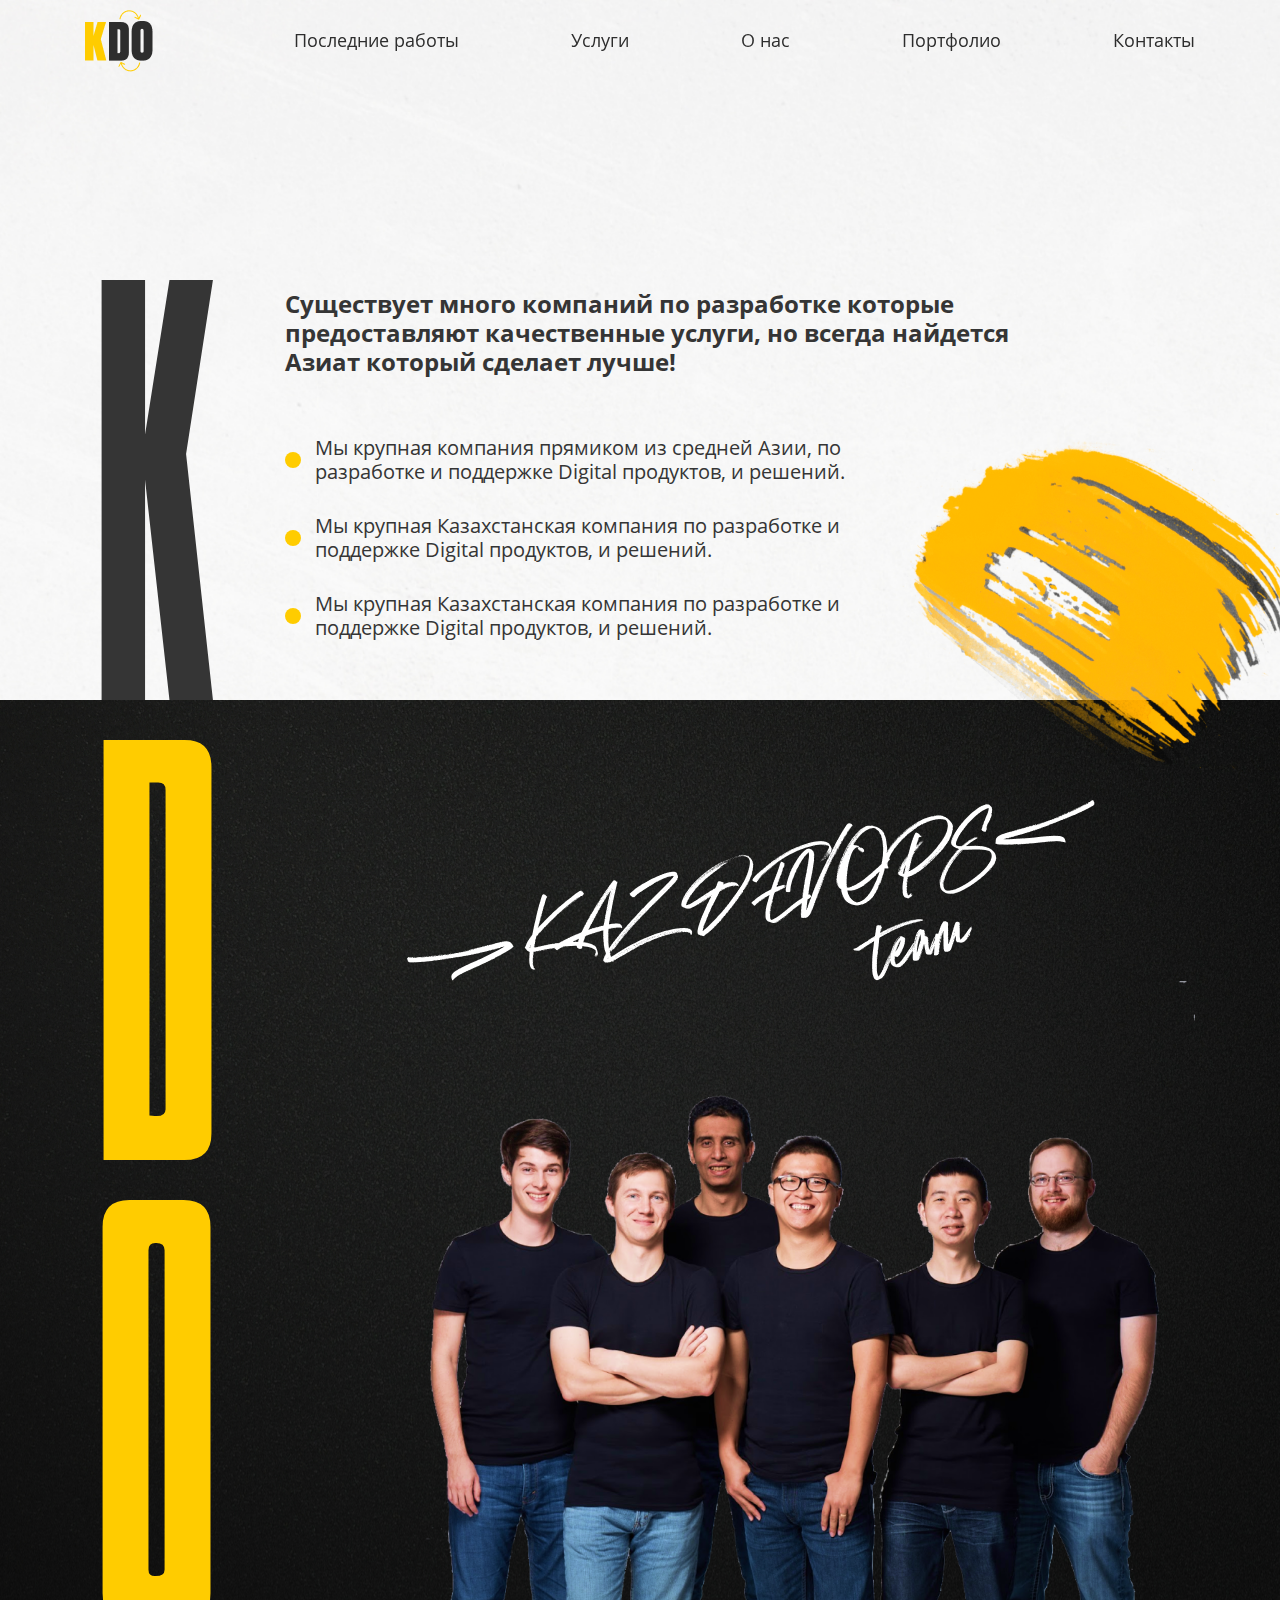
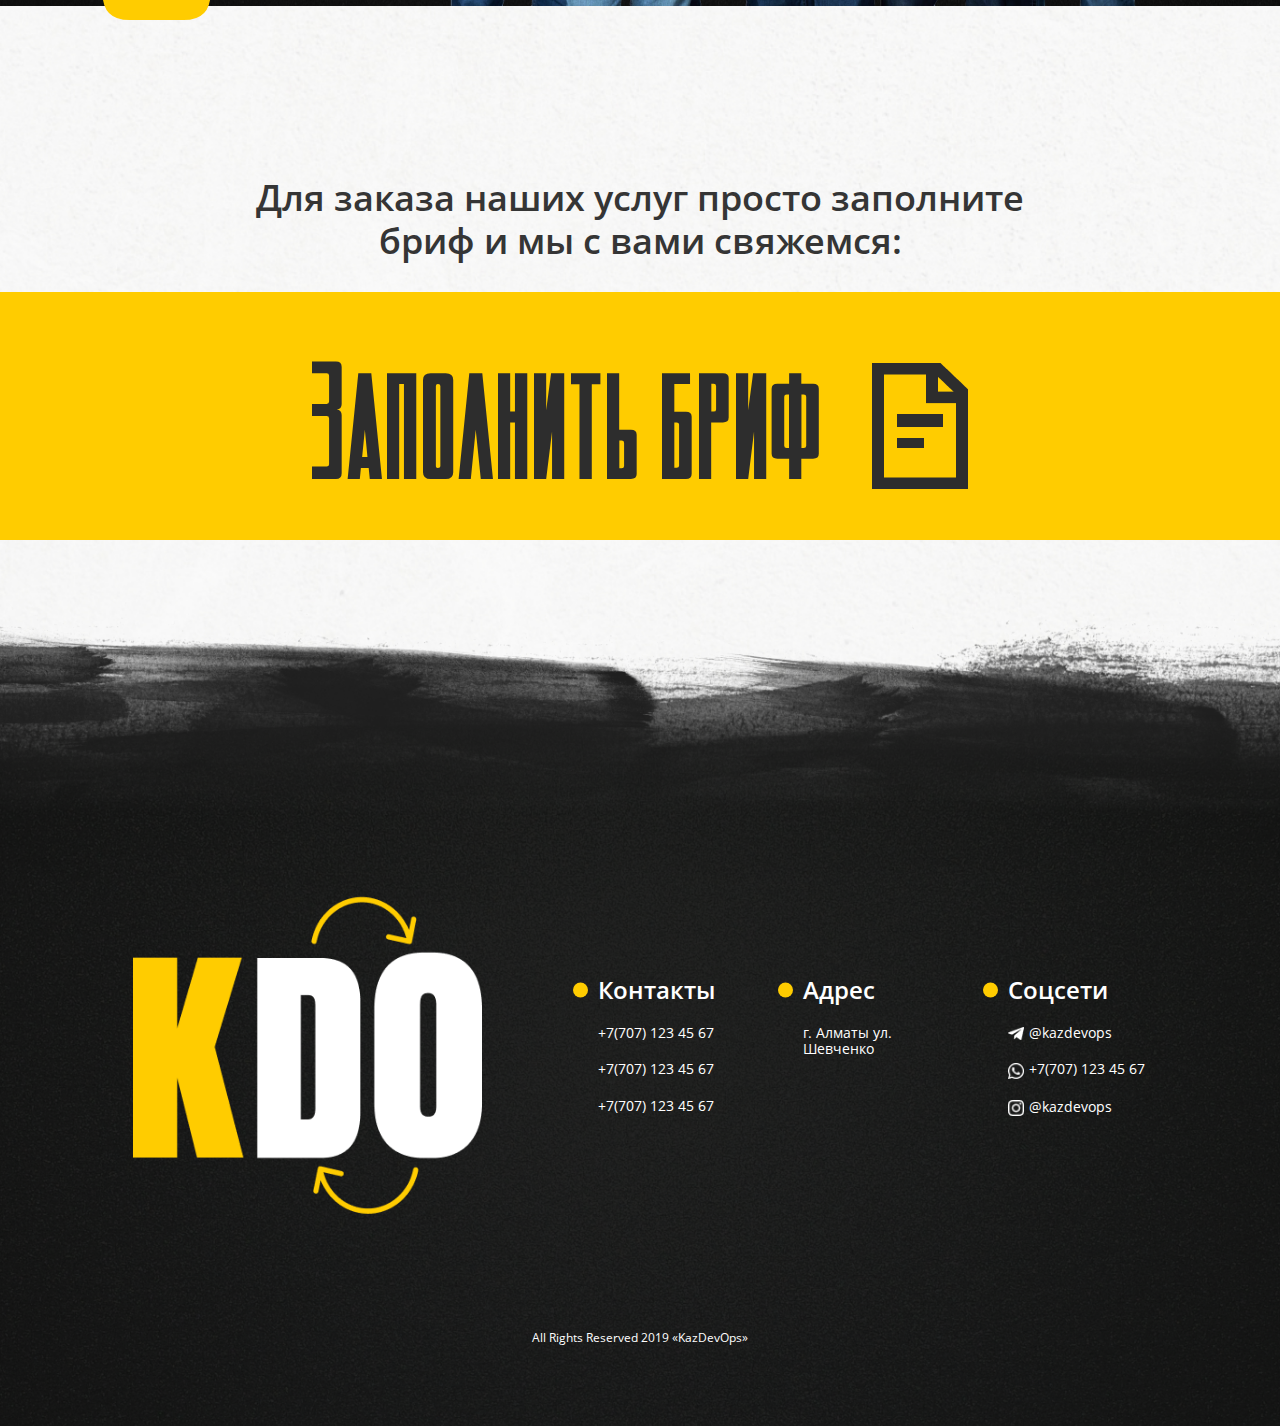
==== commit af8c4723: "main-menu burger" ====
--- a/app/about.html
+++ b/app/about.html
@@ -24,11 +24,19 @@
 
   <div class="page-wrapper">
 
-    <header class="header header--color">
+    <header class="header">
       <div class="container">
+        <div class="burger-menu">
+          <a href="#" class="burger-menu__btn">
+            <span class="burger-menu__lines burger-menu__lines--black"></span>
+          </a>
+    
+          <div class="burger-menu__overlay"></div>
+        </div>
         <div class="header__content">
           <a href="/" class="logo">
-            <img src="./img/logo2.png" alt="">
+            <img class="logo1" src="./img/logo2.png" alt="">
+            <img class="logo-kdo" src="./img/logo-kdo.png" alt="">
           </a>
 
           <nav class="main-menu">
@@ -47,17 +55,25 @@
                   <a href="/portfolio.html">Портфолио</a>
                 </li>
                 <li class="link">
-                  <a href="/contact.html">Контакты</a>
+                  <a href="/contact.html" >Контакты</a>
                 </li>
               </ul>
             </div>
           </nav>
 
-          <button class="hamburger hamburger--elastic hamburger--accessible">
+          <div class="header__footer inverse">
+            <div class="header__footer__links">
+              <a href=""><img src="./img/whatsapp.png" alt=""></a>
+              <a href=""><img src="./img/telegram.png" alt=""></a>
+              <a href=""><img src="./img/instagram.png" alt=""></a>
+            </div>
+            <div class="header__footer__info">All Rights Reserved  2019  «KazDevOps»</div>
+          </div>
+          <!-- <button class="hamburger hamburger--elastic hamburger--accessible">
             <span class="hamburger-box">
               <span class="hamburger-inner"></span>
             </span>
-          </button>
+          </button> -->
         </div>
       </div>
     </header>
@@ -116,7 +132,7 @@
               </div>
               <div class="contact">
                 <div class="contact__title">Соцсети</div>
-                <div class="contact__text"><img src="./img/viber.png" alt=""><a href="">@kazdevops</a></div>
+                <div class="contact__text"><img src="./img/telegram.png" alt=""><a href="">@kazdevops</a></div>
                 <div class="contact__text"><img src="./img/whatsapp.png" alt=""><a href="">+7(707) 123 45 67</a></div>
                 <div class="contact__text"><img src="./img/instagram.png" alt=""><a href="">@kazdevops</a></div>
               </div>
--- a/app/css/main.min.css
+++ b/app/css/main.min.css
@@ -5403,8 +5403,6 @@
     background-color: transparent;
     border: 1px solid #FFCC00;
     color: #FFCC00 !important; }
-  .button:active {
-    top: 1px; }
 
 .input-div {
   position: relative; }
@@ -5599,7 +5597,61 @@
   top: 0;
   width: 100%;
   z-index: 98;
-  padding: 10px 0; }
+  padding: 10px 0;
+  z-index: 10; }
+  .header--opened {
+    max-width: 375px;
+    width: 100%;
+    height: 100vh;
+    background-image: url("../img/main-back.jpg");
+    display: -webkit-box;
+    display: -webkit-flex;
+    display: -ms-flexbox;
+    display: flex;
+    -webkit-box-orient: vertical;
+    -webkit-box-direction: normal;
+    -webkit-flex-direction: column;
+        -ms-flex-direction: column;
+            flex-direction: column;
+    -webkit-box-align: center;
+    -webkit-align-items: center;
+        -ms-flex-align: center;
+            align-items: center;
+    -webkit-box-pack: center;
+    -webkit-justify-content: center;
+        -ms-flex-pack: center;
+            justify-content: center;
+    -webkit-transition: left 0.3s;
+    -o-transition: left 0.3s;
+    transition: left 0.3s;
+    left: 0 !important;
+    z-index: 10; }
+    .header--opened .header__footer {
+      display: block; }
+    .header--opened .logo-kdo {
+      display: block !important; }
+    .header--opened .logo1 {
+      display: none; }
+    .header--opened .main-menu {
+      display: block; }
+      .header--opened .main-menu ul li a {
+        color: #fff; }
+  .header .logo-kdo {
+    display: none; }
+  .header__footer {
+    text-align: center;
+    display: none; }
+    .header__footer__links {
+      max-width: 130px;
+      display: -webkit-box;
+      display: -webkit-flex;
+      display: -ms-flexbox;
+      display: flex;
+      -webkit-box-pack: justify;
+      -webkit-justify-content: space-between;
+          -ms-flex-pack: justify;
+              justify-content: space-between;
+      margin: 0 auto 40px; }
   .header--color {
     background-image: url("../img/body-back.jpg") !important;
     border-bottom: 1px solid #FFCC00; }
@@ -5619,38 +5671,61 @@
         -ms-flex-pack: justify;
             justify-content: space-between; }
 
-.footer {
-  background-color: #FFCC00;
-  font-size: 16px; }
-  .footer .logo {
-    margin-right: 100px; }
-  .footer__content {
-    display: -webkit-box;
-    display: -webkit-flex;
-    display: -ms-flexbox;
-    display: flex;
-    -webkit-flex-wrap: wrap;
-        -ms-flex-wrap: wrap;
-            flex-wrap: wrap;
-    -webkit-box-pack: justify;
-    -webkit-justify-content: space-between;
-        -ms-flex-pack: justify;
-            justify-content: space-between;
-    -webkit-box-align: center;
-    -webkit-align-items: center;
-        -ms-flex-align: center;
-            align-items: center;
-    padding: 15px 0; }
-  .footer__address {
-    max-width: 165px;
-    margin-right: 40px; }
-  .footer__phone {
-    margin-right: 55px; }
-  .footer__comand {
-    margin-left: 100px; }
-    .footer__comand a {
-      margin-top: 3px;
-      display: block; }
+.burger-menu {
+  display: none; }
+  .burger-menu--active .burger-menu__btn {
+    width: 81px;
+    height: 30px; }
+  .burger-menu--active .burger-menu__lines {
+    width: 81px;
+    height: 30px;
+    border-radius: 0;
+    background: transparent;
+    background-image: url("../img/burger-menu.png"); }
+    .burger-menu--active .burger-menu__lines::before, .burger-menu--active .burger-menu__lines:after {
+      background: transparent !important; }
+  .burger-menu--active .burger-menu__overlay {
+    display: block;
+    z-index: -1; }
+  .burger-menu__btn {
+    position: fixed;
+    top: 20px;
+    z-index: 30;
+    width: 30px;
+    height: 25px;
+    background: transparent; }
+  .burger-menu__overlay {
+    display: none;
+    position: fixed;
+    top: 0;
+    left: 0;
+    width: 100vw;
+    height: 100vh;
+    z-index: 10; }
+  .burger-menu__lines {
+    position: absolute;
+    width: 30px;
+    height: 4.5px;
+    background: #FFCC00;
+    border-radius: 18px;
+    top: 50%;
+    left: 50%;
+    -webkit-transform: translate(-50%, -50%);
+        -ms-transform: translate(-50%, -50%);
+            transform: translate(-50%, -50%); }
+    .burger-menu__lines--black::before, .burger-menu__lines--black::after {
+      background: #000 !important; }
+    .burger-menu__lines::before, .burger-menu__lines::after {
+      content: "";
+      position: absolute;
+      left: 0;
+      width: 30px;
+      height: 4.5px;
+      background: #fff; }
+    .burger-menu__lines::before {
+      top: -8px; }
+    .burger-menu__lines::after {
+      top: 8px; }
 
 .main-menu {
   max-width: 901px;
@@ -5727,7 +5802,6 @@
   .s-development__title {
     font-size: 16px;
     font-family: OpenSans, serif;
-    line-height: 22px;
     position: absolute;
     padding-left: 10px;
     max-width: 250px;
@@ -5754,48 +5828,49 @@
     font-size: 18px;
     line-height: 25px; }
 
-.s-about .section-title {
-  font-size: 160px;
-  line-height: 176px;
+.s-about {
   text-align: center; }
-  .s-about .section-title::before, .s-about .section-title::after {
-    content: "";
-    position: absolute;
-    width: 708px;
-    height: 131px;
-    top: 55%;
-    -webkit-transform: translateY(-50%);
-        -ms-transform: translateY(-50%);
-            transform: translateY(-50%); }
-  .s-about .section-title::before {
-    left: 0;
-    background-image: url("../img/numbers-1.png"); }
-  .s-about .section-title::after {
-    right: 0;
-    background-image: url("../img/numbers-2.png"); }
-
-.s-about .about {
-  text-align: center;
-  margin-bottom: 60px; }
-  .s-about .about__img {
-    height: 98px;
-    display: -webkit-box;
-    display: -webkit-flex;
-    display: -ms-flexbox;
-    display: flex;
-    -webkit-box-align: center;
-    -webkit-align-items: center;
-        -ms-flex-align: center;
-            align-items: center;
-    -webkit-box-pack: center;
-    -webkit-justify-content: center;
-        -ms-flex-pack: center;
-            justify-content: center; }
-  .s-about .about__title {
-    font-size: 18px;
-    font-weight: 600;
+  .s-about .section-title {
+    display: inline-block;
+    font-size: 160px;
+    text-align: center; }
+    .s-about .section-title::before, .s-about .section-title::after {
+      content: "";
+      position: absolute;
+      width: 708px;
+      height: 131px;
+      top: 55%;
+      -webkit-transform: translateY(-50%);
+          -ms-transform: translateY(-50%);
+              transform: translateY(-50%); }
+    .s-about .section-title::before {
+      left: -708px;
+      background-image: url("../img/numbers-1.png"); }
+    .s-about .section-title::after {
+      right: -708px;
+      background-image: url("../img/numbers-2.png"); }
+  .s-about .about {
     text-align: center;
-    margin-top: 10px; }
+    margin-bottom: 60px; }
+    .s-about .about__img {
+      height: 98px;
+      display: -webkit-box;
+      display: -webkit-flex;
+      display: -ms-flexbox;
+      display: flex;
+      -webkit-box-align: center;
+      -webkit-align-items: center;
+          -ms-flex-align: center;
+              align-items: center;
+      -webkit-box-pack: center;
+      -webkit-justify-content: center;
+          -ms-flex-pack: center;
+              justify-content: center; }
+    .s-about .about__title {
+      font-size: 18px;
+      font-weight: 600;
+      text-align: center;
+      margin-top: 10px; }
 
 .s-work--portfolio {
   padding: 200px 0; }
@@ -5827,10 +5902,6 @@
   background-image: url("../img/work-back.png");
   position: relative;
   padding: 50px 0 180px; }
-  .s-work__content .row {
-    margin-bottom: 80px; }
-    .s-work__content .row:last-child {
-      margin-bottom: 0; }
 
 .s-work__more {
   font-family: mr_DetectivesIncG, serif;
@@ -5838,19 +5909,21 @@
   text-transform: uppercase;
   font-size: 96px;
   line-height: 105px;
-  text-align: right; }
+  text-align: right;
+  cursor: pointer; }
   .s-work__more img {
     margin-top: -10px; }
 
 .s-work .work {
   max-width: 340px;
   width: 100%;
-  cursor: pointer; }
-  .s-work .work--1 {
+  cursor: pointer;
+  margin-bottom: 80px; }
+  .s-work .work--1, .s-work .work--4, .s-work .work--7 {
     margin-top: 140px; }
-  .s-work .work--2 {
+  .s-work .work--2, .s-work .work--5, .s-work .work--8 {
     margin-top: 30px; }
-  .s-work .work--3 {
+  .s-work .work--3, .s-work .work--6, .s-work .work--9 {
     margin-top: -80px; }
   .s-work .work:hover .work__img, .s-work .work.active .work__img {
     -webkit-transform: scale(1.1, 1);
@@ -5884,7 +5957,6 @@
   .s-work .work__title {
     font-family: mr_DetectivesIncG, serif;
     font-size: 80px;
-    line-height: 88px;
     text-align: center;
     color: #fff; }
   .s-work .work__text {
@@ -5895,7 +5967,8 @@
 .s-partners .section-title {
   font-size: 150px;
   background-image: url("../img/partners-title-back.png");
-  padding: 48px 0px 180px; }
+  padding: 48px 0px 180px;
+  background-position: center center; }
 
 .s-partners__content {
   background-image: url("../img/partners-back.png"); }
@@ -5922,7 +5995,8 @@
     font-weight: 600;
     text-align: center;
     max-width: 859px;
-    margin: 0 auto 30px; }
+    margin: 0 auto 30px;
+    padding: 0 15px; }
   .s-brif__title {
     color: #2D2D2D;
     font-family: mr_DetectivesIncG, serif;
@@ -6013,6 +6087,8 @@
 
 .s-service {
   background-image: url("../img/main-back.jpg");
+  background-repeat: no-repeat;
+  background-size: cover;
   padding: 200px 0 30px; }
   .s-service .service {
     display: -webkit-box;
@@ -6037,7 +6113,6 @@
       font-family: mr_DetectivesIncG, serif;
       font-size: 48px;
       font-weight: normal;
-      line-height: 53px;
       position: relative;
       margin-bottom: 20px; }
       .s-service .service__title::after {
@@ -6087,7 +6162,6 @@
   .s-kdo__title {
     font-weight: bold;
     font-size: 24px;
-    line-height: 33px;
     margin-bottom: 60px;
     max-width: 790px; }
   .s-kdo ul {
@@ -6096,7 +6170,6 @@
     padding: 0; }
     .s-kdo ul li {
       font-size: 20px;
-      line-height: 27px;
       position: relative;
       list-style: none;
       padding-left: 30px;
@@ -6143,6 +6216,8 @@
 .s-map {
   position: relative;
   z-index: 0; }
+  .s-map .map-mobile {
+    display: none; }
   .s-map.show-map .s-map__yandex > ymaps {
     opacity: 1; }
   .s-map.show-map .s-map__image {
@@ -6214,8 +6289,6 @@
     font-size: 15px; }
   .s-development__text {
     max-width: 750px; }
-  .s-about .section-title::before, .s-about .section-title::after {
-    max-width: 480px; }
   .s-work .section-title {
     font-size: 100px; }
   .s-brif__title {
@@ -6234,25 +6307,72 @@
     padding: 20px 40px;
     right: 23%; } }
 
+@media (max-width: 1199.98px) {
+  .contact-page {
+    background-image: none; }
+    .contact-page__mobile {
+      background-image: url("../img/contact-back-figure.png");
+      background-position: left bottom;
+      background-size: cover;
+      background-repeat: no-repeat;
+      padding: 500px 0 0;
+      margin-top: -400px; }
+  .s-resolve {
+    padding: 200px 0; }
+    .s-resolve .section-title {
+      font-size: 120px; }
+      .s-resolve .section-title::after {
+        display: none; }
+  .s-kdo__content {
+    margin: 0 auto 40px 150px; }
+    .s-kdo__content::after {
+      display: none; }
+  .s-kdo__title {
+    margin-bottom: 40px;
+    font-size: 20px; }
+  .s-kdo ul li {
+    font-size: 16px;
+    margin-bottom: 20px; }
+  .s-kdo .kdo {
+    font-size: 410px; }
+  .s-work--portfolio {
+    padding: 150px 0; }
+    .s-work--portfolio .section-title {
+      font-size: 200px; }
+      .s-work--portfolio .section-title::after {
+        display: none; }
+    .s-work--portfolio .s-work__content {
+      padding: 400px 0;
+      margin-top: -300px; }
+  .s-work .work__title {
+    font-size: 70px; }
+  .s-contact--title {
+    padding: 200px 0 0; }
+    .s-contact--title .section-title {
+      font-size: 280px;
+      margin-bottom: 0; }
+      .s-contact--title .section-title::after {
+        display: none; } }
+
 @media (max-width: 991.98px) {
   .hamburger {
     display: block; }
+  .burger-menu {
+    display: block; }
   .header {
-    padding: 5px 0; }
-  .footer {
-    text-align: center; }
-    .footer__content {
+    padding: 30px 0 30px; }
+    .header .logo {
+      display: none; }
+    .header--opened .logo {
+      display: block; }
+    .header__content {
       -webkit-box-orient: vertical;
       -webkit-box-direction: normal;
       -webkit-flex-direction: column;
           -ms-flex-direction: column;
               flex-direction: column; }
-      .footer__content > * {
-        margin: 0 0 20px 0 !important; }
   .main-menu {
     display: none;
-    background-image: url("../img/body-back.jpg");
-    position: fixed;
     top: 70px;
     left: 0;
     right: 0;
@@ -6264,11 +6384,86 @@
       display: block;
       height: auto;
       padding: 0;
-      margin: 0; }
+      margin: 0 0 60px 0;
+      text-align: center; }
       .main-menu ul li {
-        margin: 0 0 5px; }
+        margin: 0 0 10px; }
         .main-menu ul li:last-child {
-          margin: 0; } }
+          margin: 0; }
+  .contact-page__mobile {
+    padding: 400px 0 0;
+    margin-top: -300px; }
+  .section-title span.right, .section-title span.left {
+    text-align: center; }
+  .s-main {
+    padding: 320px 0; }
+  .s-development .section-title {
+    font-size: 100px; }
+    .s-development .section-title::before {
+      display: none; }
+  .s-development__title {
+    font-size: 14px;
+    right: 6%; }
+  .s-work--portfolio .section-title {
+    font-size: 150px !important; }
+  .s-work--portfolio .work {
+    margin-bottom: 0px; }
+    .s-work--portfolio .work--1, .s-work--portfolio .work--3, .s-work--portfolio .work--5, .s-work--portfolio .work--7, .s-work--portfolio .work--9 {
+      margin-top: 70px; }
+    .s-work--portfolio .work--2, .s-work--portfolio .work--4, .s-work--portfolio .work--6, .s-work--portfolio .work--8 {
+      margin-top: 0; }
+  .s-work .section-title {
+    font-size: 80px; }
+  .s-work__more {
+    font-size: 70px; }
+    .s-work__more img {
+      max-width: 80px; }
+  .s-work .work__img {
+    height: 370px; }
+  .s-work .work__title {
+    font-size: 70px; }
+  .s-service .service {
+    -webkit-box-orient: vertical;
+    -webkit-box-direction: normal;
+    -webkit-flex-direction: column;
+        -ms-flex-direction: column;
+            flex-direction: column; }
+    .s-service .service__block {
+      text-align: center; }
+    .s-service .service__img {
+      height: 154px;
+      margin-bottom: 10px; }
+    .s-service .service__title::after {
+      left: 50%;
+      -webkit-transform: translateX(-50%);
+          -ms-transform: translateX(-50%);
+              transform: translateX(-50%); }
+  .s-kdo {
+    padding-top: 180px; }
+    .s-kdo__title {
+      margin-bottom: 20px; }
+    .s-kdo ul li {
+      font-size: 14px;
+      margin-bottom: 15px; }
+    .s-kdo .kdo {
+      font-size: 340px;
+      top: 190px; }
+  .s-programmists .programmists__kazdevops {
+    margin: 0 0 0 auto;
+    max-width: 500px; }
+  .s-contact .logo {
+    display: block;
+    margin: 0 auto; }
+  .s-contact__content {
+    margin: 30px auto 0;
+    max-width: 600px; }
+  .s-contact--title {
+    padding: 150px 0 0; }
+    .s-contact--title .section-title {
+      font-size: 200px; }
+  .s-map .button {
+    right: 10%;
+    bottom: 50px; } }
 
 @media (max-width: 767.98px) {
   .form--horizontal .form__content {
@@ -6289,7 +6484,149 @@
   .header .grow {
     display: block; }
   .section-title {
-    font-size: 24px; } }
+    font-size: 24px; }
+  .s-main {
+    padding: 270px 0; }
+  .s-development {
+    padding: 80px 0 30px; }
+  .s-about .about {
+    margin: 30px; }
+    .s-about .about__title {
+      font-size: 14px;
+      margin-top: 5px; }
+  .s-work--portfolio {
+    padding: 100px 0 0; }
+    .s-work--portfolio .section-title {
+      font-size: 130px !important; }
+    .s-work--portfolio .s-work__content {
+      padding: 100px 0 150px;
+      margin-top: 0; }
+    .s-work--portfolio .work {
+      margin-bottom: 0px; }
+      .s-work--portfolio .work__title {
+        font-size: 45px !important; }
+      .s-work--portfolio .work--1, .s-work--portfolio .work--3, .s-work--portfolio .work--5, .s-work--portfolio .work--7, .s-work--portfolio .work--9 {
+        margin-top: 70px !important; }
+      .s-work--portfolio .work--2, .s-work--portfolio .work--4, .s-work--portfolio .work--6, .s-work--portfolio .work--8 {
+        margin-top: -40px !important; }
+  .s-work__content {
+    padding: 30px 0 50px;
+    background-size: cover;
+    background-repeat: no-repeat; }
+  .s-work__more {
+    font-size: 46px;
+    text-align: center;
+    margin-top: 40px; }
+    .s-work__more img {
+      max-width: 59px; }
+  .s-work .work {
+    max-width: 260px;
+    margin: -30px auto 0; }
+    .s-work .work__img {
+      height: 418px; }
+    .s-work .work__title {
+      font-size: 60px; }
+    .s-work .work__text {
+      font-size: 14px; }
+  .s-brif {
+    padding: 60px 0 60px; }
+    .s-brif__text {
+      font-size: 16px; }
+    .s-brif__title {
+      font-size: 67px; }
+      .s-brif__title img {
+        width: 42px;
+        margin-left: 7px; }
+  .s-contact {
+    padding: 200px 0 20px; }
+    .s-contact--bgnone {
+      padding: 90px 0 20px; }
+    .s-contact__content {
+      -webkit-box-orient: vertical;
+      -webkit-box-direction: normal;
+      -webkit-flex-direction: column;
+          -ms-flex-direction: column;
+              flex-direction: column;
+      -webkit-box-align: center;
+      -webkit-align-items: center;
+          -ms-flex-align: center;
+              align-items: center; }
+    .s-contact__info {
+      margin-top: 30px; }
+    .s-contact .contact {
+      max-width: none;
+      margin-right: 0;
+      text-align: center;
+      margin-bottom: 40px; }
+      .s-contact .contact:nth-child(2) {
+        -webkit-box-ordinal-group: 2;
+        -webkit-order: 1;
+            -ms-flex-order: 1;
+                order: 1;
+        margin-bottom: 0; }
+      .s-contact .contact__title {
+        color: #FFCC00;
+        padding: 0; }
+        .s-contact .contact__title::before {
+          display: none; }
+      .s-contact .contact__text {
+        margin-left: 0; }
+  .s-resolve {
+    padding: 150px 0 80px; }
+    .s-resolve .section-title {
+      font-size: 80px; }
+    .s-resolve__text {
+      font-size: 14px;
+      text-align: center; }
+  .s-service {
+    padding: 100px 0 30px; }
+    .s-service .service {
+      margin-bottom: 58px; }
+      .s-service .service__img {
+        width: 66px;
+        height: 83px; }
+      .s-service .service__title {
+        font-size: 40px;
+        line-height: 1; }
+        .s-service .service__title::after {
+          width: 200px;
+          height: 1px; }
+      .s-service .service__text {
+        font-size: 14px; }
+  .s-kdo {
+    padding: 160px 0 0; }
+    .s-kdo__title {
+      font-size: 18px;
+      text-align: center;
+      margin-bottom: 30px; }
+    .s-kdo__content {
+      margin: 0; }
+    .s-kdo ul {
+      margin-left: 100px; }
+      .s-kdo ul li {
+        padding-left: 18px; }
+        .s-kdo ul li::before {
+          width: 11px;
+          height: 11px; }
+    .s-kdo .kdo {
+      font-size: 170px;
+      top: 270px; }
+  .s-programmists {
+    padding-top: 50px; }
+    .s-programmists .programmists__kazdevops {
+      max-width: 260px; }
+  .s-map .map {
+    display: none; }
+    .s-map .map-mobile {
+      display: block;
+      display: block;
+      margin: 0 auto; }
+  .s-map .button {
+    position: relative;
+    bottom: 0;
+    right: 0;
+    margin: 60px auto 0;
+    display: block; } }
 
 @media (max-width: 575.98px) {
   .break {
@@ -6299,6 +6636,110 @@
     display: -webkit-flex;
     display: -ms-flexbox;
     display: flex; }
+  .contact-page__mobile {
+    padding: 260px 0 0;
+    margin-top: -240px; }
+  .s-main__img {
+    max-width: 155px;
+    margin: 0 auto; }
+  .s-development .section-title {
+    font-size: 50px;
+    max-width: 325px;
+    margin-bottom: 40px; }
+    .s-development .section-title::after {
+      content: "";
+      position: absolute;
+      width: 96px;
+      height: 96px;
+      background-image: url("../img/development-figure.png");
+      top: 10%;
+      right: 0%; }
+  .s-development__title {
+    position: relative;
+    right: 0;
+    bottom: 0;
+    margin: 50px auto 0; }
+  .s-development__text {
+    font-size: 14px;
+    line-height: 19px; }
+  .s-about .section-title {
+    display: block;
+    font-size: 100px; }
+    .s-about .section-title::before {
+      display: none; }
+    .s-about .section-title::after {
+      background-image: url("../img/numbers-min.png");
+      background-repeat: no-repeat;
+      top: calc(100% + 21px);
+      height: 44px;
+      left: 0; }
+  .s-work--portfolio .section-title span {
+    font-size: 130px !important; }
+  .s-work--portfolio .section-title::after {
+    display: block;
+    background-image: url("../img/work-figure-min.png");
+    width: 138px;
+    height: 140px;
+    left: 52%;
+    top: -3%; }
+  .s-work--portfolio .work__img {
+    height: 275px !important; }
+  .s-work--portfolio .work__title {
+    font-size: 36px !important; }
+  .s-work--portfolio .work--3, .s-work--portfolio .work--5, .s-work--portfolio .work--7, .s-work--portfolio .work--9 {
+    margin-top: 40px !important; }
+  .s-work--portfolio .work--2, .s-work--portfolio .work--4, .s-work--portfolio .work--6, .s-work--portfolio .work--8 {
+    margin-top: -30px !important; }
+  .s-work .section-title span:first-child {
+    font-size: 38px; }
+  .s-work .section-title span:last-child {
+    font-size: 55px; }
+  .s-partners {
+    padding-bottom: 0; }
+    .s-partners .section-title {
+      font-size: 70px;
+      background-image: url("../img/partners-back-min.png");
+      padding: 22px 0 100px;
+      margin-bottom: 0;
+      background-position: center center;
+      background-size: contain;
+      background-repeat: no-repeat; }
+  .s-contact .logo img {
+    max-width: 153px;
+    margin: 0 auto;
+    display: block; }
+  .s-resolve .section-title {
+    font-size: 57px; }
+    .s-resolve .section-title::after {
+      display: block;
+      width: 107px;
+      height: 70px;
+      background-image: url("../img/resolve-back-min.png");
+      top: -8%;
+      left: 70%; }
+  .s-kdo__title {
+    line-height: 1.2;
+    font-size: 17px; }
+  .s-kdo ul {
+    margin-left: 75px;
+    margin-bottom: 20px; }
+    .s-kdo ul li {
+      margin-bottom: 8px; }
+  .s-kdo .kdo {
+    font-size: 270px; }
+  .s-programmists {
+    padding: 50px 0 250px; }
+    .s-programmists .programmists__kazdevops {
+      max-width: 210px; }
+  .s-contact--title .section-title {
+    font-size: 120px; }
+    .s-contact--title .section-title::after {
+      display: block;
+      background-image: url("../img/contact-figure-min.png");
+      width: 164px;
+      height: 100px;
+      top: 15%;
+      left: 48%; }
   .s-thanks {
     padding: 150px 0 50px; }
     .s-thanks-title {
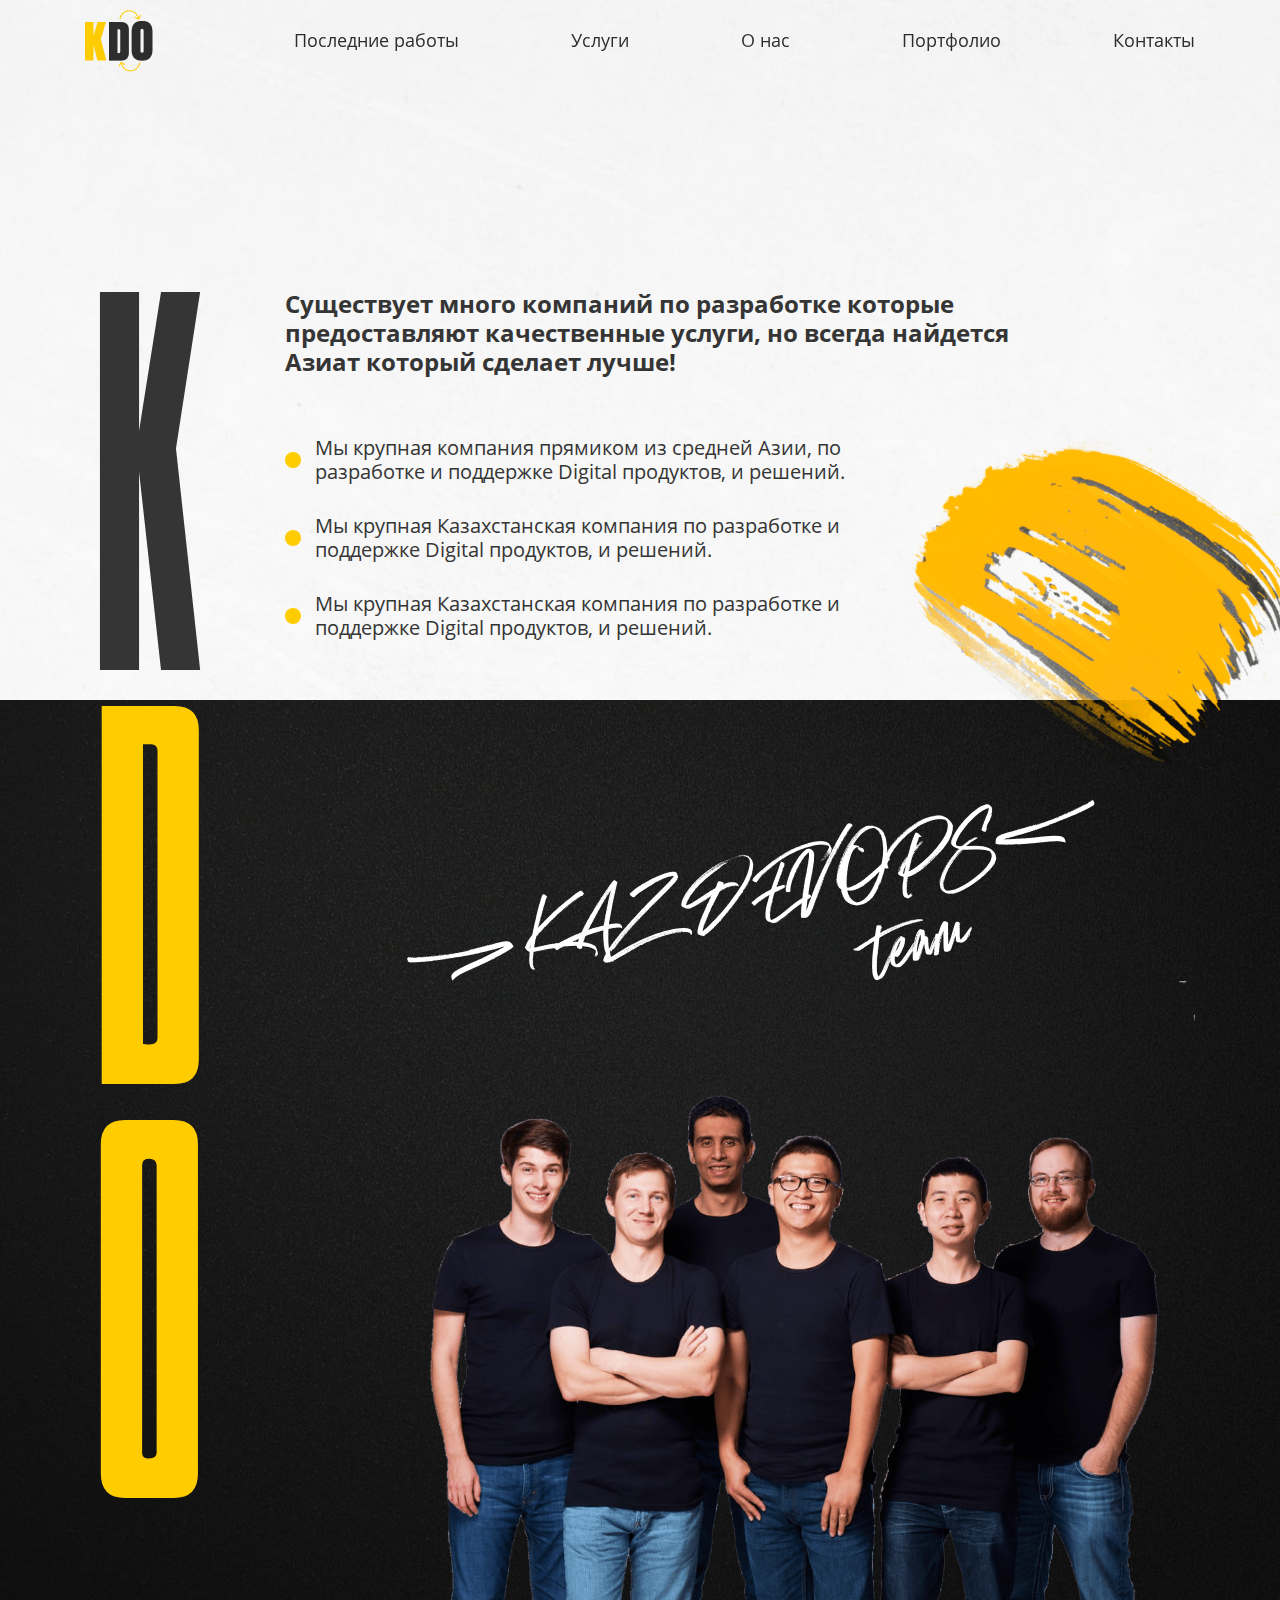
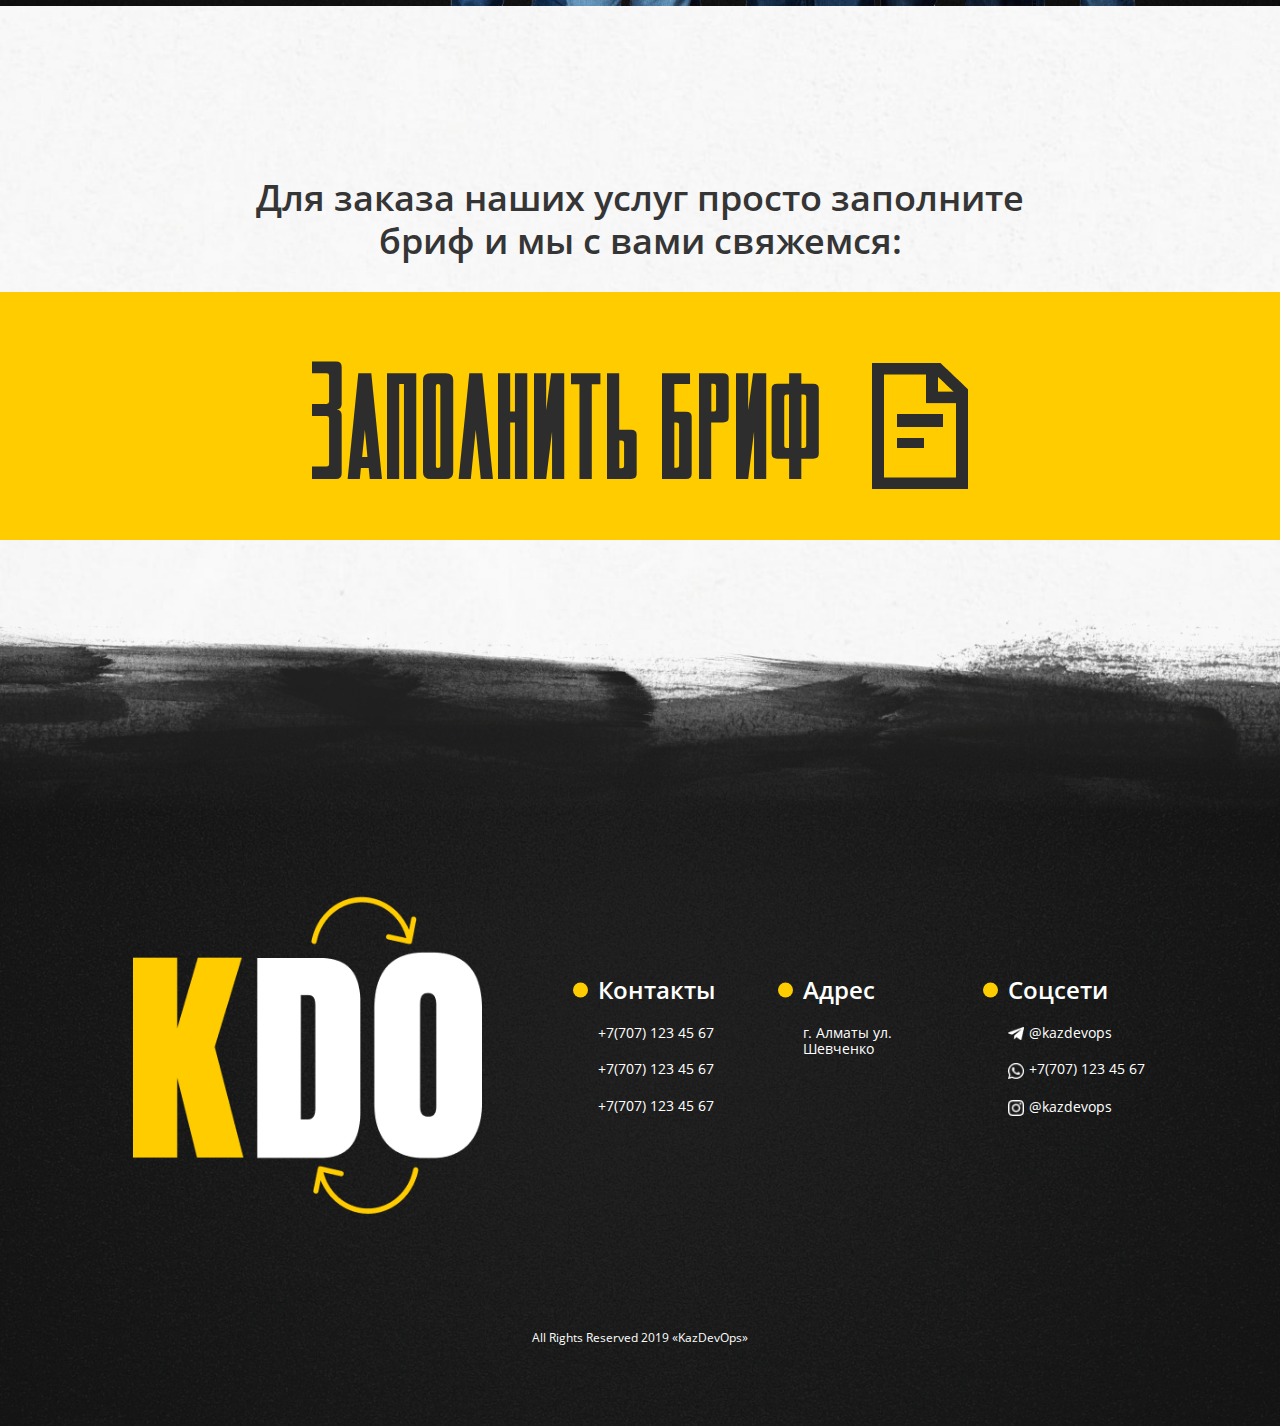
==== commit de80da85: "img kompressor" ====
--- a/app/about.html
+++ b/app/about.html
@@ -14,7 +14,7 @@
   <meta name="viewport" content="width=device-width, initial-scale=1, maximum-scale=1">
 
   <meta property="og:image" content="path/to/image.jpg">
-  <link rel="shortcut icon" href="img/favicon.ico?v=1" type="image/x-icon">
+  <link rel="shortcut icon" href="img/favicon.ico?v=12" type="image/x-icon">
   <link rel="shortcut icon" href="img/favicon.png" type="image/png">
   <link rel="stylesheet" href="./css/libs.min.css">
   <link rel="stylesheet" href="./css/main.min.css">
@@ -41,9 +41,9 @@
 
           <nav class="main-menu">
             <div class="container">
-              <ul>
+              <ul class="navigation">
                 <li class="link">
-                  <a href="#work">Последние работы</a>
+                  <a href="/#work">Последние работы</a>
                 </li>
                 <li class="link">
                   <a href="/service.html">Услуги</a>
@@ -107,7 +107,7 @@
 
     <section class="s-brif">
       <div class="s-brif__text">Для заказа наших услуг просто заполните бриф и мы с вами свяжемся:</div>
-      <div class="s-brif__title">Заполнить бриф <img src="./img/brif.png"></div>
+      <a class="s-brif__title" target="_blank" href="http://kdo.one/">Заполнить бриф <img src="./img/brif.png"></a>
     </section>
 
     <section class="section s-contact inverse">
--- a/app/css/main.min.css
+++ b/app/css/main.min.css
@@ -5603,7 +5603,7 @@
     max-width: 375px;
     width: 100%;
     height: 100vh;
-    background-image: url("../img/main-back.jpg");
+    background-image: url("../img/main-back.jpg") !important;
     display: -webkit-box;
     display: -webkit-flex;
     display: -ms-flexbox;
@@ -5653,10 +5653,13 @@
               justify-content: space-between;
       margin: 0 auto 40px; }
   .header--color {
-    background-image: url("../img/body-back.jpg") !important;
-    border-bottom: 1px solid #FFCC00; }
+    background-image: url("../img/body-back.jpg") !important; }
   .header--scrolled {
     background-image: url("../img/main-back.jpg"); }
+    .header--scrolled .main-menu ul li a {
+      color: #fff; }
+    .header--scrolled .header .logo2 {
+      display: none !important; }
   .header__content {
     display: -webkit-box;
     display: -webkit-flex;
@@ -5806,7 +5809,8 @@
     padding-left: 10px;
     max-width: 250px;
     right: 0;
-    bottom: 4%; }
+    bottom: 4%;
+    line-height: 1.5; }
     .s-development__title::before {
       content: "";
       position: absolute;
@@ -5833,7 +5837,8 @@
   .s-about .section-title {
     display: inline-block;
     font-size: 160px;
-    text-align: center; }
+    text-align: center;
+    padding: 0 8px; }
     .s-about .section-title::before, .s-about .section-title::after {
       content: "";
       position: absolute;
@@ -5889,7 +5894,7 @@
   .s-work--portfolio .s-work__content {
     background-image: url("../img/work-content-back.png");
     background-repeat: no-repeat;
-    padding: 550px 0 400px;
+    padding: 550px 0 200px;
     margin-top: -450px; }
 
 .s-work .section-title {
@@ -5900,6 +5905,7 @@
 
 .s-work__content {
   background-image: url("../img/work-back.png");
+  background-repeat: no-repeat;
   position: relative;
   padding: 50px 0 180px; }
 
@@ -5910,7 +5916,10 @@
   font-size: 96px;
   line-height: 105px;
   text-align: right;
-  cursor: pointer; }
+  cursor: pointer;
+  display: block; }
+  .s-work__more:hover {
+    color: #FFCC00; }
   .s-work__more img {
     margin-top: -10px; }
 
@@ -6003,7 +6012,8 @@
     font-size: 150px;
     text-align: center;
     background: #FFCC00;
-    padding: 40px 0; }
+    padding: 40px 0;
+    display: block; }
     .s-brif__title img {
       margin-left: 30px; }
 
@@ -6139,10 +6149,10 @@
   padding-top: 290px; }
   .s-kdo .kdo {
     font-family: mr_DetectivesIncG, serif;
-    font-size: 500px;
+    font-size: 450px;
     line-height: 0.92;
     position: absolute;
-    top: 245px;
+    top: 260px;
     z-index: 1; }
     .s-kdo .kdo span {
       display: block; }
@@ -6318,7 +6328,7 @@
       padding: 500px 0 0;
       margin-top: -400px; }
   .s-resolve {
-    padding: 200px 0; }
+    padding: 110px 0; }
     .s-resolve .section-title {
       font-size: 120px; }
       .s-resolve .section-title::after {
@@ -6439,15 +6449,15 @@
           -ms-transform: translateX(-50%);
               transform: translateX(-50%); }
   .s-kdo {
-    padding-top: 180px; }
+    padding-top: 110px; }
     .s-kdo__title {
       margin-bottom: 20px; }
     .s-kdo ul li {
       font-size: 14px;
       margin-bottom: 15px; }
     .s-kdo .kdo {
-      font-size: 340px;
-      top: 190px; }
+      font-size: 300px;
+      top: 80px; }
   .s-programmists .programmists__kazdevops {
     margin: 0 0 0 auto;
     max-width: 500px; }
@@ -6458,7 +6468,7 @@
     margin: 30px auto 0;
     max-width: 600px; }
   .s-contact--title {
-    padding: 150px 0 0; }
+    padding: 110px 0 0; }
     .s-contact--title .section-title {
       font-size: 200px; }
   .s-map .button {
@@ -6572,7 +6582,7 @@
       .s-contact .contact__text {
         margin-left: 0; }
   .s-resolve {
-    padding: 150px 0 80px; }
+    padding: 110px 0 80px; }
     .s-resolve .section-title {
       font-size: 80px; }
     .s-resolve__text {
@@ -6593,28 +6603,28 @@
           height: 1px; }
       .s-service .service__text {
         font-size: 14px; }
-  .s-kdo {
-    padding: 160px 0 0; }
-    .s-kdo__title {
-      font-size: 18px;
-      text-align: center;
-      margin-bottom: 30px; }
-    .s-kdo__content {
-      margin: 0; }
-    .s-kdo ul {
-      margin-left: 100px; }
-      .s-kdo ul li {
-        padding-left: 18px; }
-        .s-kdo ul li::before {
-          width: 11px;
-          height: 11px; }
-    .s-kdo .kdo {
-      font-size: 170px;
-      top: 270px; }
+  .s-kdo__title {
+    font-size: 18px;
+    text-align: center;
+    margin-bottom: 30px; }
+  .s-kdo__content {
+    margin: 0; }
+  .s-kdo ul {
+    margin-left: 100px; }
+    .s-kdo ul li {
+      padding-left: 18px; }
+      .s-kdo ul li::before {
+        width: 11px;
+        height: 11px; }
+  .s-kdo .kdo {
+    font-size: 160px;
+    top: 220px; }
   .s-programmists {
     padding-top: 50px; }
     .s-programmists .programmists__kazdevops {
       max-width: 260px; }
+    .s-programmists .programmists__kdo {
+      display: none; }
   .s-map .map {
     display: none; }
     .s-map .map-mobile {
@@ -6639,6 +6649,12 @@
   .contact-page__mobile {
     padding: 260px 0 0;
     margin-top: -240px; }
+  .header .logo {
+    width: 120px; }
+  .header__footer__links {
+    margin-bottom: 25px; }
+  .main-menu ul {
+    margin-bottom: 50px; }
   .s-main__img {
     max-width: 155px;
     margin: 0 auto; }
@@ -6722,15 +6738,16 @@
     font-size: 17px; }
   .s-kdo ul {
     margin-left: 75px;
-    margin-bottom: 20px; }
+    margin-bottom: 30px; }
     .s-kdo ul li {
       margin-bottom: 8px; }
   .s-kdo .kdo {
     font-size: 270px; }
   .s-programmists {
-    padding: 50px 0 250px; }
+    padding: 50px 0 390px; }
     .s-programmists .programmists__kazdevops {
-      max-width: 210px; }
+      max-width: 220px;
+      margin: 0 20px 0 auto; }
   .s-contact--title .section-title {
     font-size: 120px; }
     .s-contact--title .section-title::after {
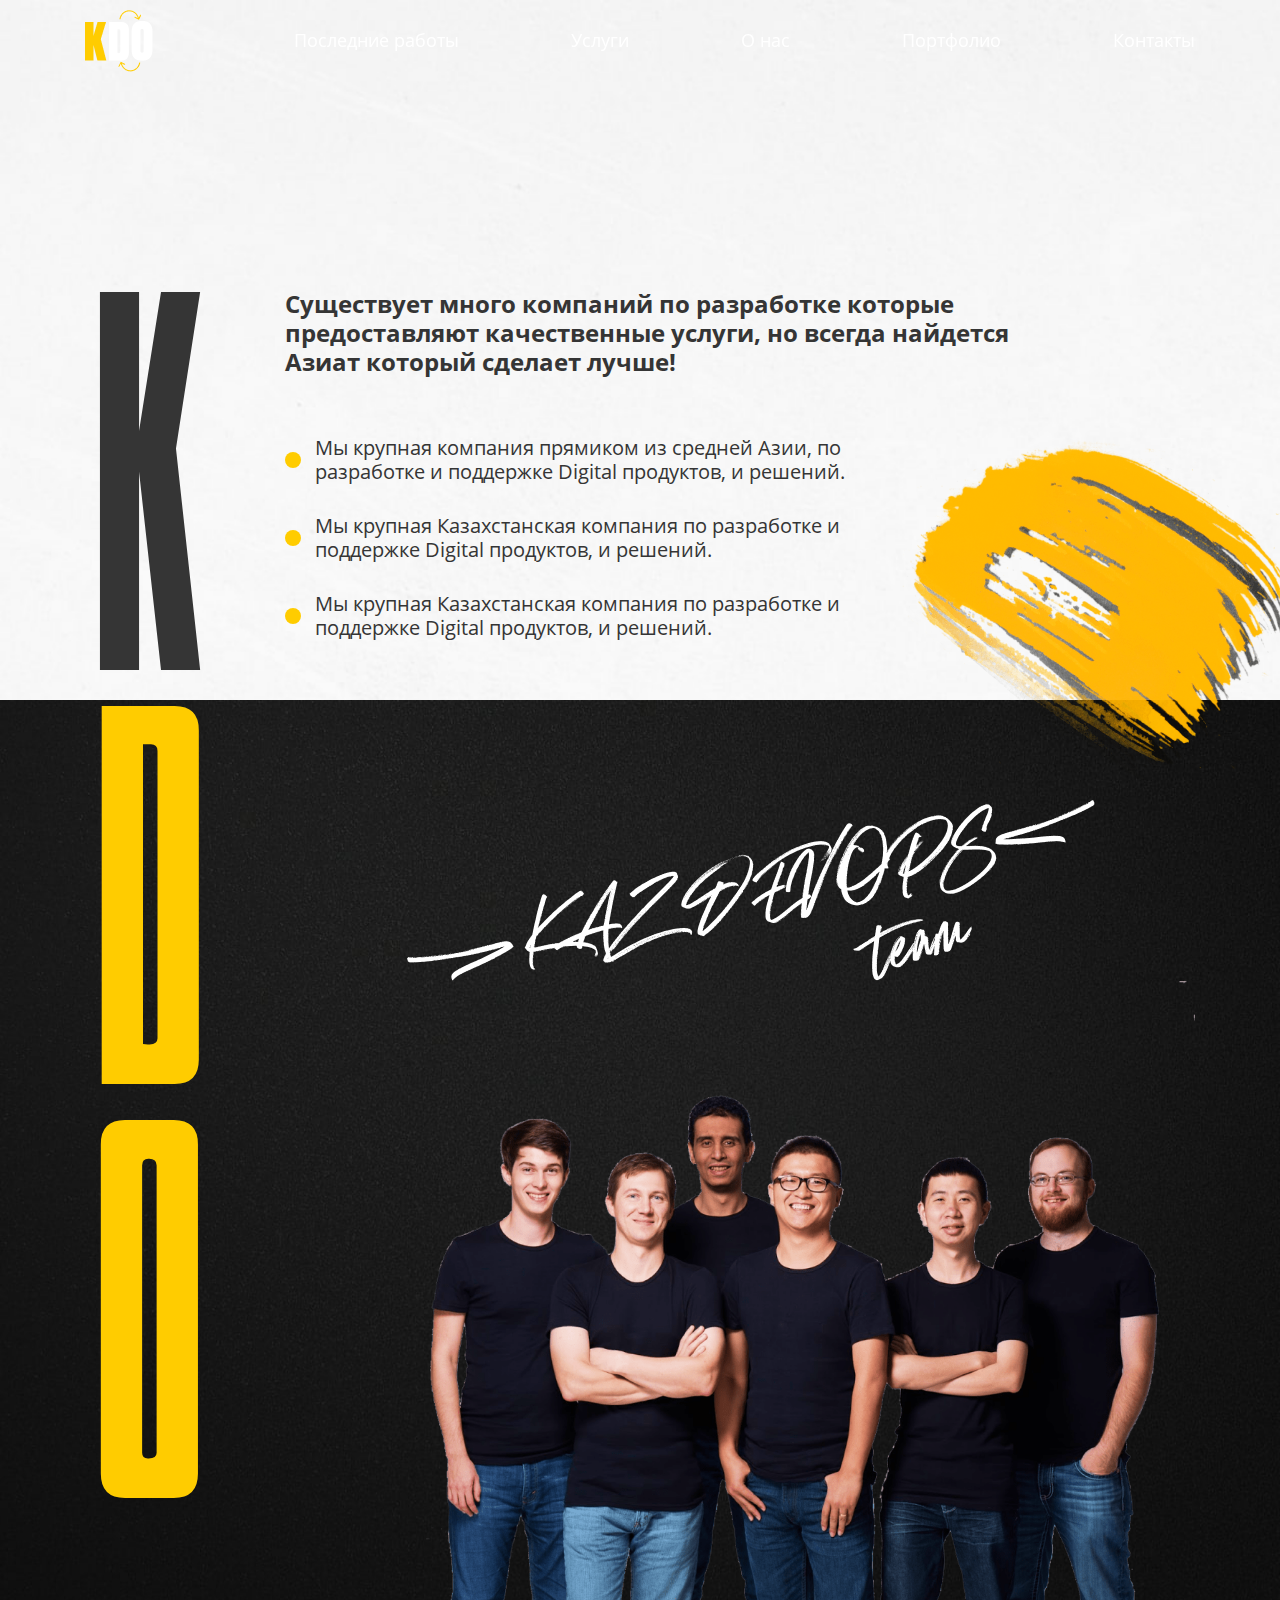
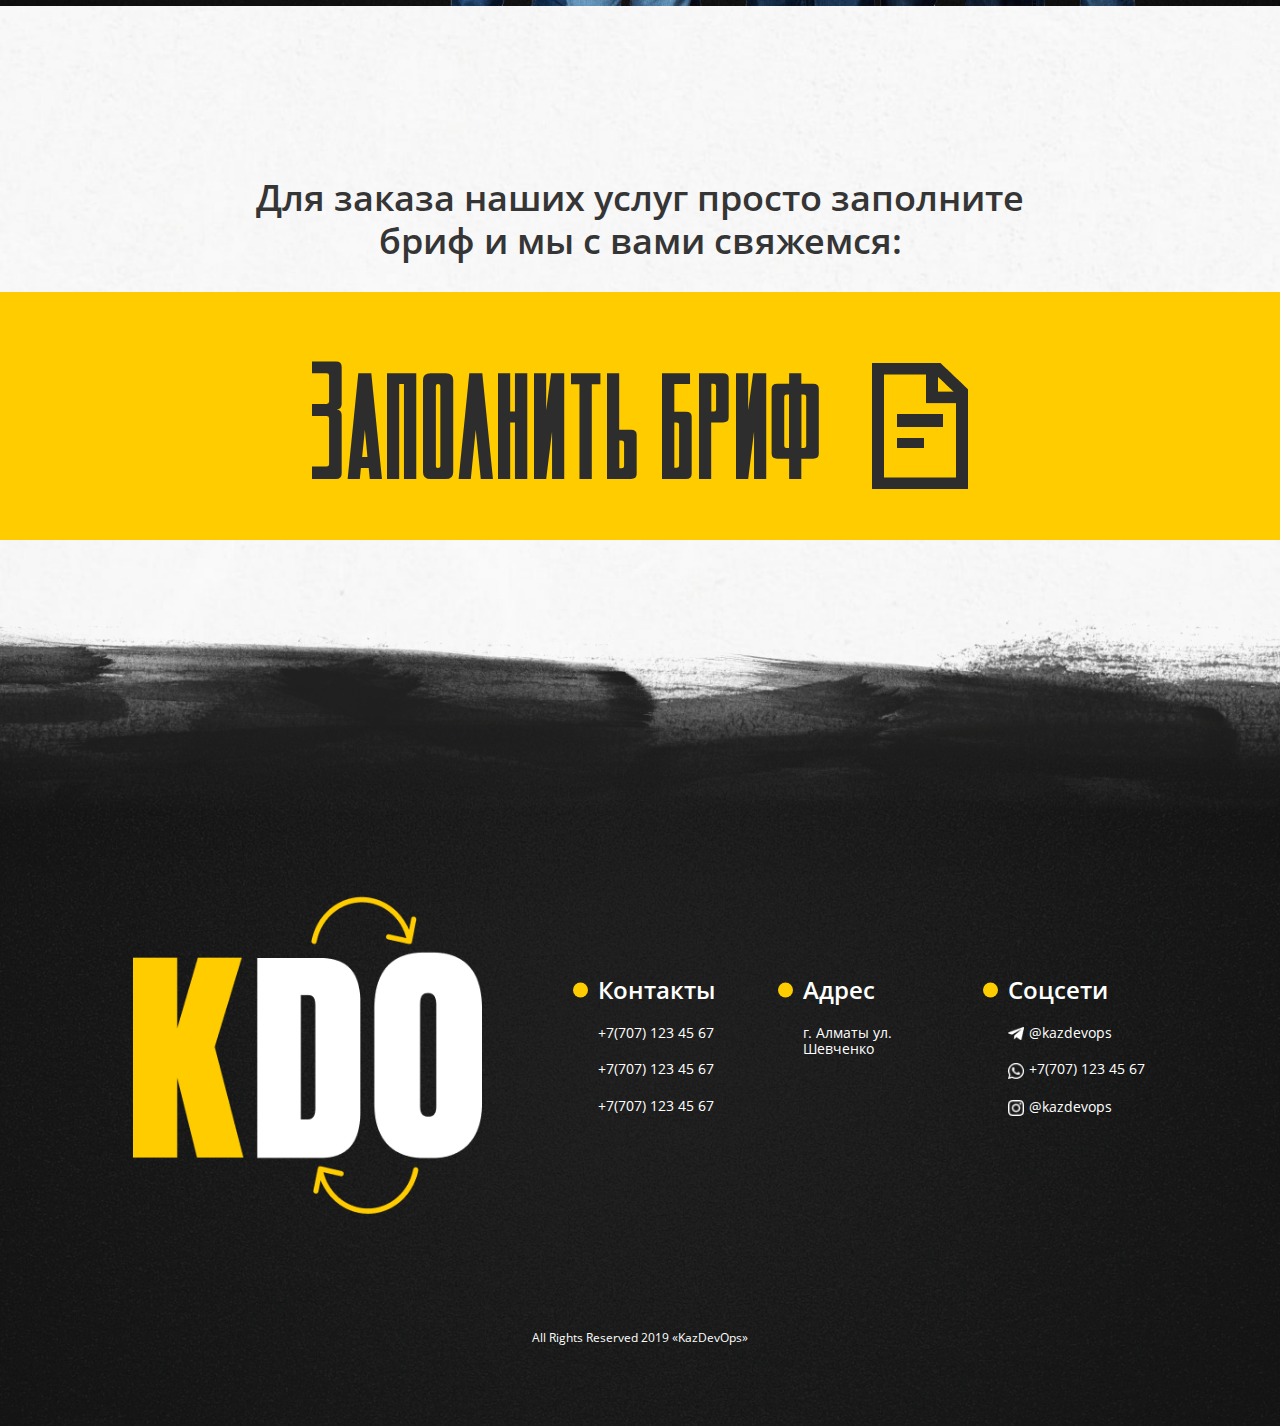
==== commit cb63aba0: "header transition" ====
--- a/app/about.html
+++ b/app/about.html
@@ -24,38 +24,39 @@
 
   <div class="page-wrapper">
 
+    <div class="container">
+      <div class="burger-menu">
+        <a href="#" class="burger-menu__btn">
+          <span class="burger-menu__lines burger-menu__lines--black"></span>
+        </a>  
+        <div class="burger-menu__overlay"></div>
+      </div>
+    </div>
     <header class="header">
       <div class="container">
-        <div class="burger-menu">
-          <a href="#" class="burger-menu__btn">
-            <span class="burger-menu__lines burger-menu__lines--black"></span>
-          </a>
-    
-          <div class="burger-menu__overlay"></div>
-        </div>
         <div class="header__content">
           <a href="/" class="logo">
-            <img class="logo1" src="./img/logo2.png" alt="">
+            <img class="logo1" src="./img/logo.png" alt="">
             <img class="logo-kdo" src="./img/logo-kdo.png" alt="">
           </a>
 
-          <nav class="main-menu">
+          <nav class="main-menu inverse">
             <div class="container">
               <ul class="navigation">
                 <li class="link">
-                  <a href="/#work">Последние работы</a>
+                  <a href="/#work" class="inverse">Последние работы</a>
                 </li>
                 <li class="link">
-                  <a href="/service.html">Услуги</a>
+                  <a href="/service.html" class="inverse">Услуги</a>
                 </li>
                 <li class="link">
-                  <a href="/about.html">О нас</a>
+                  <a href="/about.html" class="inverse">О нас</a>
                 </li>
                 <li class="link">
-                  <a href="/portfolio.html">Портфолио</a>
+                  <a href="/portfolio.html" class="inverse">Портфолио</a>
                 </li>
                 <li class="link">
-                  <a href="/contact.html" >Контакты</a>
+                  <a href="/contact.html" class="inverse">Контакты</a>
                 </li>
               </ul>
             </div>
@@ -69,11 +70,6 @@
             </div>
             <div class="header__footer__info">All Rights Reserved  2019  «KazDevOps»</div>
           </div>
-          <!-- <button class="hamburger hamburger--elastic hamburger--accessible">
-            <span class="hamburger-box">
-              <span class="hamburger-inner"></span>
-            </span>
-          </button> -->
         </div>
       </div>
     </header>
--- a/app/css/main.min.css
+++ b/app/css/main.min.css
@@ -5599,43 +5599,13 @@
   z-index: 98;
   padding: 10px 0;
   z-index: 10; }
+  .header-burger {
+    padding: 30px 0;
+    position: fixed;
+    width: 100%;
+    z-index: 11; }
   .header--opened {
-    max-width: 375px;
-    width: 100%;
-    height: 100vh;
-    background-image: url("../img/main-back.jpg") !important;
-    display: -webkit-box;
-    display: -webkit-flex;
-    display: -ms-flexbox;
-    display: flex;
-    -webkit-box-orient: vertical;
-    -webkit-box-direction: normal;
-    -webkit-flex-direction: column;
-        -ms-flex-direction: column;
-            flex-direction: column;
-    -webkit-box-align: center;
-    -webkit-align-items: center;
-        -ms-flex-align: center;
-            align-items: center;
-    -webkit-box-pack: center;
-    -webkit-justify-content: center;
-        -ms-flex-pack: center;
-            justify-content: center;
-    -webkit-transition: left 0.3s;
-    -o-transition: left 0.3s;
-    transition: left 0.3s;
-    left: 0 !important;
-    z-index: 10; }
-    .header--opened .header__footer {
-      display: block; }
-    .header--opened .logo-kdo {
-      display: block !important; }
-    .header--opened .logo1 {
-      display: none; }
-    .header--opened .main-menu {
-      display: block; }
-      .header--opened .main-menu ul li a {
-        color: #fff; }
+    left: 0 !important; }
   .header .logo-kdo {
     display: none; }
   .header__footer {
@@ -5660,6 +5630,8 @@
       color: #fff; }
     .header--scrolled .header .logo2 {
       display: none !important; }
+    .header--scrolled__burger {
+      background-image: none; }
   .header__content {
     display: -webkit-box;
     display: -webkit-flex;
@@ -5689,7 +5661,7 @@
       background: transparent !important; }
   .burger-menu--active .burger-menu__overlay {
     display: block;
-    z-index: -1; }
+    z-index: 1; }
   .burger-menu__btn {
     position: fixed;
     top: 20px;
@@ -5703,8 +5675,7 @@
     top: 0;
     left: 0;
     width: 100vw;
-    height: 100vh;
-    z-index: 10; }
+    height: 100vh; }
   .burger-menu__lines {
     position: absolute;
     width: 30px;
@@ -6369,11 +6340,35 @@
     display: block; }
   .burger-menu {
     display: block; }
+    .burger-menu__btn.burger-left {
+      left: 20px; }
   .header {
-    padding: 30px 0 30px; }
-    .header .logo {
-      display: none; }
-    .header--opened .logo {
+    max-width: 375px;
+    width: 100%;
+    height: 100vh;
+    background-image: url("../img/main-back.jpg") !important;
+    display: -webkit-box;
+    display: -webkit-flex;
+    display: -ms-flexbox;
+    display: flex;
+    -webkit-box-orient: vertical;
+    -webkit-box-direction: normal;
+    -webkit-flex-direction: column;
+        -ms-flex-direction: column;
+            flex-direction: column;
+    -webkit-box-align: center;
+    -webkit-align-items: center;
+        -ms-flex-align: center;
+            align-items: center;
+    -webkit-box-pack: center;
+    -webkit-justify-content: center;
+        -ms-flex-pack: center;
+            justify-content: center;
+    left: -375px;
+    -webkit-transition: left 0.5s;
+    -o-transition: left 0.5s;
+    transition: left 0.5s; }
+    .header__footer {
       display: block; }
     .header__content {
       -webkit-box-orient: vertical;
@@ -6381,8 +6376,12 @@
       -webkit-flex-direction: column;
           -ms-flex-direction: column;
               flex-direction: column; }
+    .header .logo-kdo {
+      display: block !important; }
+    .header .logo1 {
+      display: none; }
   .main-menu {
-    display: none;
+    display: block;
     top: 70px;
     left: 0;
     right: 0;
@@ -6400,6 +6399,8 @@
         margin: 0 0 10px; }
         .main-menu ul li:last-child {
           margin: 0; }
+        .main-menu ul li a {
+          color: #fff; }
   .contact-page__mobile {
     padding: 400px 0 0;
     margin-top: -300px; }
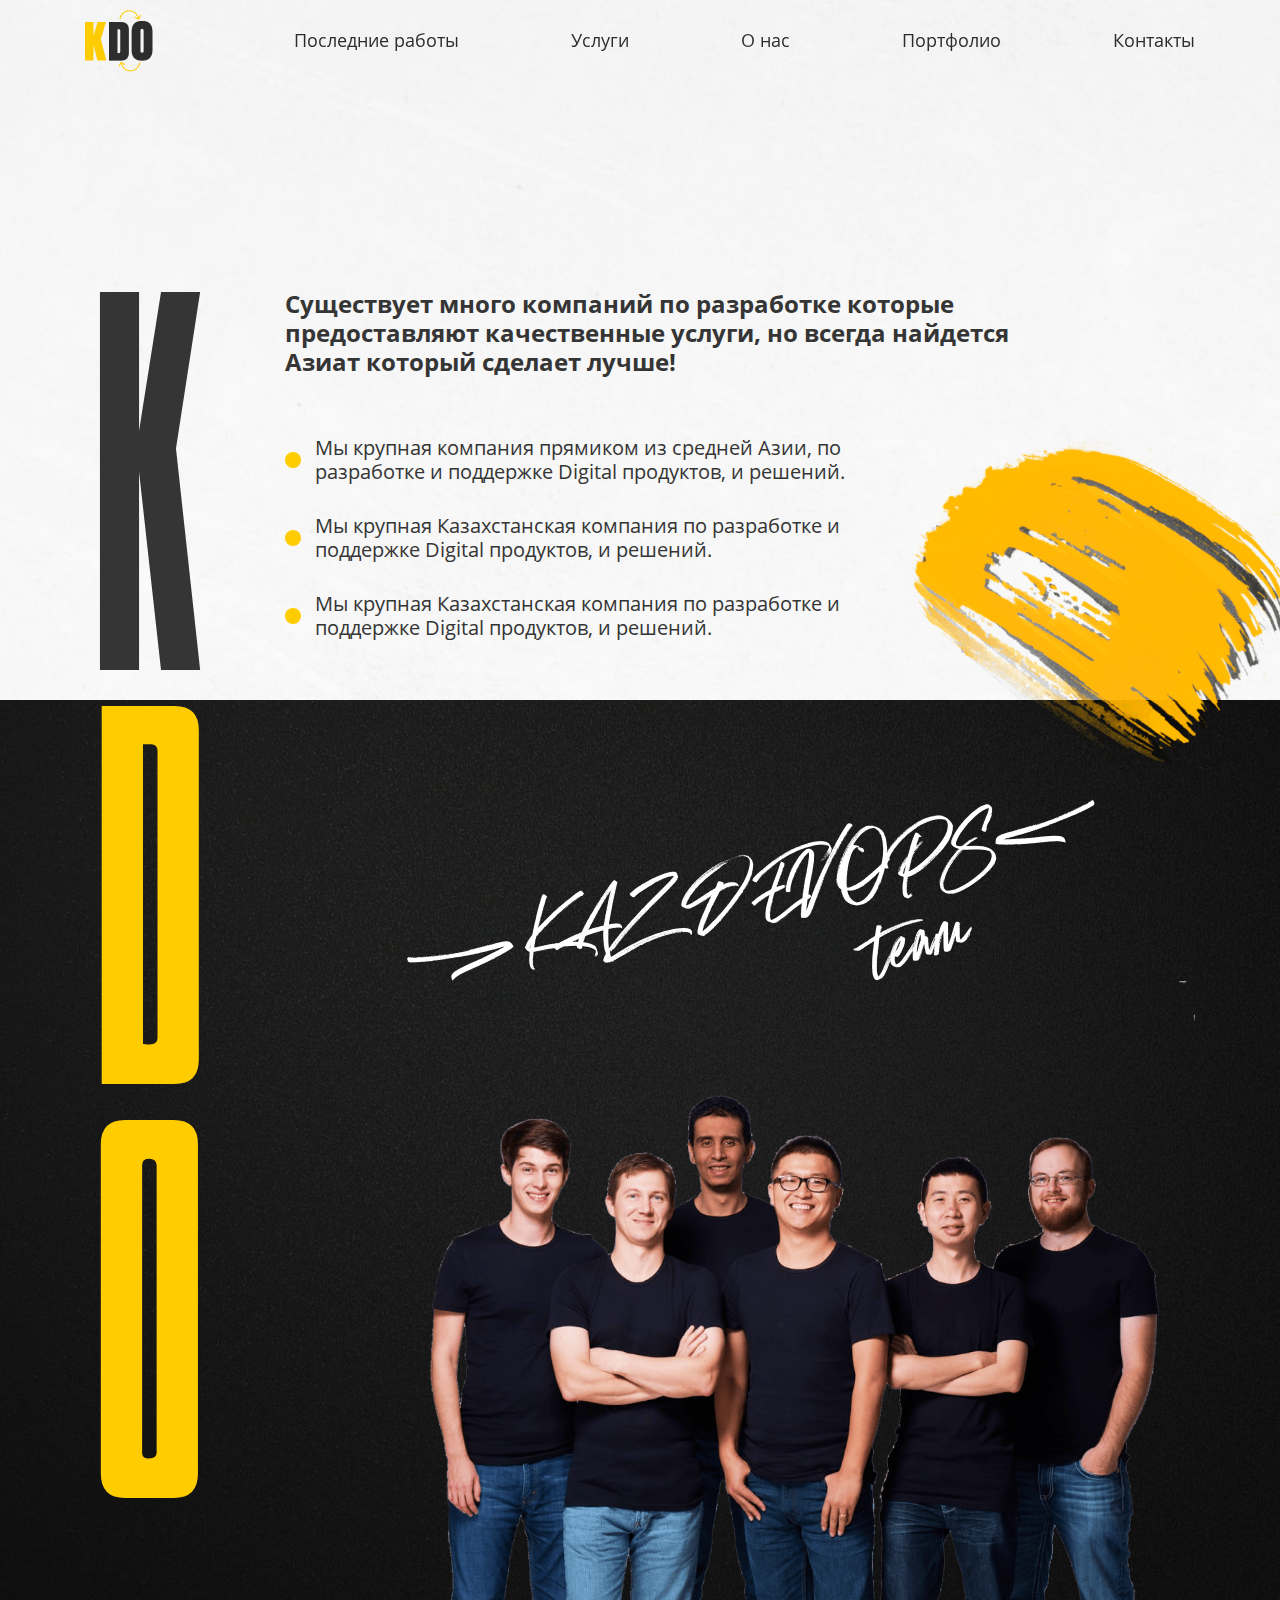
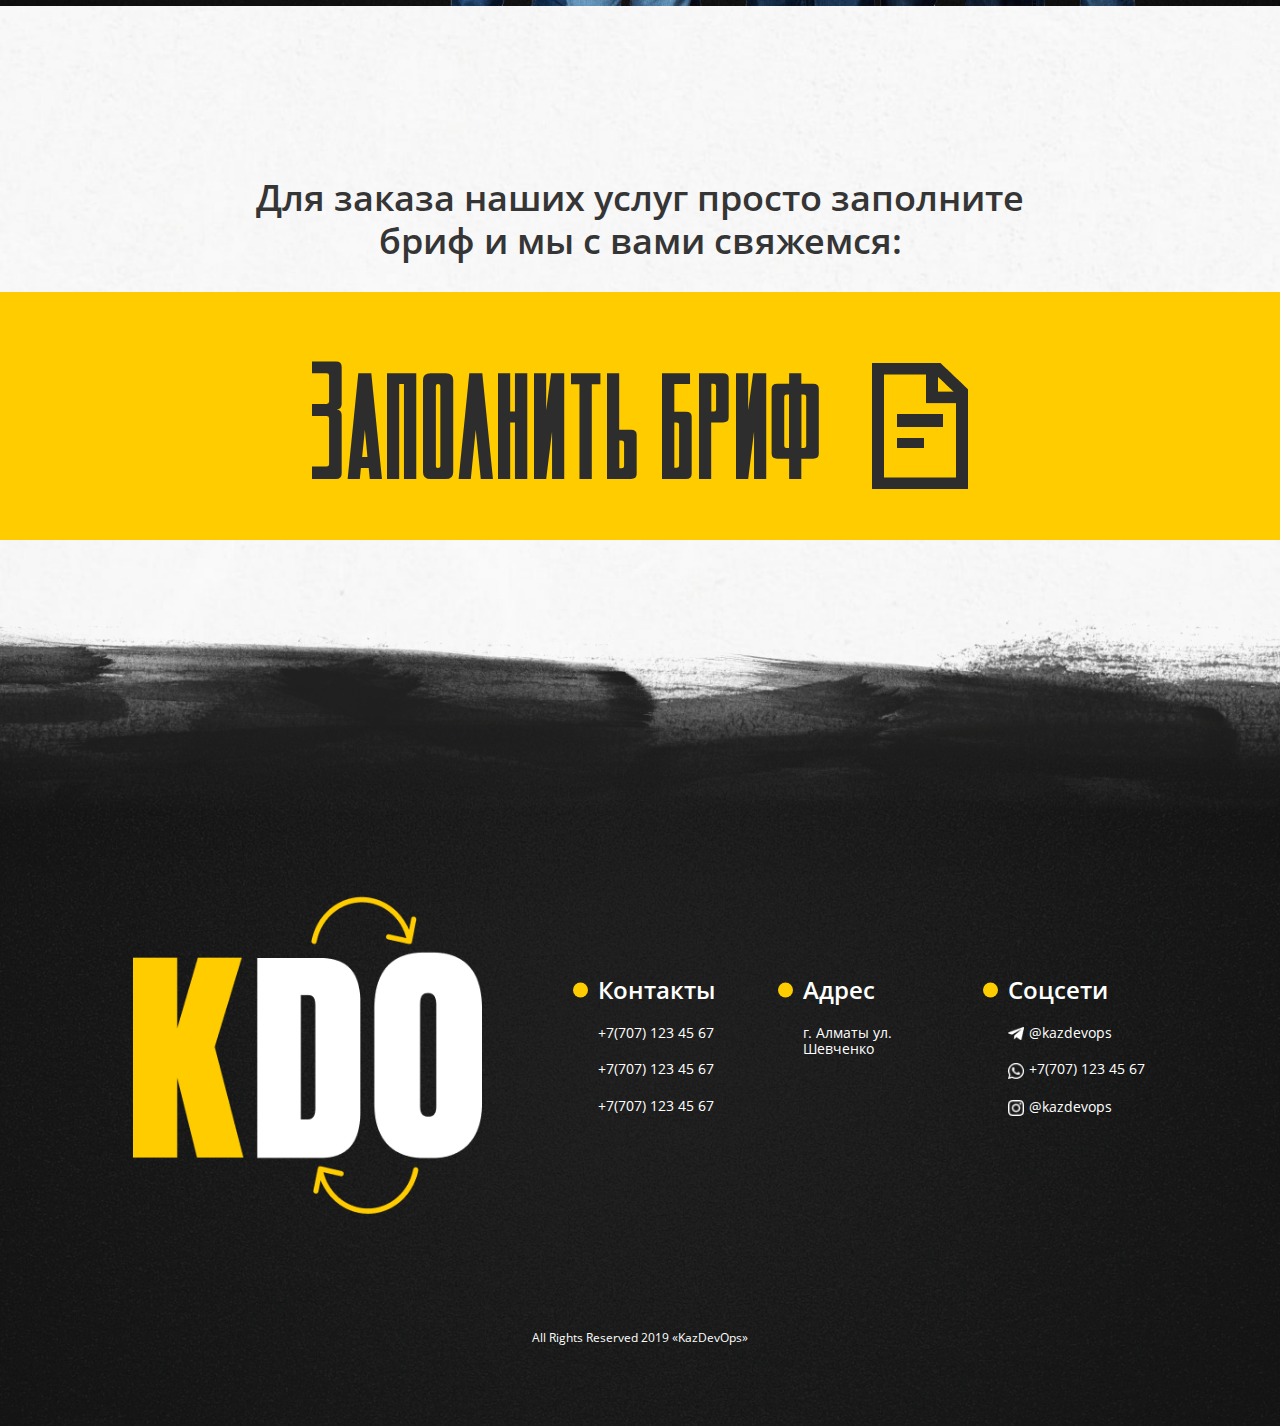
==== commit 46656e3f: "fixed" ====
--- a/app/about.html
+++ b/app/about.html
@@ -24,19 +24,22 @@
 
   <div class="page-wrapper">
 
-    <div class="container">
-      <div class="burger-menu">
-        <a href="#" class="burger-menu__btn">
-          <span class="burger-menu__lines burger-menu__lines--black"></span>
-        </a>  
-        <div class="burger-menu__overlay"></div>
+    <div >
+      <div class="container">
+        <div class="burger-menu">
+          <a href="#" class="burger-menu__btn">
+            <span class="burger-menu__lines burger-menu__lines--black"></span>
+          </a>  
+          <div class="burger-menu__overlay"></div>
+        </div>
       </div>
     </div>
+    
     <header class="header">
       <div class="container">
         <div class="header__content">
           <a href="/" class="logo">
-            <img class="logo1" src="./img/logo.png" alt="">
+            <img class="logo2" src="./img/logo2.png" alt="">
             <img class="logo-kdo" src="./img/logo-kdo.png" alt="">
           </a>
 
@@ -44,19 +47,19 @@
             <div class="container">
               <ul class="navigation">
                 <li class="link">
-                  <a href="/#work" class="inverse">Последние работы</a>
+                  <a href="/#work">Последние работы</a>
                 </li>
                 <li class="link">
-                  <a href="/service.html" class="inverse">Услуги</a>
+                  <a href="/service.html">Услуги</a>
                 </li>
                 <li class="link">
-                  <a href="/about.html" class="inverse">О нас</a>
+                  <a href="/about.html">О нас</a>
                 </li>
                 <li class="link">
-                  <a href="/portfolio.html" class="inverse">Портфолио</a>
+                  <a href="/portfolio.html">Портфолио</a>
                 </li>
                 <li class="link">
-                  <a href="/contact.html" class="inverse">Контакты</a>
+                  <a href="/contact.html">Контакты</a>
                 </li>
               </ul>
             </div>
--- a/app/css/main.min.css
+++ b/app/css/main.min.css
@@ -6380,6 +6380,8 @@
       display: block !important; }
     .header .logo1 {
       display: none; }
+    .header .logo2 {
+      display: none; }
   .main-menu {
     display: block;
     top: 70px;
